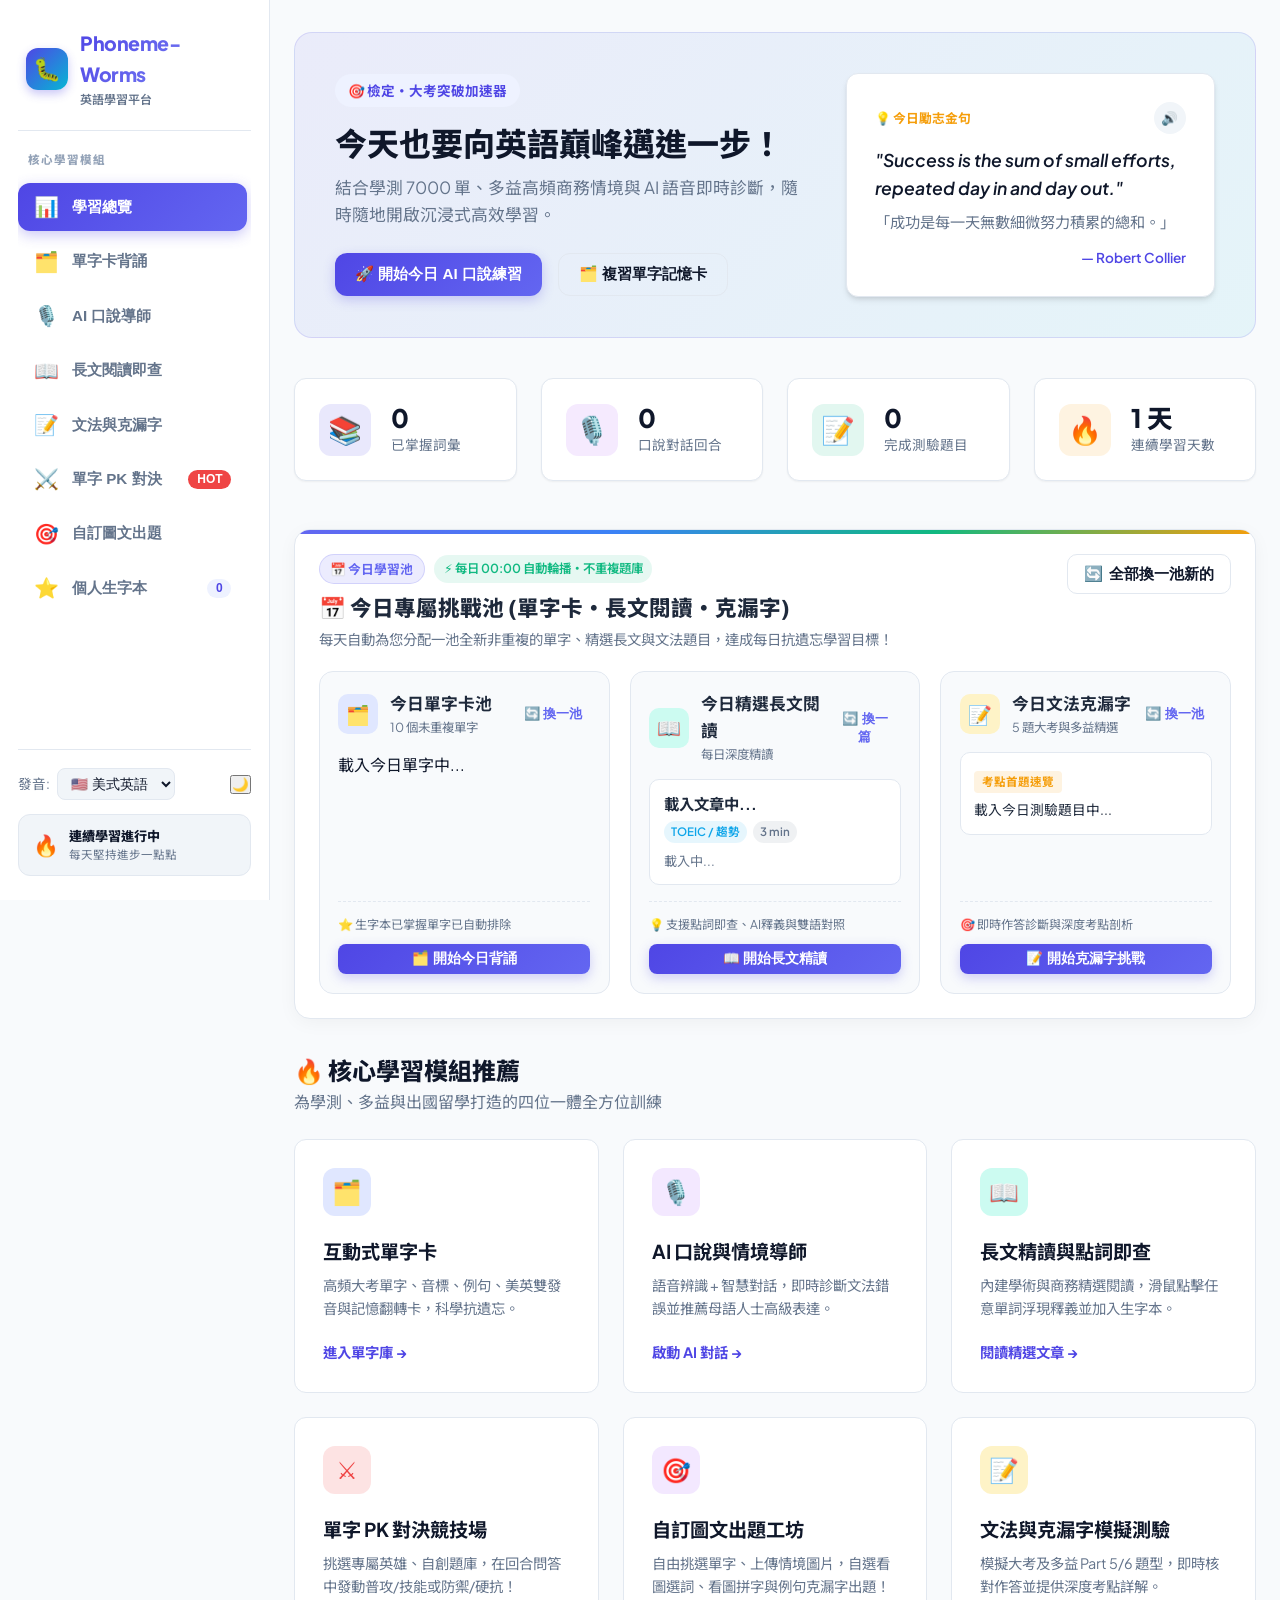
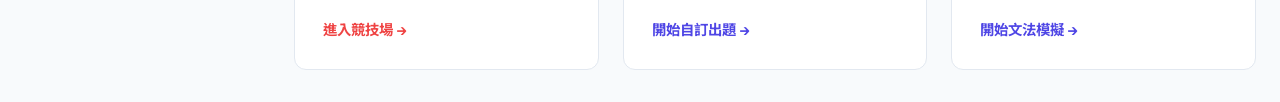
==== templates/index.html @ cb93d620 "feat: implement daily non-repeating content rotation for vocab, reading, and cloze quizzes on dashbo" ====
<!DOCTYPE html>
<html lang="zh-TW">
<head>
  <meta charset="UTF-8">
  <meta name="viewport" content="width=device-width, initial-scale=1.0">
  <title>Phoneme-Worms 英語學習平台 | 學測・多益・雅思備考中心</title>
  <link rel="stylesheet" href="/static/css/style.css">
  <link rel="preconnect" href="https://fonts.googleapis.com">
  <link rel="preconnect" href="https://fonts.gstatic.com" crossorigin>
  <link href="https://fonts.googleapis.com/css2?family=Plus+Jakarta+Sans:wght@400;500;600;700;800&family=Noto+Sans+TC:wght@400;500;700&display=swap" rel="stylesheet">
</head>
<body class="theme-light">
  <!-- 頂部導航列 -->
    <!-- 整體側邊欄雙欄佈局 (Left Sidebar Layout) -->
  <div class="app-layout">
    
    <!-- 現代化左側側邊導覽欄 -->
    <aside class="app-sidebar" id="appSidebar">
      <!-- 品牌 Logo 區 -->
      <div class="sidebar-brand" onclick="switchTab('dashboard')">
        <div class="brand-icon">🐛</div>
        <div class="brand-text">
          <span class="brand-title">Phoneme-Worms</span>
          <span class="brand-subtitle">英語學習平台</span>
        </div>
      </div>

      <!-- 導覽分類與垂直項目選單 -->
      <div class="sidebar-menu-wrap">
        <div class="sidebar-section-title">核心學習模組</div>
        <nav class="nav-tabs vertical">
          <button class="nav-btn active" data-tab="dashboard">
            <span class="nav-icon">📊</span>
            <span class="nav-label">學習總覽</span>
          </button>
          <button class="nav-btn" data-tab="vocab">
            <span class="nav-icon">🗂️</span>
            <span class="nav-label">單字卡背誦</span>
          </button>
          <button class="nav-btn" data-tab="ai-tutor">
            <span class="nav-icon">🎙️</span>
            <span class="nav-label">AI 口說導師</span>
          </button>
          <button class="nav-btn" data-tab="reading">
            <span class="nav-icon">📖</span>
            <span class="nav-label">長文閱讀即查</span>
          </button>
          <button class="nav-btn" data-tab="quiz">
            <span class="nav-icon">📝</span>
            <span class="nav-label">文法與克漏字</span>
          </button>
                    <button class="nav-btn" data-tab="pk-battle">
            <span class="nav-icon">⚔️</span>
            <span class="nav-label">單字 PK 對決</span>
            <span class="nav-badge" style="background:#ef4444; color:#fff;">HOT</span>
          </button>
          <button class="nav-btn" data-tab="custom-quiz">
            <span class="nav-icon">🎯</span>
            <span class="nav-label">自訂圖文出題</span>
          </button>
          <button class="nav-btn" data-tab="wordbook">
            <span class="nav-icon">⭐</span>
            <span class="nav-label">個人生字本</span>
            <span class="nav-badge" id="starredCountBadge">0</span>
          </button>
        </nav>
      </div>

      <!-- 側邊欄底部設定區 -->
      <div class="sidebar-footer">
        <div class="footer-control-row">
          <div class="voice-selector" title="切換英語發音腔調">
            <span class="voice-label">發音:</span>
            <select id="accentSelect" class="accent-dropdown">
              <option value="en-US">🇺🇸 美式英語</option>
              <option value="en-GB">🇬🇧 英式英語</option>
            </select>
          </div>

          <button id="themeToggleBtn" class="action-btn" title="切換深淺模式">
            <span class="theme-icon">🌙</span>
          </button>
        </div>

        <div class="sidebar-streak-card">
          <span class="streak-icon">🔥</span>
          <div class="streak-info">
            <span class="streak-title">連續學習進行中</span>
            <span class="streak-sub">每天堅持進步一點點</span>
          </div>
        </div>
      </div>
    </aside>

    <!-- 側邊欄遮罩 (手機端) -->
    <div class="sidebar-overlay" id="sidebarOverlay"></div>

    <!-- 右側主要內容容器 -->
    <div class="app-main-content">
      <!-- 手機端頂部漢堡選單條 -->
      <header class="mobile-top-bar">
        <button class="btn-menu-toggle" id="btnToggleSidebar" title="打開選單">
          <span class="hamburger-icon">☰</span>
        </button>
        <div class="mobile-brand" onclick="switchTab('dashboard')">
          <span>🐛 Phoneme-Worms</span>
        </div>
        <div class="mobile-actions">
          <button id="mobileThemeToggle" class="action-btn-sm" title="切換主題">🌙</button>
        </div>
      </header>

  <!-- 主內容容器 -->
  <main class="app-main">
    
    <!-- 1. 學習總覽 (Dashboard) -->
    <section id="tab-dashboard" class="tab-pane active">
      <div class="dashboard-hero">
        <div class="hero-content">
          <div class="badge-tag">🎯 檢定・大考突破加速器</div>
          <h1 class="hero-title">今天也要向英語巔峰邁進一步！</h1>
          <p class="hero-desc">結合學測 7000 單、多益高頻商務情境與 AI 語音即時診斷，隨時隨地開啟沉浸式高效學習。</p>
          <div class="hero-actions">
            <button class="btn btn-primary" onclick="switchTab('ai-tutor')">🚀 開始今日 AI 口說練習</button>
            <button class="btn btn-outline" onclick="switchTab('vocab')">🗂️ 複習單字記憶卡</button>
          </div>
        </div>
        
        <div class="daily-quote-card">
          <div class="quote-header">
            <span class="quote-tag">💡 今日勵志金句</span>
            <button class="icon-speak-btn" id="playQuoteBtn" title="朗讀金句">🔊</button>
          </div>
          <p class="quote-en" id="dailyQuoteEn">"Success is the sum of small efforts, repeated day in and day out."</p>
          <p class="quote-zh" id="dailyQuoteZh">「成功是每一天無數細微努力積累的總和。」</p>
          <span class="quote-author">— Robert Collier</span>
        </div>
      </div>

      <!-- 統計數據卡片 -->
      <div class="stats-grid">
        <div class="stat-card">
          <div class="stat-icon icon-blue">📚</div>
          <div class="stat-info">
            <div class="stat-value" id="statLearnedWords">0</div>
            <div class="stat-label">已掌握詞彙</div>
          </div>
        </div>
        <div class="stat-card">
          <div class="stat-icon icon-purple">🎙️</div>
          <div class="stat-info">
            <div class="stat-value" id="statOralSessions">0</div>
            <div class="stat-label">口說對話回合</div>
          </div>
        </div>
        <div class="stat-card">
          <div class="stat-icon icon-green">📝</div>
          <div class="stat-info">
            <div class="stat-value" id="statQuizFinished">0</div>
            <div class="stat-label">完成測驗題目</div>
          </div>
        </div>
        <div class="stat-card">
          <div class="stat-icon icon-amber">🔥</div>
          <div class="stat-info">
            <div class="stat-value" id="statStreak">1 天</div>
            <div class="stat-label">連續學習天數</div>
          </div>
        </div>
      </div>

      <!-- 每日全新挑戰池 (單字卡 / 閱讀測驗 / 克漏字) -->
      <div class="daily-pools-container" id="dailyPoolsSection">
        <div class="daily-pools-header">
          <div class="daily-pools-title-box">
            <div class="daily-header-top-row">
              <span class="daily-date-badge" id="dailyPoolDateBadge">📅 今日學習池</span>
              <span class="daily-auto-badge">⚡ 每日 00:00 自動輪播・不重複題庫</span>
            </div>
            <h2 class="daily-pools-title">📅 今日專屬挑戰池 (單字卡・長文閱讀・克漏字)</h2>
            <p class="daily-pools-subtitle">每天自動為您分配一池全新非重複的單字、精選長文與文法題目，達成每日抗遺忘學習目標！</p>
          </div>
          <div class="daily-pools-actions">
            <button class="btn btn-outline btn-refresh-all" id="btnRefreshDailyAll" title="手動更換一池全新的非重複學習內容">
              <span class="refresh-icon">🔄</span> 全部換一池新的
            </button>
          </div>
        </div>

        <div class="daily-cards-grid">
          <!-- 1. 今日單字卡池 -->
          <div class="daily-card daily-vocab-card">
            <div class="daily-card-header">
              <div class="daily-card-title-group">
                <span class="daily-icon-box bg-blue">🗂️</span>
                <div>
                  <h3 class="daily-card-title">今日單字卡池</h3>
                  <span class="daily-card-count" id="dailyVocabCount">10 個未重複單字</span>
                </div>
              </div>
              <button class="btn-text-action" id="btnRefreshDailyVocab" title="更換單字池">🔄 換一池</button>
            </div>
            <div class="daily-card-body">
              <div class="daily-vocab-preview-list" id="dailyVocabPreviewList">
                <div class="daily-loading-placeholder">載入今日單字中...</div>
              </div>
            </div>
            <div class="daily-card-footer">
              <span class="daily-note">⭐ 生字本已掌握單字已自動排除</span>
              <button class="btn btn-primary btn-sm btn-block" onclick="switchTab('vocab')">🗂️ 開始今日背誦</button>
            </div>
          </div>

          <!-- 2. 今日長文閱讀測驗 -->
          <div class="daily-card daily-reading-card">
            <div class="daily-card-header">
              <div class="daily-card-title-group">
                <span class="daily-icon-box bg-teal">📖</span>
                <div>
                  <h3 class="daily-card-title">今日精選長文閱讀</h3>
                  <span class="daily-card-count">每日深度精讀</span>
                </div>
              </div>
              <button class="btn-text-action" id="btnRefreshDailyReading" title="更換長文">🔄 換一篇</button>
            </div>
            <div class="daily-card-body">
              <div class="daily-reading-preview" id="dailyReadingPreview">
                <h4 class="daily-reading-title" id="dailyReadingTitle">載入文章中...</h4>
                <div class="daily-reading-tags">
                  <span class="tag-pill" id="dailyReadingCategory">TOEIC / 趨勢</span>
                  <span class="tag-pill tag-muted" id="dailyReadingTime">3 min</span>
                </div>
                <p class="daily-reading-summary" id="dailyReadingSummary">載入中...</p>
              </div>
            </div>
            <div class="daily-card-footer">
              <span class="daily-note">💡 支援點詞即查、AI釋義與雙語對照</span>
              <button class="btn btn-primary btn-sm btn-block" onclick="switchTab('reading')">📖 開始長文精讀</button>
            </div>
          </div>

          <!-- 3. 今日文法克漏字 -->
          <div class="daily-card daily-quiz-card">
            <div class="daily-card-header">
              <div class="daily-card-title-group">
                <span class="daily-icon-box bg-amber">📝</span>
                <div>
                  <h3 class="daily-card-title">今日文法克漏字</h3>
                  <span class="daily-card-count" id="dailyQuizCount">5 題大考與多益精選</span>
                </div>
              </div>
              <button class="btn-text-action" id="btnRefreshDailyQuiz" title="更換測驗池">🔄 換一池</button>
            </div>
            <div class="daily-card-body">
              <div class="daily-quiz-preview">
                <div class="daily-quiz-tag">考點首題速覽</div>
                <p class="daily-quiz-teaser" id="dailyQuizTeaser">載入今日測驗題目中...</p>
              </div>
            </div>
            <div class="daily-card-footer">
              <span class="daily-note">🎯 即時作答診斷與深度考點剖析</span>
              <button class="btn btn-primary btn-sm btn-block" onclick="switchTab('quiz')">📝 開始克漏字挑戰</button>
            </div>
          </div>
        </div>
      </div>

      <!-- 快速入口功能矩陣 -->
      <div class="section-heading">
        <h2>🔥 核心學習模組推薦</h2>
        <p>為學測、多益與出國留學打造的四位一體全方位訓練</p>
      </div>

      <div class="feature-grid">
        <div class="feature-card" onclick="switchTab('vocab')">
          <div class="feature-icon bg-blue">🗂️</div>
          <h3>互動式單字卡</h3>
          <p>高頻大考單字、音標、例句、美英雙發音與記憶翻轉卡，科學抗遺忘。</p>
          <span class="feature-link">進入單字庫 &rarr;</span>
        </div>

        <div class="feature-card" onclick="switchTab('ai-tutor')">
          <div class="feature-icon bg-purple">🎙️</div>
          <h3>AI 口說與情境導師</h3>
          <p>語音辨識 + 智慧對話，即時診斷文法錯誤並推薦母語人士高級表達。</p>
          <span class="feature-link">啟動 AI 對話 &rarr;</span>
        </div>

        <div class="feature-card" onclick="switchTab('reading')">
          <div class="feature-icon bg-teal">📖</div>
          <h3>長文精讀與點詞即查</h3>
          <p>內建學術與商務精選閱讀，滑鼠點擊任意單詞浮現釋義並加入生字本。</p>
          <span class="feature-link">閱讀精選文章 &rarr;</span>
        </div>

        <div class="feature-card" onclick="switchTab('pk-battle')">
          <div class="feature-icon" style="background: rgba(239, 68, 68, 0.15); color: #ef4444;">⚔️</div>
          <h3>單字 PK 對決競技場</h3>
          <p>挑選專屬英雄、自創題庫，在回合問答中發動普攻/技能或防禦/硬抗！</p>
          <span class="feature-link" style="color: #ef4444;">進入競技場 &rarr;</span>
        </div>

        <div class="feature-card" onclick="switchTab('custom-quiz')">
          <div class="feature-icon bg-purple">🎯</div>
          <h3>自訂圖文出題工坊</h3>
          <p>自由挑選單字、上傳情境圖片，自選看圖選詞、看圖拼字與例句克漏字出題！</p>
          <span class="feature-link">開始自訂出題 &rarr;</span>
        </div>

        <div class="feature-card" onclick="switchTab('quiz')">
          <div class="feature-icon bg-amber">📝</div>
          <h3>文法與克漏字模擬測驗</h3>
          <p>模擬大考及多益 Part 5/6 題型，即時核對作答並提供深度考點詳解。</p>
          <span class="feature-link">開始文法模擬 &rarr;</span>
        </div>
      </div>
    </section>

    <!-- 2. 單字卡背誦庫 (Flashcards) -->
    <section id="tab-vocab" class="tab-pane">
      <div class="view-header">
        <div>
          <h2>🗂️ 互動式單字記憶庫</h2>
          <p class="subtitle">涵蓋高中學測 4-6 級、多益核心商業、托福雅思高頻字彙</p>
        </div>
        <div class="vocab-mode-switch">
          <button class="mode-btn active" id="btnModeCard">翻卡學習模式</button>
          <button class="mode-btn" id="btnModeQuiz">快速抽考模式</button>
        </div>
      </div>

      <!-- 每日單字池狀態列 -->
      <div class="daily-module-banner">
        <div class="daily-banner-left">
          <span class="badge-tag">📅 今日專屬單字池</span>
          <span class="daily-banner-desc" id="vocabDailyStatusText">今日 10 個核心非重複單字（已自動過濾生字本單詞）</span>
        </div>
        <div class="daily-banner-right">
          <button class="btn btn-outline-sm" id="btnRefreshVocabPool">🔄 換一池新的單字</button>
        </div>
      </div>

      <!-- 分類篩選標籤 -->
      <div class="filter-bar">
        <button class="filter-chip active" data-filter="all">全部單字</button>
        <button class="filter-chip" data-filter="TOEIC">💼 多益必備</button>
        <button class="filter-chip" data-filter="学测">🏫 高中學測</button>
        <button class="filter-chip" data-filter="托福">🎓 托福/雅思</button>
        <button class="filter-chip" data-filter="unmastered">⏳ 學習中 (<span id="unmasteredCount">0</span>)</button>
        <button class="filter-chip" data-filter="mastered">✅ 已掌握 (<span id="masteredCount">0</span>)</button>
      </div>

      <!-- 翻卡學習區域 -->
      <div id="flashcardContainer" class="flashcard-wrapper">
        <div class="flashcard-progress-bar">
          <div class="progress-info">
            <span>單字進度: <strong id="cardIndexText">1 / 15</strong></span>
            <span id="cardCategoryBadge" class="category-pill">TOEIC / 学测</span>
          </div>
          <div class="progress-track">
            <div id="cardProgressFill" class="progress-fill" style="width: 10%;"></div>
          </div>
        </div>

        <div class="flashcard" id="mainFlashcard">
          <!-- 正面 -->
          <div class="card-face card-front">
            <div class="card-header-actions">
              <span class="pos-badge" id="cardPos">adj.</span>
              <button class="btn-star" id="cardStarBtn" title="加入生字本">⭐</button>
            </div>
            <div class="card-center">
              <h2 class="card-word" id="cardWord">comprehensive</h2>
              <div class="card-phonetic-wrap">
                <span class="card-phonetic" id="cardPhonetic">/ˌkɑːm.prəˈhen.sɪv/</span>
                <button class="card-audio-btn" id="cardAudioBtn" title="朗讀發音">🔊</button>
              </div>
              <p class="flip-hint">點擊卡片或按「空白鍵」翻轉看釋義 ↺</p>
            </div>
            <div class="card-footer-tip">快捷鍵：[空白鍵] 翻卡 | [←] 稍後複習 | [→] 標記已掌握</div>
          </div>

          <!-- 背面 -->
          <div class="card-face card-back">
            <div class="card-back-header">
              <span class="card-def-title" id="cardBackWord">comprehensive</span>
              <button class="btn-star" id="cardStarBackBtn" title="加入生字本">⭐</button>
            </div>
            <div class="card-definitions">
              <div class="def-block">
                <div class="def-zh" id="cardZhDef">全面的；綜合的；包羅萬象的</div>
                <div class="def-en" id="cardEnDef">Complete and including everything that is necessary.</div>
              </div>
              <div class="collocations-block">
                <span class="colloc-label">常見搭配:</span>
                <div class="colloc-tags" id="cardCollocations"></div>
              </div>
              <div class="example-block">
                <div class="example-en-row">
                  <p class="example-en" id="cardExample">The company offered a comprehensive training program for all incoming interns.</p>
                  <button class="card-audio-btn-sm" id="cardExampleAudioBtn" title="朗讀例句">🔊</button>
                </div>
                <p class="example-zh" id="cardExampleZh">該公司為所有新進實習生提供了全面的培訓計畫。</p>
              </div>
            </div>
            <p class="flip-hint">再點擊一次即可翻回正面 ↺</p>
          </div>
        </div>

        <!-- 記憶控制按鈕組 -->
        <div class="flashcard-controls">
          <button class="btn btn-review" id="btnMarkReview" title="標記為未熟並排入複習 (快捷鍵 ←)">
            <span class="ctrl-icon">⏳</span> 稍後再複習 (不熟)
          </button>
          <button class="btn btn-flip" id="btnFlipCard">
            <span class="ctrl-icon">🔄</span> 翻轉卡片 [Space]
          </button>
          <button class="btn btn-master" id="btnMarkMaster" title="標記為已完全掌握 (快捷鍵 →)">
            <span class="ctrl-icon">✅</span> 記住了 (已掌握)
          </button>
        </div>
      </div>

      <!-- 單字測驗模式區域 (隱藏/切換) -->
      <div id="vocabQuizContainer" class="vocab-quiz-wrapper" style="display: none;">
        <div class="quiz-card-box">
          <div class="quiz-badge">💡 單字四選一快問快答</div>
          <h3 class="quiz-target-word" id="vQuizWord">implement</h3>
          <p class="quiz-target-phonetic" id="vQuizPhonetic">/ˈɪm.plə.ment/</p>
          <div class="quiz-options-list" id="vQuizOptions"></div>
          <div class="quiz-result-feedback" id="vQuizFeedback"></div>
          <button class="btn btn-primary" id="vQuizNextBtn" style="display: none;">下一題 &rarr;</button>
        </div>
      </div>
    </section>

    <!-- 3. AI 口說與情境導師 (AI Tutor) -->
    <section id="tab-ai-tutor" class="tab-pane">
      <div class="ai-tutor-layout">
        <!-- 側邊：情境選擇 -->
        <aside class="scenario-sidebar">
          <div class="scenario-header">
            <h3>🎭 口說情境選擇</h3>
            <p>選擇您想模擬考題或職場演練的真實場景</p>
          </div>
          <div class="scenario-list" id="scenarioList"></div>
          
          <div class="scenario-info-card" id="currentScenarioInfo">
            <h4 id="scInfoTitle">💼 多益求職面試</h4>
            <p class="sc-role" id="scInfoRole">Role: Senior Hiring Manager</p>
            <p class="sc-guidance" id="scInfoGuidance">請用 2~3 句話簡單自我介紹，說明你的長處與申請動機。</p>
            <div class="target-vocab-box">
              <span class="tv-label">🎯 本情境推薦運用高頻詞彙：</span>
              <div class="tv-chips" id="scInfoVocabChips"></div>
            </div>
          </div>
        </aside>

        <!-- 主視窗：對話與即時語音練習 -->
        <div class="chat-main-window">
          <div class="chat-top-bar">
            <div class="chat-status">
              <span class="status-dot online"></span>
              <span class="chat-tutor-name" id="chatTutorName">Phoneme-Worms AI Coach</span>
              <span class="chat-badge" id="chatModelBadge">Gemini AI Powered</span>
            </div>
            <button class="btn btn-sm btn-outline" id="btnResetChat">🔄 重新開始本情境</button>
          </div>

          <!-- 對話訊息列表 -->
          <div class="chat-messages" id="chatMessages"></div>

          <!-- 語音波形指示器 (錄音中時顯示) -->
          <div class="voice-recording-indicator" id="recordingIndicator" style="display: none;">
            <div class="wave-bars">
              <span></span><span></span><span></span><span></span><span></span>
            </div>
            <span class="rec-text">正在聆聽您的發音... 請直接以英語說話</span>
            <button class="btn-stop-rec" id="btnStopRec">完成說話 ⏹️</button>
          </div>

          <!-- 輸入列 -->
          <div class="chat-input-bar">
            <button class="btn-mic" id="btnVoiceRecord" title="點擊開啟麥克風 (Web Speech API 英語語音輸入)">
              <span class="mic-icon">🎙️</span>
            </button>
            <textarea id="chatInputText" class="chat-textarea" placeholder="以英文輸入回答，或點擊左側麥克風直接說話... (Enter 發送，Shift+Enter 換行)" rows="1"></textarea>
            <button class="btn btn-primary btn-send" id="btnSendChat">
              <span>送出</span>
              <span class="send-icon">➤</span>
            </button>
          </div>
          <div class="chat-sub-hint">
            💡 系統將即時為您的每一句話進行<strong>文法糾錯</strong>、<strong>地道表達推薦</strong>與<strong>得分診斷</strong>！
          </div>
        </div>
      </div>
    </section>

    <!-- 4. 閱讀精讀與點詞即查 (Reading) -->
    <section id="tab-reading" class="tab-pane">
      <div class="view-header">
        <div>
          <h2>📖 英語文章精讀與即查</h2>
          <p class="subtitle">滑鼠點擊文章中任意單字即可浮現中英文釋義、音標發音，並一鍵加入生字本</p>
        </div>
        <div class="reading-controls">
          <label class="toggle-switch">
            <input type="checkbox" id="toggleBilingual">
            <span class="slider"></span>
            <span class="toggle-text">開啟中文對照</span>
          </label>
        </div>
      </div>

      <!-- 每日閱讀池狀態列 -->
      <div class="daily-module-banner">
        <div class="daily-banner-left">
          <span class="badge-tag">📅 今日精選長文池</span>
          <span class="daily-banner-desc" id="readingDailyStatusText">今日推薦長文（支援點詞即查與中英對照）</span>
        </div>
        <div class="daily-banner-right">
          <button class="btn btn-outline-sm" id="btnRefreshReadingPool">🔄 換一篇新的文章</button>
        </div>
      </div>

      <!-- 文章選擇卡 -->
      <div class="article-selector-row" id="articleSelector"></div>

      <!-- 文章主閱讀區 -->
      <div class="article-reader-container">
        <div class="article-header">
          <span class="article-tag" id="artCategory">TOEIC / 職場趨勢</span>
          <h2 class="article-title" id="artTitle">載入中...</h2>
          <div class="article-meta">
            <span id="artDifficulty">難度: Intermediate</span> • 
            <span id="artReadTime">預估閱讀: 3 min</span>
          </div>
          <p class="article-summary" id="artSummary"></p>
        </div>

        <!-- 英文主文 (單字皆可點擊) -->
        <div class="article-content-box" id="artContentEnglish"></div>

        <!-- 中文翻譯區 (切換展開) -->
        <div class="article-translation-box" id="artContentChinese" style="display: none;">
          <h4>🌏 全文中譯參考</h4>
          <p id="artTranslationText"></p>
        </div>

        <!-- 文末閱讀理解測驗 -->
        <div class="article-quiz-section">
          <h3>🎯 篇章閱讀理解測驗</h3>
          <div id="artQuestionsList"></div>
        </div>
      </div>

      <!-- 點擊單字浮動字典卡片 (Popup Card) -->
      <div class="dict-popup" id="dictPopup" style="display: none;">
        <div class="popup-header">
          <span class="popup-word" id="popWord">word</span>
          <span class="popup-phonetic" id="popPhonetic"></span>
          <button class="card-audio-btn-sm" id="popAudioBtn">🔊</button>
          <button class="popup-close-btn" id="popCloseBtn">&times;</button>
        </div>
        <div class="popup-body">
          <p class="popup-def" id="popDef">釋義載入中...</p>
        </div>
        <div class="popup-footer">
          <button class="btn btn-sm btn-outline" id="popAddStarBtn">⭐ 加入生字本</button>
        </div>
      </div>
    </section>

    <!-- 5. 文法與克漏字模擬測驗 (Quiz) -->
    <section id="tab-quiz" class="tab-pane">
      <div class="view-header">
        <div>
          <h2>📝 大考與檢定文法模擬測驗</h2>
          <p class="subtitle">涵蓋多益 Part 5 關鍵考點、關係代名詞、假設語氣倒裝及學測克漏字題組</p>
        </div>
        <div class="quiz-stat-pill">
          <span>測驗正確率：<strong id="quizAccuracy">0%</strong> (<span id="quizScoreText">0/0</span>)</span>
        </div>
      </div>

      <!-- 每日克漏字測驗池狀態列 -->
      <div class="daily-module-banner">
        <div class="daily-banner-left">
          <span class="badge-tag">📅 今日文法克漏字池</span>
          <span class="daily-banner-desc" id="quizDailyStatusText">今日 5 題大考與多益精選題目（即時診斷詳解）</span>
        </div>
        <div class="daily-banner-right">
          <button class="btn btn-outline-sm" id="btnRefreshQuizPool">🔄 換一池新的題目</button>
        </div>
      </div>

      <!-- 題型切換 -->
      <div class="filter-bar">
        <button class="filter-chip active" data-qfilter="all">全部題型</button>
        <button class="filter-chip" data-qfilter="grammar">單句文法 (Part 5)</button>
        <button class="filter-chip" data-qfilter="cloze">克漏字題組 (Cloze)</button>
      </div>

      <!-- 題目展示區 -->
      <div class="quiz-list-container" id="quizContainer"></div>
    </section>

    <!-- 6. 我的生字筆記本 (Wordbook) -->
    <section id="tab-wordbook" class="tab-pane">
      <div class="view-header">
        <div>
          <h2>⭐ 個人生字收藏筆記本</h2>
          <p class="subtitle">集中管理生詞或手動新增自訂詞彙，支援智慧查詞與隨機抽考（生字本收錄的單字會自動從每日單字卡排除）</p>
        </div>
        <div class="wordbook-actions">
          <button class="btn btn-success" id="btnOpenAddWbModal" onclick="WordbookModule.openAddModal()">➕ 手動新增生字</button>
          <button class="btn btn-primary" id="btnDrillStarred">🎯 抽考收藏生字</button>
          <button class="btn btn-outline" id="btnExportWordbook">📥 匯出單字本</button>
          <button class="btn btn-danger-outline" id="btnClearWordbook">🗑️ 清空所有收藏</button>
        </div>
      </div>

      <div class="wordbook-search-bar">
        <input type="text" id="wbSearchInput" class="form-input" placeholder="🔍 搜尋收藏的生字或中文解釋...">
      </div>

      <!-- 生字列表 -->
      <div class="wordbook-grid" id="wordbookGrid"></div>
      
      <!-- 空狀態提示 -->
      <div class="empty-state" id="wbEmptyState" style="display: none;">
        <div class="empty-icon">📖</div>
        <h3>生字本目前是空的！</h3>
        <p>您可以點擊上方「➕ 手動新增生字」輸入想背的單字，或在單字卡庫與文章閱讀中點擊 ⭐ 星號收藏生詞。</p>
        <div style="display: flex; gap: 0.75rem; justify-content: center; margin-top: 1rem;">
          <button class="btn btn-success" onclick="WordbookModule.openAddModal()">➕ 立即手動新增</button>
          <button class="btn btn-primary" onclick="switchTab('vocab')">前往單字卡庫探索</button>
        </div>
      </div>

      <!-- 彈窗：手動新增自訂單字至生字本 (Add Word to Wordbook Modal) -->
      <div class="cq-modal" id="addWordbookModal" style="display: none;">
        <div class="modal-overlay" onclick="WordbookModule.closeAddModal()"></div>
        <div class="modal-card modal-card-lg">
          <div class="modal-header">
            <h4>⭐ 新增單字至個人生字本</h4>
            <button class="btn-close-modal" onclick="WordbookModule.closeAddModal()">&times;</button>
          </div>
          <div class="modal-body">
            <!-- 模式切換：單筆手動輸入 / 批次文字貼上 / 圖片辨識匯入 -->
            <div class="wb-add-mode-tabs">
              <button type="button" class="wb-tab-btn active" id="wbTabSingle" onclick="WordbookModule.switchAddMode('single')">✏️ 單筆詳細輸入</button>
              <button type="button" class="wb-tab-btn" id="wbTabBatch" onclick="WordbookModule.switchAddMode('batch')">📋 批次文字貼上</button>
              <button type="button" class="wb-tab-btn" id="wbTabOcr" onclick="WordbookModule.switchAddMode('ocr')">📸 圖片辨識匯入 (OCR)</button>
            </div>

            <!-- 單筆輸入區 -->
            <div id="wbSingleAddArea">
              <div class="form-group" style="margin-bottom: 1rem;">
                <label>英文單字 <span class="required">*</span></label>
                <div style="display: flex; gap: 0.5rem;">
                  <input type="text" id="wbInputWord" class="form-input" placeholder="例如: serendipity" style="flex: 1;">
                  <button type="button" class="btn btn-outline" id="btnWbLookup" onclick="WordbookModule.autoLookupWord()">
                    🔍 智慧查單字
                  </button>
                </div>
                <span class="upload-tip">💡 提示：輸入英文後點擊「智慧查單字」，系統會自動查詢並代入釋義、音標與詞性！</span>
              </div>

              <div class="form-row" style="display: flex; gap: 1rem; margin-bottom: 1rem;">
                <div class="form-group" style="flex: 1;">
                  <label>詞性 (Part of Speech)</label>
                  <select id="wbInputPos" class="form-input">
                    <option value="n.">n. 名詞</option>
                    <option value="v.">v. 動詞</option>
                    <option value="adj.">adj. 形容詞</option>
                    <option value="adv.">adv. 副詞</option>
                    <option value="phr.">phr. 片語 / 短語</option>
                    <option value="prep.">prep. 介系詞</option>
                    <option value="conj.">conj. 連接詞</option>
                    <option value="idiom">idiom 成語 / 慣用語</option>
                  </select>
                </div>
                <div class="form-group" style="flex: 1;">
                  <label>音標 (Phonetic)</label>
                  <input type="text" id="wbInputPhonetic" class="form-input" placeholder="例如: /ˌser.ənˈdɪp.ə.ti/">
                </div>
              </div>

              <div class="form-group" style="margin-bottom: 1rem;">
                <label>中文解釋 (Definition) <span class="required">*</span></label>
                <input type="text" id="wbInputDef" class="form-input" placeholder="例如: 偶然發現珍奇事物的機緣；意外收穫">
              </div>

              <div class="form-group" style="margin-bottom: 1rem;">
                <label>英文例句 (Example Sentence)</label>
                <textarea id="wbInputExample" class="form-input" rows="2" placeholder="例如: Finding this charming book was pure serendipity."></textarea>
              </div>

              <div class="form-group">
                <label>例句中文翻譯 (Translation)</label>
                <input type="text" id="wbInputExampleZh" class="form-input" placeholder="例如: 找到這本迷人的書完全是一場美麗的意外。">
              </div>
            </div>

            <!-- 批次貼上區 -->
            <div id="wbBatchAddArea" style="display: none;">
              <div class="form-group">
                <label>批次輸入單字與釋義 (每行一筆) <span class="required">*</span></label>
                <textarea id="wbBatchText" class="form-input pk-deck-textarea" rows="8" placeholder="每行一筆單字，格式支援：
serendipity - 偶然發現珍貴事物的機緣
resilience - 韌性；復原能力
ubiquitous - 無所不在的
..."></textarea>
                <span class="upload-tip">💡 提示：使用減號 -、逗號 , 或冒號 : 分隔英文單字與中文解釋，即可一次批次匯入多筆！</span>
              </div>
            </div>

            <!-- 圖片拍照/上傳辨識區 (OCR) -->
            <div id="wbOcrAddArea" style="display: none;">
              <div class="ocr-upload-box" id="wbOcrDropZone" onclick="document.getElementById('wbOcrFileInput').click()">
                <input type="file" id="wbOcrFileInput" accept="image/*" style="display: none;" onchange="WordbookModule.handleImageSelected(event)">
                <div class="ocr-icon">📸</div>
                <h4>點擊上傳或拖曳單字圖片至此</h4>
                <p class="ocr-desc">支援課本、單字筆記、考卷、講義照片或截圖，亦可直接按下 <kbd>Ctrl + V</kbd> 貼上圖片！</p>
                <button type="button" class="btn btn-outline btn-sm">選擇圖片檔案</button>
              </div>

              <!-- 圖片預覽與辨識按鈕 -->
              <div id="wbOcrPreviewArea" style="display: none; margin-top: 1rem;">
                <div class="ocr-preview-row">
                  <img id="wbOcrImgPreview" class="ocr-thumbnail" alt="預覽圖片">
                  <div class="ocr-preview-info">
                    <span id="wbOcrFileName" style="font-weight: 600; display: block; margin-bottom: 0.5rem;">words_photo.png</span>
                    <button type="button" class="btn btn-primary" id="btnStartOcrScan" onclick="WordbookModule.startOcrScan()">
                      <span>✨ 開始 AI 辨識整張圖片單字</span>
                    </button>
                  </div>
                </div>
              </div>

              <!-- 辨識中動畫提示 -->
              <div id="wbOcrLoading" style="display: none; text-align: center; padding: 2rem;">
                <div class="ocr-spinner"></div>
                <p style="font-weight: 700; color: var(--primary-color); margin-top: 1rem;">🤖 Gemini AI 正在深度掃描圖片中的所有單字與中文釋義...</p>
                <span class="upload-tip">正在提取英文單詞、詞性標註與翻譯，請稍候約 3~5 秒...</span>
              </div>

              <!-- 辨識結果預覽與勾選清單 -->
              <div id="wbOcrResultArea" style="display: none; margin-top: 1.25rem;">
                <div class="ocr-result-header">
                  <h5>🎉 成功辨識出 <strong id="wbOcrCount">0</strong> 個單字：</h5>
                  <div class="ocr-result-actions">
                    <button type="button" class="btn btn-sm btn-outline" onclick="WordbookModule.toggleSelectAllOcr(true)">全選</button>
                    <button type="button" class="btn btn-sm btn-outline" onclick="WordbookModule.toggleSelectAllOcr(false)">全不選</button>
                  </div>
                </div>
                <div class="ocr-words-scroll" id="wbOcrWordsList"></div>
              </div>
            </div>
          </div>
          <div class="modal-footer">
            <button type="button" class="btn btn-outline" onclick="WordbookModule.closeAddModal()">取消</button>
            <button type="button" class="btn btn-primary" id="btnWbConfirmAdd" onclick="WordbookModule.saveWord()">確認新增至生字本</button>
          </div>
        </div>
      </div>
    </section>


    <!-- 7. 自訂圖文出題測驗 (Custom Quiz Builder) -->
    <section id="tab-custom-quiz" class="tab-pane">
      <!-- 畫面 A：出題工坊配置區 -->
      <div id="cqBuilderScreen" class="cq-builder-container">
        <div class="view-header">
          <div>
            <h2>🎯 自訂圖文出題測驗工坊</h2>
            <p class="subtitle">自由勾選/載入單字、配置情境圖片，自選出題題型並立即生成客製化測驗！</p>
          </div>
          <div class="cq-header-actions">
            <button class="btn btn-outline" id="btnToggleCustomWordForm">
              <span>➕ 手動新增單字與圖片</span>
            </button>
          </div>
        </div>

        <!-- 手動新增單字與上傳圖片摺疊面板 -->
        <div id="cqCustomWordPanel" class="cq-custom-word-panel" style="display: none;">
          <div class="panel-header">
            <h4>✏️ 手動新增單字與自訂圖片</h4>
            <button class="btn-close-panel" id="btnCloseCustomWordPanel">&times;</button>
          </div>
          <div class="cq-form-grid">
            <div class="form-group">
              <label>英文單字 <span class="required">*</span></label>
              <input type="text" id="cqInputWord" class="form-input" placeholder="例如: innovation">
            </div>
            <div class="form-group">
              <label>中文釋義 <span class="required">*</span></label>
              <input type="text" id="cqInputDef" class="form-input" placeholder="例如: 創新；革新">
            </div>
            <div class="form-group">
              <label>音標 (可選)</label>
              <input type="text" id="cqInputPhonetic" class="form-input" placeholder="例如: /ˌɪn.əˈveɪ.ʃən/">
            </div>
            <div class="form-group">
              <label>詞性 (可選)</label>
              <select id="cqInputPos" class="form-input">
                <option value="n.">n. 名詞</option>
                <option value="v.">v. 動詞</option>
                <option value="adj.">adj. 形容詞</option>
                <option value="adv.">adv. 副詞</option>
                <option value="phrase">片語</option>
              </select>
            </div>
            <div class="form-group full-width">
              <label>實用例句 (可選)</label>
              <input type="text" id="cqInputExample" class="form-input" placeholder="例如: Technological innovation drives economic growth.">
            </div>
            
            <!-- 圖片配置區 -->
            <div class="form-group full-width">
              <label>單字情境圖片 (支援上傳本機圖片或填入網址)</label>
              <div class="image-upload-box">
                <div class="image-preview-area" id="cqNewImagePreview">
                  <span class="preview-placeholder">📷 尚未設定圖片</span>
                </div>
                <div class="image-upload-controls">
                  <div class="upload-btn-wrap">
                    <label class="btn btn-sm btn-outline">
                      📁 選擇本機圖片
                      <input type="file" id="cqFileInput" accept="image/*" style="display: none;">
                    </label>
                    <span class="upload-tip">支援 JPG、PNG、WebP，最大 5MB</span>
                  </div>
                  <div class="url-input-wrap">
                    <input type="text" id="cqImageUrlInput" class="form-input" placeholder="或貼上線上圖片 URL (例如 Unsplash 等)...">
                    <button class="btn btn-sm btn-outline" id="btnApplyImageUrl">預覽網址</button>
                  </div>
                </div>
              </div>
            </div>
          </div>
          <div class="panel-footer">
            <button class="btn btn-primary" id="btnSaveCustomWord">💾 儲存並加入出題庫</button>
          </div>
        </div>

        <!-- 步驟 1：單字載入與選取清單 -->
        <div class="cq-step-card">
          <div class="step-card-header">
            <div class="step-title">
              <span class="step-number">1</span>
              <div>
                <h3>挑選與載入測驗單字</h3>
                <p>勾選欲納入題庫的單字，點擊單字縮圖可更換自訂圖片</p>
              </div>
            </div>

            <!-- 載入來源與快捷工具 -->
            <div class="step-actions">
              <div class="cq-source-tabs">
                <button class="cq-tab-btn active" data-source="library">📚 內建單字庫</button>
                <button class="cq-tab-btn" data-source="wordbook">⭐ 我的生字本</button>
              </div>
              <div class="cq-batch-btns">
                <button class="btn btn-sm btn-outline" id="btnCqSelectAll">全選</button>
                <button class="btn btn-sm btn-outline" id="btnCqDeselectAll">取消全選</button>
                <button class="btn btn-sm btn-outline" id="btnCqRandom5">隨機挑 5 題</button>
                <button class="btn btn-sm btn-outline" id="btnCqRandom10">隨機挑 10 題</button>
              </div>
            </div>
          </div>

          <!-- 已勾選數量指示 -->
          <div class="cq-selection-bar">
            <span>已選擇：<strong id="cqSelectedCount" class="text-primary">0</strong> / <span id="cqTotalAvailableCount">0</span> 個單字</span>
            <span class="cq-hint-pill">💡 提示：點擊任一單字卡右上角的 📷 圖示可自由上傳或更換圖片！</span>
          </div>

          <!-- 單字展示卡片網格 -->
          <div class="cq-word-grid" id="cqWordGrid"></div>
        </div>

        <!-- 步驟 2：選擇測驗題型 -->
        <div class="cq-step-card">
          <div class="step-card-header">
            <div class="step-title">
              <span class="step-number">2</span>
              <div>
                <h3>選擇要生成的題型 (可複選)</h3>
                <p>系統將根據您勾選的題型，動態組合出一份多樣化、圖文並茂的測驗卷</p>
              </div>
            </div>
          </div>

          <!-- 題型選擇網格 -->
          <div class="cq-type-grid">
            <label class="cq-type-card active">
              <input type="checkbox" name="qType" value="image_to_word" checked>
              <div class="type-icon-box bg-blue">🖼️</div>
              <div class="type-info">
                <h4>看圖選單字 (Image to Word)</h4>
                <p>展示情境圖片與中文定義，四選一選出正確英文單字</p>
              </div>
              <div class="type-check-mark">✓</div>
            </label>

            <label class="cq-type-card active">
              <input type="checkbox" name="qType" value="spelling" checked>
              <div class="type-icon-box bg-purple">⌨️</div>
              <div class="type-info">
                <h4>看圖拼字填空 (Image Spelling)</h4>
                <p>觀察圖片與中文提示，打字拼出正確單字（提供字母長度格子）</p>
              </div>
              <div class="type-check-mark">✓</div>
            </label>

            <label class="cq-type-card active">
              <input type="checkbox" name="qType" value="def_to_word" checked>
              <div class="type-icon-box bg-teal">🔠</div>
              <div class="type-info">
                <h4>釋義四選一 (Definition to Word)</h4>
                <p>檢定核心題型，根據中英文定義選出正確單字</p>
              </div>
              <div class="type-check-mark">✓</div>
            </label>

            <label class="cq-type-card active">
              <input type="checkbox" name="qType" value="listen_image" checked>
              <div class="type-icon-box bg-amber">🎧</div>
              <div class="type-info">
                <h4>看圖聽音辨義 (Audio & Image)</h4>
                <p>播放單字道地發音，配合圖片選出對應詞彙</p>
              </div>
              <div class="type-check-mark">✓</div>
            </label>

            <label class="cq-type-card active">
              <input type="checkbox" name="qType" value="sentence_cloze" checked>
              <div class="type-icon-box bg-blue">📝</div>
              <div class="type-info">
                <h4>情境例句克漏字 (Sentence Cloze)</h4>
                <p>將單字挖空置入真實例句，結合圖片情境選填正確單字</p>
              </div>
              <div class="type-check-mark">✓</div>
            </label>
          </div>

          <!-- 題卷額外設定 -->
          <div class="cq-quiz-settings-row">
            <div class="setting-item">
              <label>題目數量上限：</label>
              <select id="cqQuizCountSelect" class="form-input-sm">
                <option value="5">5 題</option>
                <option value="10" selected>10 題</option>
                <option value="15">15 題</option>
                <option value="all">全部所選單字</option>
              </select>
            </div>
            <div class="setting-item">
              <label class="checkbox-label">
                <input type="checkbox" id="cqShuffleCheck" checked>
                <span>隨機打亂題目順序</span>
              </label>
            </div>
            <div class="setting-item">
              <label class="checkbox-label">
                <input type="checkbox" id="cqTimerCheck" checked>
                <span>開啟作答計時器</span>
              </label>
            </div>
          </div>
        </div>

        <!-- 步驟 3：開始測驗行動卡 -->
        <div class="cq-launch-bar">
          <div class="launch-summary">
            <span>即將生成：<strong id="cqFinalWordCount">0</strong> 個單字、<strong id="cqFinalTypeCount">5</strong> 種題型的客製化測驗</span>
          </div>
          <button class="btn btn-primary btn-lg" id="btnStartCustomQuiz">
            <span>🚀 生成題目並開始測驗</span>
          </button>
        </div>
      </div>

      <!-- 畫面 B：測驗答題視窗 (Runner Screen) -->
      <div id="cqRunnerScreen" class="cq-runner-container" style="display: none;">
        <!-- 頂部即時統計與進度 -->
        <div class="runner-top-bar">
          <div class="runner-left-info">
            <span class="runner-q-progress">題目：<strong id="cqRunnerCurrentQ">1</strong> / <span id="cqRunnerTotalQ">10</span></span>
            <span class="runner-score-badge">得分：<strong id="cqRunnerScore">0</strong></span>
            <span class="runner-timer" id="cqRunnerTimerWrap">⏱️ <span id="cqRunnerTimer">00:00</span></span>
          </div>
          <button class="btn btn-sm btn-outline" id="btnCqExitQuiz">✕ 退出測驗</button>
        </div>

        <!-- 進度條 -->
        <div class="progress-track" style="margin-bottom: 2rem;">
          <div class="progress-fill" id="cqRunnerProgressFill" style="width: 10%;"></div>
        </div>

        <!-- 題目主要卡片 -->
        <div class="cq-question-card" id="cqQuestionCard">
          <div class="cq-q-header">
            <span class="category-pill" id="cqQTypePill">🖼️ 看圖選單字</span>
            <button class="card-audio-btn-sm" id="cqQAudioBtn" title="朗讀題目/單字發音">🔊</button>
          </div>

          <!-- 情境圖片區 (若該題目有圖片) -->
          <div class="cq-q-image-wrap" id="cqQImageWrap" style="display: none;">
            <img id="cqQImage" src="" alt="Question Image" class="cq-q-image">
            <div class="image-zoom-hint">🔍 點擊可放大檢視圖片</div>
          </div>

          <!-- 題幹主文字 -->
          <h3 class="cq-q-stem" id="cqQStem">Question stem here...</h3>
          <p class="cq-q-substem" id="cqQSubstem"></p>

          <!-- 動態選項區 (選擇題) -->
          <div class="cq-options-grid" id="cqOptionsGrid"></div>

          <!-- 動態拼字區 (拼字填空題) -->
          <div class="cq-spelling-area" id="cqSpellingArea" style="display: none;">
            <div class="spelling-length-boxes" id="cqSpellBoxes"></div>
            <div class="spelling-input-row">
              <input type="text" id="cqSpellInput" class="form-input cq-spell-input" placeholder="在此輸入完整英文單字 (Enter 提交)..." autocomplete="off" autocorrect="off" autocapitalize="off" spellcheck="false">
              <button class="btn btn-primary" id="btnSubmitSpell">送出答案 ↵</button>
            </div>
            <div class="spelling-hints-row">
              <button class="btn btn-sm btn-outline" id="btnCqHintLetter">💡 提示一個字母 (<span id="cqHintsLeft">3</span>)</button>
            </div>
          </div>

          <!-- 即時詳解與回饋面板 (答題後展開) -->
          <div class="cq-explanation-panel" id="cqExpPanel" style="display: none;">
            <div class="exp-status-bar" id="cqExpStatus"></div>
            <div class="exp-content">
              <div class="exp-word-row">
                <span class="exp-word" id="cqExpWord">word</span>
                <span class="exp-phonetic" id="cqExpPhonetic">/phonetic/</span>
                <span class="exp-pos" id="cqExpPos">pos</span>
              </div>
              <p class="exp-def" id="cqExpDef">中文釋義</p>
              <div class="exp-example-box" id="cqExpExampleBox">
                <p class="exp-example-en" id="cqExpExEn">Example sentence in English</p>
                <p class="exp-example-zh" id="cqExpExZh">例句中譯</p>
              </div>
            </div>
            <div class="exp-footer-actions">
              <button class="btn btn-sm btn-outline" id="btnCqExpAddStar">⭐ 加入生字本</button>
              <button class="btn btn-primary" id="btnCqNextQuestion">下一題 &rarr;</button>
            </div>
          </div>
        </div>
      </div>

      <!-- 畫面 C：測驗成績結算 (Result Screen) -->
      <div id="cqResultScreen" class="cq-result-container" style="display: none;">
        <div class="cq-result-card">
          <div class="result-badge-icon" id="cqResultBadgeIcon">🏆</div>
          <h2 class="result-title" id="cqResultTitle">測驗完成！</h2>
          <p class="result-subtitle" id="cqResultSubtitle">您在本次圖文測驗中表現出色！</p>

          <div class="result-stats-row">
            <div class="result-stat-box">
              <div class="stat-big-val" id="cqResScore">100%</div>
              <div class="stat-small-label">測驗得分</div>
            </div>
            <div class="result-stat-box">
              <div class="stat-big-val" id="cqResCorrectCount">10 / 10</div>
              <div class="stat-small-label">答對題數</div>
            </div>
            <div class="result-stat-box">
              <div class="stat-big-val" id="cqResTime">01:45</div>
              <div class="stat-small-label">總耗時</div>
            </div>
          </div>

          <!-- 錯題清單回顧 (若有錯題) -->
          <div class="wrong-questions-section" id="cqWrongSection" style="display: none;">
            <h3>🔍 錯題複習專區</h3>
            <p class="subtitle">將需要加強的單字一鍵加入生字本，隨時翻卡複習！</p>
            <div class="wrong-list-grid" id="cqWrongListGrid"></div>
            <div style="margin-top: 1rem;">
              <button class="btn btn-sm btn-outline" id="btnCqAddAllWrongToStar">⭐ 將全部錯題加入生字本</button>
            </div>
          </div>

          <div class="result-actions">
            <button class="btn btn-primary" id="btnCqRetryQuiz">🔄 重新挑戰本題卷</button>
            <button class="btn btn-outline" id="btnCqBackToBuilder">⚙️ 返回出題工坊</button>
          </div>
        </div>
      </div>

      <!-- 圖片放大預覽 Lightbox Modal -->
      <div class="cq-image-lightbox" id="cqImageLightbox" style="display: none;">
        <div class="lightbox-overlay"></div>
        <div class="lightbox-content">
          <button class="lightbox-close" id="btnCqCloseLightbox">&times;</button>
          <img id="cqLightboxImg" src="" alt="Enlarged Image">
          <p id="cqLightboxCaption" class="lightbox-caption"></p>
        </div>
      </div>

      <!-- 獨立單字圖片更換 Modal -->
      <div class="cq-modal" id="cqChangeImageModal" style="display: none;">
        <div class="modal-overlay"></div>
        <div class="modal-card">
          <div class="modal-header">
            <h4 id="cqChangeImgTitle">📷 更換單字圖片</h4>
            <button class="btn-close-modal" id="btnCqCloseChangeImgModal">&times;</button>
          </div>
          <div class="modal-body">
            <div class="current-img-preview" id="cqCurrentImgPreview">
              <img id="cqModalImgPreview" src="" alt="Preview">
            </div>
            <div class="modal-upload-controls">
              <label class="btn btn-outline btn-full">
                📁 從電腦上傳新圖片
                <input type="file" id="cqModalFileInput" accept="image/*" style="display: none;">
              </label>
              <div style="margin: 0.75rem 0; text-align: center; color: var(--text-muted); font-size: 0.85rem;">或</div>
              <input type="text" id="cqModalUrlInput" class="form-input" placeholder="貼上網路圖片網址 (URL)...">
            </div>
          </div>
          <div class="modal-footer">
            <button class="btn btn-outline" id="btnCqCancelChangeImg">取消</button>
            <button class="btn btn-primary" id="btnCqSaveChangeImg">確認套用圖片</button>
          </div>
        </div>
      </div>

    </section>

    <!-- 8. 單字 PK 對決競技場 (Battle Arena) -->
    <section id="tab-pk-battle" class="tab-pane">
      <!-- 畫面 A：大廳與出戰配置 (Lobby) -->
      <div id="pkLobbyScreen" class="pk-lobby-container">
        <div class="view-header">
          <div>
            <h2>⚔️ 單字 PK 對決競技場</h2>
            <p class="subtitle">挑選專屬英雄出戰，配置或自創對決題庫，展開緊張刺激的攻防策略！</p>
          </div>
          <div class="pk-lobby-actions">
            <button class="btn btn-outline btn-open-create-deck" id="btnPkOpenCreateDeck" onclick="PKBattleModule.openCreateDeckModal()">
              <span>➕ 創立專屬 PK 題庫</span>
            </button>
          </div>
        </div>

        <!-- 對決模式切換列 (Solo VS PvP) -->
        <div class="pk-mode-switch-bar">
          <button class="pk-mode-btn active" id="btnPkModeSolo" onclick="PKBattleModule.switchMode('solo')">
            <span class="mode-icon">🤖</span>
            <div class="mode-info">
              <span class="mode-title">單人 AI 挑戰模式</span>
              <span class="mode-desc">與詞根暗影魔、機械蟲進行實戰推演</span>
            </div>
          </button>
          <button class="pk-mode-btn" id="btnPkModePvP" onclick="PKBattleModule.switchMode('pvp')">
            <span class="mode-icon">👥</span>
            <div class="mode-info">
              <span class="mode-title">雙人線上 PK (邀請碼對戰)</span>
              <span class="mode-desc">自創房間發送代碼，與好友真人即時對答決鬥</span>
            </div>
            <span class="mode-pill-badge">HOT 推薦</span>
          </button>
        </div>

        <!-- 步驟 1：選擇英雄角色與設定暱稱 (雙模式共用) -->
        <div class="pk-setup-card">
          <div class="step-card-header">
            <div class="step-title">
              <span class="step-number">1</span>
              <div>
                <h3>選擇出戰英雄角色與暱稱</h3>
                <p>每位角色擁有專屬戰鬥數值、絕招技能與天賦偏向（請查看卡片右上角標記）</p>
              </div>
            </div>
            <div class="pk-nickname-box">
              <label>玩家暱稱：</label>
              <input type="text" id="pkPlayerNickname" class="form-input" placeholder="例如: 英語戰神 / Alex" value="戰神玩家" maxlength="12">
            </div>
          </div>

          <!-- 角色選擇清單 (右上角標記偏向) -->
          <div class="pk-char-grid" id="pkCharList"></div>
        </div>

        <!-- 單人模式專屬區域 (Solo Area) -->
        <div id="pkSoloArea">
          <!-- 步驟 2：選擇或創立單字庫 -->
          <div class="pk-setup-card">
            <div class="step-card-header">
              <div class="step-title">
                <span class="step-number">2</span>
                <div>
                  <h3>選擇對戰單字庫</h3>
                  <p>挑選即將在回合對答中登場的詞彙題庫，或創立專屬於您的自訂字彙庫！</p>
                </div>
              </div>
            </div>

            <div class="pk-deck-selector-box">
              <div class="deck-select-row">
                <label>當前題庫來源：</label>
                <select id="pkDeckSelect" class="form-input pk-deck-dropdown"></select>
                <button class="btn btn-outline btn-open-create-deck" id="btnPkOpenCreateDeck2" onclick="PKBattleModule.openCreateDeckModal()">➕ 創立新題庫</button>
              </div>
              <p class="pk-deck-info" id="pkDeckInfoText">包含全面性、實施、永續性等核心大考字彙，戰力均衡。</p>
            </div>
          </div>

          <!-- 步驟 3：進入戰場行動卡 -->
          <div class="pk-launch-bar">
            <div class="launch-summary">
              <span>戰局規則：<strong>答對者</strong>可選擇【普通攻擊】或【釋放技能】；<strong>答錯者</strong>可選擇【採取防禦減傷】或【硬抗扣血累積怒氣】！</span>
            </div>
            <button class="btn btn-primary btn-lg" id="btnStartPKBattle">
              <span>⚔️ 進入競技場，開始對戰！</span>
            </button>
          </div>
        </div>

        <!-- 雙人連線模式專屬區域 (PvP Area) -->
        <div id="pkPvPArea" style="display: none;">
          <div class="pvp-hub-grid">
            <!-- 卡片 A：創建房間 (Host) -->
            <div class="pvp-hub-card">
              <div class="pvp-card-header">
                <span class="hub-icon">👑</span>
                <div>
                  <h4>創建專屬對戰房間</h4>
                  <p>挑選題庫建立新戰局，並生成邀請碼分享給好友加入</p>
                </div>
              </div>
              
              <div class="pvp-deck-row">
                <label>選擇對戰題庫：</label>
                <select id="pkPvPDeckSelect" class="form-input pk-deck-dropdown"></select>
              </div>

              <button class="btn btn-primary btn-block" id="btnCreatePvPRoom" onclick="PKBattleModule.createPvPRoom()">
                <span>✨ 建立房間並獲取邀請碼</span>
              </button>

              <!-- 房間建立後的資訊卡 -->
              <div class="pvp-room-display-box" id="pvpHostRoomBox" style="display: none;">
                <div class="pvp-code-header">
                  <span>房間邀請碼：</span>
                  <strong class="pvp-code-text" id="pvpDisplayRoomCode">PW-____</strong>
                </div>
                <div class="pvp-code-actions">
                  <button class="btn btn-sm btn-outline" id="btnCopyRoomCode" onclick="PKBattleModule.copyRoomCode()">📋 複製邀請碼</button>
                  <button class="btn btn-sm btn-outline" id="btnCopyRoomLink" onclick="PKBattleModule.copyRoomLink()">🔗 複製邀請連結</button>
                </div>
                
                <div class="pvp-players-status">
                  <div class="pvp-player-status-item host">
                    <span class="dot green"></span>
                    <span>房主：<strong id="pvpHostNameText">您</strong></span>
                  </div>
                  <div class="pvp-player-status-item guest">
                    <span class="dot yellow" id="pvpGuestDot"></span>
                    <span id="pvpGuestStatusText">⏳ 等待挑戰者輸入邀請碼加入...</span>
                  </div>
                </div>

                <button class="btn btn-primary btn-lg btn-block" id="btnStartPvPGame" onclick="PKBattleModule.startPvPBattle()" disabled>
                  <span>⚔️ 房主發起對戰！(等待好友加入)</span>
                </button>
              </div>
            </div>

            <!-- 卡片 B：輸入邀請碼加入 (Guest) -->
            <div class="pvp-hub-card">
              <div class="pvp-card-header">
                <span class="hub-icon">🚀</span>
                <div>
                  <h4>輸入邀請碼加入房間</h4>
                  <p>好友已經開好房間了嗎？輸入 6 碼代碼直接連線入房！</p>
                </div>
              </div>

              <div class="pvp-join-form">
                <div class="form-group">
                  <label>房間邀請碼 (Room Code)：</label>
                  <div class="pvp-input-row">
                    <input type="text" id="pvpJoinCodeInput" class="form-input pvp-code-input" placeholder="例如: PW-7821" maxlength="8" autocomplete="off">
                    <button class="btn btn-success" id="btnJoinPvPRoom" onclick="PKBattleModule.joinPvPRoom()">
                      <span>🚀 加入對決</span>
                    </button>
                  </div>
                  <span class="upload-tip">💡 提示：點擊好友傳送的專屬邀請連結亦可自動填入加入！</span>
                </div>

                <!-- 加入後的等待面板 -->
                <div class="pvp-guest-wait-box" id="pvpGuestWaitBox" style="display: none;">
                  <div class="pvp-joined-pill">
                    <span>✅ 已成功連線至房間 <strong id="pvpJoinedRoomCode">PW-____</strong></span>
                  </div>
                  <p class="pvp-wait-msg">⏳ 已準備就緒，請等待房主點擊「開始對戰」...</p>
                  <button class="btn btn-sm btn-outline" id="btnLeavePvPRoom" onclick="PKBattleModule.leavePvPRoom()">🚪 退出房間</button>
                </div>
              </div>
            </div>
          </div>
        </div>
      </div>

      <!-- 畫面 B：對戰競技舞台 (Arena) -->
      <div id="pkArenaScreen" class="pk-arena-container" style="display: none;">
        <!-- 頂部資訊列 -->
        <div class="arena-top-bar">
          <div class="arena-round-pill" id="pkRoundNotice">第 1 回合</div>
          <div class="arena-timer-wrap">
            <span class="timer-label">答題倒數：</span>
            <strong class="timer-sec" id="pkRoundTimer">10s</strong>
          </div>
          <button class="btn btn-sm btn-danger-outline" id="btnPkFlee">🏳️ 棄賽退出</button>
        </div>

        <!-- 倒數時間條 -->
        <div class="timer-bar-track">
          <div class="timer-bar-fill" id="pkTimerBarFill" style="width: 100%;"></div>
        </div>

        <!-- 雙方對戰決鬥舞台 (Versus Stage) -->
        <div class="versus-stage">
          <!-- 玩家英雄卡片 -->
          <div class="fighter-card player-fighter" id="pkPlayerCard">
            <div class="fighter-tag player-tag" id="pkPlayerTag">PLAYER 玩家英雄</div>
            <div class="fighter-avatar-wrap">
              <span class="fighter-avatar" id="pkPlayerAvatar">🧝‍♀️</span>
            </div>
            <h3 class="fighter-name" id="pkPlayerName">疾風遊俠・艾莉亞</h3>

            <!-- 玩家血條 -->
            <div class="vitals-group">
              <div class="vital-label-row">
                <span>❤️ 生命值 HP</span>
                <span id="pkPlayerHpText">100 / 100</span>
              </div>
              <div class="vital-bar-track hp-track">
                <div class="vital-bar-fill hp-fill" id="pkPlayerHpFill" style="width: 100%;"></div>
              </div>
            </div>

            <!-- 玩家魔力條 -->
            <div class="vitals-group">
              <div class="vital-label-row">
                <span>💧 能量 MP</span>
                <span id="pkPlayerMpText">30 / 100</span>
              </div>
              <div class="vital-bar-track mp-track">
                <div class="vital-bar-fill mp-fill" id="pkPlayerMpFill" style="width: 30%;"></div>
              </div>
            </div>
          </div>

          <!-- 中央 VS 徽章 -->
          <div class="vs-center-emblem">
            <div class="vs-circle">VS</div>
            <span class="vs-sparks">⚔️</span>
          </div>

          <!-- 敵方 AI 挑戰者卡片 -->
          <div class="fighter-card enemy-fighter" id="pkEnemyCard">
            <div class="fighter-tag enemy-tag" id="pkEnemyTag">AI 挑戰者</div>
            <div class="fighter-avatar-wrap">
              <span class="fighter-avatar" id="pkEnemyAvatar">😈</span>
            </div>
            <h3 class="fighter-name" id="pkEnemyName">詞根暗影・噬語魔</h3>

            <!-- 敵方血條 -->
            <div class="vitals-group">
              <div class="vital-label-row">
                <span>❤️ 生命值 HP</span>
                <span id="pkEnemyHpText">120 / 120</span>
              </div>
              <div class="vital-bar-track hp-track">
                <div class="vital-bar-fill hp-fill enemy-hp" id="pkEnemyHpFill" style="width: 100%;"></div>
              </div>
            </div>

            <!-- 敵方魔力條 -->
            <div class="vitals-group">
              <div class="vital-label-row">
                <span>💧 能量 MP</span>
                <span id="pkEnemyMpText">20 / 100</span>
              </div>
              <div class="vital-bar-track mp-track">
                <div class="vital-bar-fill mp-fill" id="pkEnemyMpFill" style="width: 20%;"></div>
              </div>
            </div>
          </div>
        </div>

        <!-- 階段一：答題看板 (Question Board) -->
        <div class="pk-question-section" id="pkQuestionSection">
          <div class="pk-q-header">
            <span class="pk-q-hint-pill" id="pkQuestionHint">請選出正確的中文解釋：</span>
            <button class="card-audio-btn-sm" id="pkQuestionAudioBtn" title="朗讀發音">🔊</button>
          </div>
          <h2 class="pk-q-stem-word" id="pkQuestionStem">comprehensive</h2>
          <div class="pk-options-grid" id="pkQuestionOptions"></div>
        </div>

        <!-- 階段二：攻防決策看板 (Decision Board - 贏家攻 / 輸家守) -->
        <div class="pk-decision-section" id="pkDecisionSection" style="display: none;">
          <div class="decision-prompt-box">
            <h3 class="decision-title" id="pkDecisionPromptTitle">🎉 本回合答對獲勝！請選擇您的攻勢：</h3>
            <p class="decision-desc" id="pkDecisionPromptDesc">對手露出破綻！您可發動普通攻擊或消耗能量施展絕招！</p>
          </div>
          <div class="decision-buttons-grid" id="pkDecisionButtons"></div>
        </div>

        <!-- 戰鬥實況日誌 (Battle Log) -->
        <div class="pk-battle-log-card">
          <div class="log-header">
            <span>📜 競技場戰鬥實況</span>
          </div>
          <div class="log-scroll-area" id="pkBattleLog"></div>
        </div>
      </div>

      <!-- 畫面 C：戰鬥結算報告 (Result Screen) -->
      <div id="pkResultScreen" class="pk-result-container" style="display: none;">
        <div class="pk-result-card">
          <div class="pk-res-icon" id="pkResIcon">🏆</div>
          <h2 class="pk-res-title" id="pkResTitle">VICTORY 戰鬥大獲全勝！</h2>
          <p class="pk-res-desc" id="pkResDesc">您在本次單字攻防決鬥中以過人的智慧與決策力力克強敵！</p>

          <div class="pk-result-actions">
            <button class="btn btn-primary" id="btnPkReplay">🔄 再戰一場</button>
            <button class="btn btn-outline" id="btnPkBackToLobby">🏠 返回競技場大廳</button>
          </div>
        </div>
      </div>

      <!-- 彈窗：創立專屬 PK 題庫 (Create Deck Modal) -->
      <div class="cq-modal" id="pkCreateDeckModal" style="display: none;">
        <div class="modal-overlay" onclick="PKBattleModule.closeCreateDeckModal()"></div>
        <div class="modal-card modal-card-lg">
          <div class="modal-header">
            <h4>➕ 創立專屬 PK 對戰單字庫</h4>
            <button class="btn-close-modal" id="btnPkCloseModal" onclick="PKBattleModule.closeCreateDeckModal()">&times;</button>
          </div>
          <div class="modal-body">
            <div class="form-group" style="margin-bottom: 1rem;">
              <label>題庫名稱 <span class="required">*</span></label>
              <input type="text" id="pkNewDeckName" class="form-input" placeholder="例如: 高中學測高頻 100 單 / 多益決勝詞庫">
            </div>

            <div class="form-group">
              <div class="deck-modal-label-row">
                <label style="margin-bottom: 0;">批次輸入單字與中文 (每行一個單字與解釋) <span class="required">*</span></label>
                <div style="display: flex; gap: 0.5rem; flex-wrap: wrap;">
                  <button type="button" class="btn btn-sm btn-wordbook-import" id="btnImportFromWordbook" onclick="PKBattleModule.importFromWordbook()">
                    ⭐ 從個人生字本匯入 (<span id="pkWordbookCountBadge">0</span>)
                  </button>
                  <button type="button" class="btn btn-sm btn-outline" id="btnPkOcrImport" onclick="document.getElementById('pkDeckOcrInput').click()">
                    📸 圖片辨識匯入
                  </button>
                  <input type="file" id="pkDeckOcrInput" accept="image/*" style="display: none;" onchange="PKBattleModule.handleOcrImageSelected(event)">
                </div>
              </div>
              <textarea id="pkNewDeckWordsText" class="form-input pk-deck-textarea" rows="8" placeholder="每行一筆單字，格式支援：
apple - 蘋果
perseverance - 毅力；堅持不懈
innovation - 創新；革新
resilient - 具韌性的
..."></textarea>
              <span class="upload-tip">💡 提示：使用減號 - 、逗號 , 或冒號 : 分隔英文單字與中文解釋，亦可點上方按鈕從個人生字本一鍵匯入！</span>
            </div>
          </div>
          <div class="modal-footer">
            <button class="btn btn-outline" id="btnPkCancelDeck" onclick="PKBattleModule.closeCreateDeckModal()">取消</button>
            <button class="btn btn-primary" id="btnPkSaveDeck" onclick="PKBattleModule.saveNewCustomDeck()">確認建立題庫</button>
          </div>
        </div>
      </div>

    </section>
      </main>
    </div> <!-- end .app-main-content -->
  </div> <!-- end .app-layout -->

  <!-- 浮動通知提示 (Toast) -->
  <div id="toast" class="toast-notice"></div>

  <!-- 前端核心 JavaScript 模組 -->
  <script src="/static/js/speech.js"></script>
  <script src="/static/js/vocab.js"></script>
  <script src="/static/js/ai_tutor.js"></script>
  <script src="/static/js/reading.js"></script>
  <script src="/static/js/quiz.js"></script>
        <script src="/static/js/custom_quiz.js"></script>
    <script src="/static/js/pk_battle.js"></script>
  <script src="/static/js/app.js"></script>
</body>
</html>
---- static/css/style.css ----
/* ===== 全域變數與主題色彩系統 ===== */
:root {
  --primary: #4f46e5;
  --primary-hover: #4338ca;
  --primary-light: #eef2ff;
  --primary-text: #3730a3;
  --secondary: #06b6d4;
  --success: #10b981;
  --success-bg: #ecfdf5;
  --warning: #f59e0b;
  --warning-bg: #fffbeb;
  --danger: #ef4444;
  --danger-bg: #fef2f2;
  
  --bg-main: #f8fafc;
  --bg-card: #ffffff;
  --bg-card-subtle: #f1f5f9;
  --border-color: #e2e8f0;
  --text-main: #0f172a;
  --text-muted: #64748b;
  --text-light: #94a3b8;
  
  --shadow-sm: 0 1px 2px 0 rgb(0 0 0 / 0.05);
  --shadow-md: 0 4px 6px -1px rgb(0 0 0 / 0.1), 0 2px 4px -2px rgb(0 0 0 / 0.1);
  --shadow-lg: 0 10px 15px -3px rgb(0 0 0 / 0.1), 0 4px 6px -4px rgb(0 0 0 / 0.1);
  --shadow-xl: 0 20px 25px -5px rgb(0 0 0 / 0.1), 0 8px 10px -6px rgb(0 0 0 / 0.1);

  --radius-sm: 8px;
  --radius-md: 12px;
  --radius-lg: 18px;
  --radius-full: 9999px;
  --transition: all 0.25s cubic-bezier(0.4, 0, 0.2, 1);
}

body.theme-dark {
  --bg-main: #0b0f19;
  --bg-card: #141c2e;
  --bg-card-subtle: #1e293b;
  --border-color: #2a374f;
  --text-main: #f8fafc;
  --text-muted: #94a3b8;
  --text-light: #64748b;
  --primary-light: #1e1b4b;
  --primary-text: #a5b4fc;
  --success-bg: #064e3b;
  --warning-bg: #78350f;
  --danger-bg: #7f1d1d;
  --shadow-md: 0 4px 12px rgba(0, 0, 0, 0.5);
  --shadow-lg: 0 10px 25px rgba(0, 0, 0, 0.6);
}

/* ===== 基礎設定 ===== */
* {
  box-sizing: border-box;
  margin: 0;
  padding: 0;
  -webkit-font-smoothing: antialiased;
}

body {
  font-family: 'Plus Jakarta Sans', 'Noto Sans TC', system-ui, -apple-system, sans-serif;
  background-color: var(--bg-main);
  color: var(--text-main);
  min-height: 100vh;
  display: flex;
  flex-direction: column;
  transition: background-color 0.3s ease, color 0.3s ease;
  line-height: 1.6;
}

/* ===== 左側側邊導航雙欄佈局 (Left Sidebar Layout) ===== */
.app-layout {
  display: flex;
  min-height: 100vh;
  width: 100%;
}

.app-sidebar {
  width: 270px;
  background: var(--bg-card);
  border-right: 1px solid var(--border-color);
  display: flex;
  flex-direction: column;
  position: sticky;
  top: 0;
  height: 100vh;
  z-index: 100;
  padding: 1.5rem 1.15rem;
  flex-shrink: 0;
  transition: transform 0.3s cubic-bezier(0.4, 0, 0.2, 1);
}

.sidebar-brand {
  display: flex;
  align-items: center;
  gap: 0.75rem;
  cursor: pointer;
  padding: 0.25rem 0.5rem 1.25rem 0.5rem;
  border-bottom: 1px solid var(--border-color);
  margin-bottom: 1.25rem;
}

.brand-icon {
  width: 42px;
  height: 42px;
  background: linear-gradient(135deg, var(--primary), var(--secondary));
  color: #fff;
  border-radius: var(--radius-md);
  display: flex;
  align-items: center;
  justify-content: center;
  font-size: 1.4rem;
  box-shadow: 0 4px 10px rgba(79, 70, 229, 0.3);
  flex-shrink: 0;
}

.brand-text {
  display: flex;
  flex-direction: column;
}

.brand-title {
  font-size: 1.22rem;
  font-weight: 800;
  letter-spacing: -0.5px;
  background: linear-gradient(135deg, var(--primary), #818cf8);
  -webkit-background-clip: text;
  -webkit-text-fill-color: transparent;
}

.brand-subtitle {
  font-size: 0.75rem;
  font-weight: 600;
  color: var(--text-muted);
}

.sidebar-menu-wrap {
  flex: 1;
  overflow-y: auto;
  display: flex;
  flex-direction: column;
  gap: 0.5rem;
  padding-right: 0.2rem;
}

.sidebar-section-title {
  font-size: 0.72rem;
  font-weight: 800;
  text-transform: uppercase;
  letter-spacing: 0.08em;
  color: var(--text-light);
  margin-bottom: 0.4rem;
  padding: 0 0.6rem;
}

.nav-tabs.vertical {
  display: flex;
  flex-direction: column;
  gap: 0.4rem;
  background: transparent;
  padding: 0;
  border-radius: 0;
}

.nav-tabs.vertical .nav-btn {
  width: 100%;
  border: none;
  background: transparent;
  color: var(--text-muted);
  font-size: 0.95rem;
  font-weight: 700;
  padding: 0.75rem 1rem;
  border-radius: var(--radius-md);
  cursor: pointer;
  display: flex;
  align-items: center;
  gap: 0.85rem;
  transition: var(--transition);
  white-space: nowrap;
}

.nav-tabs.vertical .nav-btn:hover {
  background: var(--bg-card-subtle);
  color: var(--text-main);
  transform: translateX(4px);
}

.nav-tabs.vertical .nav-btn.active {
  background: linear-gradient(135deg, var(--primary), #6366f1);
  color: #fff;
  box-shadow: 0 4px 14px rgba(79, 70, 229, 0.3);
}

.nav-tabs.vertical .nav-btn .nav-icon {
  font-size: 1.25rem;
  width: 24px;
  display: inline-flex;
  align-items: center;
  justify-content: center;
  flex-shrink: 0;
}

.nav-tabs.vertical .nav-btn .nav-label {
  flex: 1;
  text-align: left;
}

.nav-tabs.vertical .nav-btn .nav-badge {
  background: var(--primary-light);
  color: var(--primary);
  font-size: 0.75rem;
  font-weight: 800;
  padding: 0.15rem 0.55rem;
  border-radius: var(--radius-full);
}

.nav-tabs.vertical .nav-btn.active .nav-badge {
  background: rgba(255, 255, 255, 0.25);
  color: #fff;
}

/* 側邊欄底部控制區 */
.sidebar-footer {
  border-top: 1px solid var(--border-color);
  padding-top: 1.15rem;
  display: flex;
  flex-direction: column;
  gap: 0.85rem;
}

.footer-control-row {
  display: flex;
  align-items: center;
  justify-content: space-between;
  gap: 0.5rem;
}

.voice-selector {
  display: flex;
  align-items: center;
  gap: 0.4rem;
  font-size: 0.85rem;
  color: var(--text-muted);
}

.accent-dropdown {
  background: var(--bg-card-subtle);
  border: 1px solid var(--border-color);
  color: var(--text-main);
  padding: 0.4rem 0.6rem;
  border-radius: var(--radius-sm);
  font-size: 0.85rem;
  cursor: pointer;
  outline: none;
}

.sidebar-streak-card {
  background: var(--bg-card-subtle);
  border: 1px solid var(--border-color);
  border-radius: var(--radius-md);
  padding: 0.65rem 0.85rem;
  display: flex;
  align-items: center;
  gap: 0.65rem;
}

.streak-icon {
  font-size: 1.3rem;
}

.streak-info {
  display: flex;
  flex-direction: column;
}

.streak-title {
  font-size: 0.82rem;
  font-weight: 800;
  color: var(--text-main);
}

.streak-sub {
  font-size: 0.72rem;
  color: var(--text-muted);
}

/* 右側主內容佈局 */
.app-main-content {
  flex: 1;
  display: flex;
  flex-direction: column;
  min-width: 0;
  background-color: var(--bg-main);
  overflow-y: auto;
}

.app-main {
  max-width: 1350px;
  margin: 0 auto;
  padding: 2.25rem 2.5rem;
  width: 100%;
  flex: 1;
}

/* 手機端頂部漢堡列 */
.mobile-top-bar {
  display: none;
  position: sticky;
  top: 0;
  z-index: 80;
  background: var(--bg-card);
  border-bottom: 1px solid var(--border-color);
  padding: 0.75rem 1.25rem;
  align-items: center;
  justify-content: space-between;
}

.btn-menu-toggle {
  background: transparent;
  border: none;
  font-size: 1.5rem;
  cursor: pointer;
  color: var(--text-main);
  display: flex;
  align-items: center;
  justify-content: center;
}

.mobile-brand {
  font-size: 1.1rem;
  font-weight: 800;
  cursor: pointer;
  color: var(--text-main);
}

.action-btn-sm {
  background: var(--bg-card-subtle);
  border: 1px solid var(--border-color);
  border-radius: var(--radius-sm);
  width: 34px;
  height: 34px;
  display: flex;
  align-items: center;
  justify-content: center;
  cursor: pointer;
  font-size: 1rem;
}

.sidebar-overlay {
  display: none;
  position: fixed;
  top: 0;
  left: 0;
  width: 100%;
  height: 100%;
  background: rgba(0, 0, 0, 0.5);
  backdrop-filter: blur(2px);
  z-index: 95;
}

@media (max-width: 992px) {
  .app-sidebar {
    position: fixed;
    left: 0;
    top: 0;
    transform: translateX(-100%);
    box-shadow: var(--shadow-xl);
  }

  .app-sidebar.open {
    transform: translateX(0);
  }

  .sidebar-overlay.active {
    display: block;
  }

  .mobile-top-bar {
    display: flex;
  }

  .app-main {
    padding: 1.5rem 1rem;
  }
}
/* ===== 主要容器 ===== */
.app-main {
  max-width: 1400px;
  margin: 0 auto;
  padding: 2rem 1.5rem;
  width: 100%;
  flex: 1;
}

.tab-pane {
  display: none;
  animation: fadeIn 0.3s ease;
}

.tab-pane.active {
  display: block;
}

@keyframes fadeIn {
  from { opacity: 0; transform: translateY(6px); }
  to { opacity: 1; transform: translateY(0); }
}

/* ===== 通用按鈕與控制項 ===== */
.btn {
  border: none;
  border-radius: var(--radius-md);
  font-size: 0.95rem;
  font-weight: 600;
  padding: 0.65rem 1.25rem;
  cursor: pointer;
  display: inline-flex;
  align-items: center;
  justify-content: center;
  gap: 0.5rem;
  transition: var(--transition);
  text-decoration: none;
}

.btn-primary {
  background: linear-gradient(135deg, var(--primary), #6366f1);
  color: #fff;
  box-shadow: 0 4px 12px rgba(79, 70, 229, 0.25);
}

.btn-primary:hover {
  box-shadow: 0 6px 16px rgba(79, 70, 229, 0.35);
  transform: translateY(-1px);
}

.btn-outline {
  background: transparent;
  border: 1.5px solid var(--border-color);
  color: var(--text-main);
}

.btn-outline:hover {
  border-color: var(--primary);
  color: var(--primary);
  background: var(--primary-light);
}

.btn-danger-outline {
  background: transparent;
  border: 1.5px solid var(--danger);
  color: var(--danger);
}

.btn-danger-outline:hover {
  background: var(--danger);
  color: #fff;
}

.btn-sm {
  padding: 0.4rem 0.8rem;
  font-size: 0.85rem;
  border-radius: var(--radius-sm);
}

/* ===== 1. DASHBOARD 首頁樣式 ===== */
.dashboard-hero {
  display: grid;
  grid-template-columns: 1.3fr 1fr;
  gap: 2rem;
  background: linear-gradient(135deg, rgba(79, 70, 229, 0.08), rgba(6, 182, 212, 0.08));
  border: 1px solid rgba(79, 70, 229, 0.15);
  border-radius: var(--radius-lg);
  padding: 2.5rem;
  margin-bottom: 2.5rem;
  align-items: center;
}

.badge-tag {
  display: inline-block;
  background: var(--primary-light);
  color: var(--primary);
  font-size: 0.85rem;
  font-weight: 700;
  padding: 0.35rem 0.8rem;
  border-radius: var(--radius-full);
  margin-bottom: 1rem;
}

.hero-title {
  font-size: 2rem;
  font-weight: 800;
  line-height: 1.25;
  margin-bottom: 0.75rem;
  color: var(--text-main);
}

.hero-desc {
  color: var(--text-muted);
  font-size: 1.05rem;
  margin-bottom: 1.5rem;
}

.hero-actions {
  display: flex;
  gap: 1rem;
  flex-wrap: wrap;
}

.daily-quote-card {
  background: var(--bg-card);
  border: 1px solid var(--border-color);
  border-radius: var(--radius-md);
  padding: 1.75rem;
  box-shadow: var(--shadow-md);
  position: relative;
}

.quote-header {
  display: flex;
  align-items: center;
  justify-content: space-between;
  margin-bottom: 0.75rem;
}

.quote-tag {
  font-size: 0.8rem;
  font-weight: 700;
  color: var(--warning);
}

.icon-speak-btn {
  background: var(--bg-card-subtle);
  border: none;
  border-radius: 50%;
  width: 32px;
  height: 32px;
  cursor: pointer;
  display: flex;
  align-items: center;
  justify-content: center;
  transition: var(--transition);
}

.icon-speak-btn:hover {
  background: var(--primary);
  color: #fff;
}

.quote-en {
  font-size: 1.1rem;
  font-weight: 600;
  font-style: italic;
  color: var(--text-main);
  margin-bottom: 0.5rem;
}

.quote-zh {
  font-size: 0.95rem;
  color: var(--text-muted);
  margin-bottom: 0.75rem;
}

.quote-author {
  display: block;
  font-size: 0.85rem;
  font-weight: 600;
  color: var(--primary);
  text-align: right;
}

.stats-grid {
  display: grid;
  grid-template-columns: repeat(auto-fit, minmax(220px, 1fr));
  gap: 1.5rem;
  margin-bottom: 3rem;
}

.stat-card {
  background: var(--bg-card);
  border: 1px solid var(--border-color);
  border-radius: var(--radius-md);
  padding: 1.5rem;
  display: flex;
  align-items: center;
  gap: 1.25rem;
  box-shadow: var(--shadow-sm);
  transition: var(--transition);
}

.stat-card:hover {
  transform: translateY(-2px);
  box-shadow: var(--shadow-md);
}

.stat-icon {
  width: 52px;
  height: 52px;
  border-radius: var(--radius-md);
  display: flex;
  align-items: center;
  justify-content: center;
  font-size: 1.7rem;
}

.icon-blue { background: rgba(79, 70, 229, 0.12); color: var(--primary); }
.icon-purple { background: rgba(168, 85, 247, 0.12); color: #a855f7; }
.icon-green { background: rgba(16, 185, 129, 0.12); color: var(--success); }
.icon-amber { background: rgba(245, 158, 11, 0.12); color: var(--warning); }

.stat-value {
  font-size: 1.6rem;
  font-weight: 800;
  color: var(--text-main);
  line-height: 1.2;
}

.stat-label {
  font-size: 0.85rem;
  color: var(--text-muted);
}

.section-heading {
  margin-bottom: 1.5rem;
}

.section-heading h2 {
  font-size: 1.5rem;
  font-weight: 800;
}

.section-heading p {
  color: var(--text-muted);
}

.feature-grid {
  display: grid;
  grid-template-columns: repeat(auto-fit, minmax(280px, 1fr));
  gap: 1.5rem;
}

.feature-card {
  background: var(--bg-card);
  border: 1px solid var(--border-color);
  border-radius: var(--radius-md);
  padding: 1.75rem;
  cursor: pointer;
  transition: var(--transition);
  display: flex;
  flex-direction: column;
}

.feature-card:hover {
  transform: translateY(-3px);
  border-color: var(--primary);
  box-shadow: var(--shadow-lg);
}

.feature-icon {
  width: 48px;
  height: 48px;
  border-radius: var(--radius-md);
  display: flex;
  align-items: center;
  justify-content: center;
  font-size: 1.5rem;
  margin-bottom: 1.25rem;
}

.bg-blue { background: #e0e7ff; color: #4338ca; }
.bg-purple { background: #f3e8ff; color: #7e22ce; }
.bg-teal { background: #ccfbf1; color: #0f766e; }
.bg-amber { background: #fef3c7; color: #b45309; }

.feature-card h3 {
  font-size: 1.2rem;
  font-weight: 700;
  margin-bottom: 0.5rem;
}

.feature-card p {
  color: var(--text-muted);
  font-size: 0.9rem;
  flex: 1;
  margin-bottom: 1.25rem;
}

.feature-link {
  font-size: 0.9rem;
  font-weight: 700;
  color: var(--primary);
}

/* ===== 2. 單字卡 (FLASHCARDS) 樣式 ===== */
.view-header {
  display: flex;
  justify-content: space-between;
  align-items: flex-end;
  margin-bottom: 1.5rem;
  flex-wrap: wrap;
  gap: 1rem;
}

.view-header h2 {
  font-size: 1.6rem;
  font-weight: 800;
}

.subtitle {
  color: var(--text-muted);
  font-size: 0.95rem;
}

.filter-bar {
  display: flex;
  gap: 0.5rem;
  overflow-x: auto;
  padding-bottom: 0.5rem;
  margin-bottom: 1.75rem;
}

.filter-chip {
  background: var(--bg-card);
  border: 1px solid var(--border-color);
  border-radius: var(--radius-full);
  padding: 0.45rem 1.1rem;
  font-size: 0.88rem;
  font-weight: 600;
  color: var(--text-muted);
  cursor: pointer;
  white-space: nowrap;
  transition: var(--transition);
}

.filter-chip:hover {
  border-color: var(--primary);
  color: var(--text-main);
}

.filter-chip.active {
  background: var(--primary);
  border-color: var(--primary);
  color: #fff;
}

.flashcard-wrapper {
  max-width: 680px;
  margin: 0 auto;
}

.flashcard-progress-bar {
  margin-bottom: 1.25rem;
}

.progress-info {
  display: flex;
  justify-content: space-between;
  font-size: 0.9rem;
  font-weight: 600;
  margin-bottom: 0.4rem;
}

.category-pill {
  background: var(--bg-card-subtle);
  padding: 0.2rem 0.6rem;
  border-radius: var(--radius-sm);
  color: var(--primary);
  font-size: 0.8rem;
}

.progress-track {
  height: 8px;
  background: var(--bg-card-subtle);
  border-radius: var(--radius-full);
  overflow: hidden;
}

.progress-fill {
  height: 100%;
  background: linear-gradient(90deg, var(--primary), var(--secondary));
  transition: width 0.3s ease;
}

/* 3D 翻轉卡片主體 */
.flashcard {
  min-height: 380px;
  perspective: 1200px;
  cursor: pointer;
  position: relative;
  margin-bottom: 2rem;
}

.card-face {
  position: absolute;
  top: 0;
  left: 0;
  width: 100%;
  height: 100%;
  border-radius: var(--radius-lg);
  border: 1px solid var(--border-color);
  background: var(--bg-card);
  box-shadow: var(--shadow-lg);
  backface-visibility: hidden;
  -webkit-backface-visibility: hidden;
  transition: transform 0.6s cubic-bezier(0.4, 0, 0.2, 1);
  padding: 2.25rem;
  display: flex;
  flex-direction: column;
  justify-content: space-between;
}

.card-front {
  transform: rotateY(0deg);
}

.card-back {
  transform: rotateY(180deg);
}

.flashcard.is-flipped .card-front {
  transform: rotateY(-180deg);
}

.flashcard.is-flipped .card-back {
  transform: rotateY(0deg);
}

.card-header-actions {
  display: flex;
  justify-content: space-between;
  align-items: center;
}

.pos-badge {
  background: var(--primary-light);
  color: var(--primary-text);
  font-weight: 700;
  padding: 0.25rem 0.6rem;
  border-radius: var(--radius-sm);
  font-size: 0.85rem;
}

.btn-star {
  background: transparent;
  border: none;
  font-size: 1.4rem;
  cursor: pointer;
  transition: var(--transition);
  opacity: 0.5;
}

.btn-star.active {
  opacity: 1;
  filter: drop-shadow(0 0 6px rgba(245, 158, 11, 0.8));
}

.card-center {
  text-align: center;
  margin: auto 0;
}

.card-word {
  font-size: 2.75rem;
  font-weight: 800;
  letter-spacing: -1px;
  color: var(--text-main);
  margin-bottom: 0.5rem;
}

.card-phonetic-wrap {
  display: inline-flex;
  align-items: center;
  gap: 0.6rem;
  background: var(--bg-card-subtle);
  padding: 0.35rem 0.9rem;
  border-radius: var(--radius-full);
}

.card-phonetic {
  font-size: 1.1rem;
  font-family: monospace;
  color: var(--text-muted);
}

.card-audio-btn, .card-audio-btn-sm {
  background: var(--primary);
  color: #fff;
  border: none;
  border-radius: 50%;
  cursor: pointer;
  display: inline-flex;
  align-items: center;
  justify-content: center;
  transition: var(--transition);
}

.card-audio-btn {
  width: 32px;
  height: 32px;
  font-size: 0.9rem;
}

.card-audio-btn-sm {
  width: 26px;
  height: 26px;
  font-size: 0.75rem;
}

.card-audio-btn:hover, .card-audio-btn-sm:hover {
  transform: scale(1.15);
}

.flip-hint {
  font-size: 0.85rem;
  color: var(--text-light);
  margin-top: 1.25rem;
}

.card-footer-tip {
  font-size: 0.75rem;
  color: var(--text-light);
  text-align: center;
  border-top: 1px dashed var(--border-color);
  padding-top: 0.75rem;
}

/* 卡片背面樣式 */
.card-back-header {
  display: flex;
  justify-content: space-between;
  align-items: center;
  border-bottom: 1px solid var(--border-color);
  padding-bottom: 0.75rem;
  margin-bottom: 1rem;
}

.card-def-title {
  font-size: 1.4rem;
  font-weight: 800;
  color: var(--primary);
}

.card-definitions {
  flex: 1;
  display: flex;
  flex-direction: column;
  gap: 1rem;
}

.def-zh {
  font-size: 1.3rem;
  font-weight: 700;
  color: var(--text-main);
  margin-bottom: 0.25rem;
}

.def-en {
  font-size: 0.95rem;
  color: var(--text-muted);
  font-style: italic;
}

.collocations-block {
  display: flex;
  align-items: center;
  gap: 0.5rem;
  flex-wrap: wrap;
}

.colloc-label {
  font-size: 0.85rem;
  font-weight: 700;
  color: var(--text-muted);
}

.colloc-tags {
  display: flex;
  gap: 0.4rem;
  flex-wrap: wrap;
}

.colloc-tag {
  background: var(--bg-card-subtle);
  border: 1px solid var(--border-color);
  font-size: 0.8rem;
  padding: 0.2rem 0.5rem;
  border-radius: var(--radius-sm);
  color: var(--text-main);
}

.example-block {
  background: var(--bg-card-subtle);
  padding: 1rem;
  border-radius: var(--radius-md);
  border-left: 4px solid var(--primary);
}

.example-en-row {
  display: flex;
  align-items: flex-start;
  justify-content: space-between;
  gap: 0.5rem;
  margin-bottom: 0.35rem;
}

.example-en {
  font-size: 0.95rem;
  font-weight: 600;
  color: var(--text-main);
}

.example-zh {
  font-size: 0.88rem;
  color: var(--text-muted);
}

.flashcard-controls {
  display: grid;
  grid-template-columns: 1fr 1.2fr 1fr;
  gap: 1rem;
}

.btn-review {
  background: var(--warning-bg);
  border: 1px solid var(--warning);
  color: #b45309;
}

body.theme-dark .btn-review {
  color: #fcd34d;
}

.btn-review:hover {
  background: var(--warning);
  color: #fff;
}

.btn-flip {
  background: var(--bg-card);
  border: 1px solid var(--border-color);
  color: var(--text-main);
}

.btn-flip:hover {
  border-color: var(--primary);
  color: var(--primary);
}

.btn-master {
  background: var(--success-bg);
  border: 1px solid var(--success);
  color: #047857;
}

body.theme-dark .btn-master {
  color: #6ee7b7;
}

.btn-master:hover {
  background: var(--success);
  color: #fff;
}

/* 快速抽考模式 */
.quiz-card-box {
  background: var(--bg-card);
  border: 1px solid var(--border-color);
  border-radius: var(--radius-lg);
  padding: 2.5rem;
  max-width: 650px;
  margin: 0 auto;
  box-shadow: var(--shadow-lg);
  text-align: center;
}

.quiz-badge {
  display: inline-block;
  background: var(--primary-light);
  color: var(--primary);
  font-size: 0.85rem;
  font-weight: 700;
  padding: 0.3rem 0.8rem;
  border-radius: var(--radius-full);
  margin-bottom: 1rem;
}

.quiz-target-word {
  font-size: 2.5rem;
  font-weight: 800;
  margin-bottom: 0.3rem;
}

.quiz-target-phonetic {
  color: var(--text-muted);
  font-family: monospace;
  margin-bottom: 2rem;
}

.quiz-options-list {
  display: flex;
  flex-direction: column;
  gap: 0.75rem;
  margin-bottom: 1.5rem;
}

.quiz-opt-btn {
  background: var(--bg-card-subtle);
  border: 1.5px solid var(--border-color);
  border-radius: var(--radius-md);
  padding: 0.9rem 1.25rem;
  font-size: 1rem;
  font-weight: 600;
  color: var(--text-main);
  cursor: pointer;
  text-align: left;
  transition: var(--transition);
}

.quiz-opt-btn:hover {
  border-color: var(--primary);
  transform: translateX(4px);
}

.quiz-opt-btn.correct {
  background: var(--success-bg);
  border-color: var(--success);
  color: var(--success);
}

.quiz-opt-btn.incorrect {
  background: var(--danger-bg);
  border-color: var(--danger);
  color: var(--danger);
}

/* ===== 3. AI 口說與情境導師樣式 ===== */
.ai-tutor-layout {
  display: grid;
  grid-template-columns: 340px 1fr;
  gap: 1.5rem;
  height: calc(100vh - 190px);
  min-height: 600px;
}

.scenario-sidebar {
  background: var(--bg-card);
  border: 1px solid var(--border-color);
  border-radius: var(--radius-lg);
  display: flex;
  flex-direction: column;
  overflow: hidden;
}

.scenario-header {
  padding: 1.25rem;
  border-bottom: 1px solid var(--border-color);
}

.scenario-header h3 {
  font-size: 1.1rem;
  font-weight: 800;
  margin-bottom: 0.25rem;
}

.scenario-header p {
  font-size: 0.8rem;
  color: var(--text-muted);
}

.scenario-list {
  padding: 0.75rem;
  overflow-y: auto;
  display: flex;
  flex-direction: column;
  gap: 0.5rem;
  flex: 1;
}

.scenario-item {
  display: flex;
  align-items: center;
  gap: 0.75rem;
  padding: 0.75rem 1rem;
  border-radius: var(--radius-md);
  border: 1px solid transparent;
  cursor: pointer;
  transition: var(--transition);
}

.scenario-item:hover {
  background: var(--bg-card-subtle);
}

.scenario-item.active {
  background: var(--primary-light);
  border-color: var(--primary);
}

.scenario-icon {
  font-size: 1.4rem;
}

.scenario-item-info h4 {
  font-size: 0.9rem;
  font-weight: 700;
  margin-bottom: 0.15rem;
}

.scenario-item-info span {
  font-size: 0.75rem;
  color: var(--text-muted);
}

.scenario-info-card {
  padding: 1.25rem;
  border-top: 1px solid var(--border-color);
  background: var(--bg-card-subtle);
}

.scenario-info-card h4 {
  font-size: 0.95rem;
  font-weight: 700;
  margin-bottom: 0.25rem;
}

.sc-role {
  font-size: 0.8rem;
  color: var(--primary);
  font-weight: 600;
  margin-bottom: 0.5rem;
}

.sc-guidance {
  font-size: 0.85rem;
  color: var(--text-muted);
  margin-bottom: 0.75rem;
}

.target-vocab-box .tv-label {
  font-size: 0.75rem;
  font-weight: 700;
  color: var(--text-muted);
  display: block;
  margin-bottom: 0.35rem;
}

.tv-chips {
  display: flex;
  gap: 0.35rem;
  flex-wrap: wrap;
}

.tv-chip {
  background: var(--bg-card);
  border: 1px solid var(--border-color);
  font-size: 0.75rem;
  padding: 0.15rem 0.5rem;
  border-radius: var(--radius-full);
}

/* 對話主視窗 */
.chat-main-window {
  background: var(--bg-card);
  border: 1px solid var(--border-color);
  border-radius: var(--radius-lg);
  display: flex;
  flex-direction: column;
  overflow: hidden;
}

.chat-top-bar {
  padding: 1rem 1.5rem;
  border-bottom: 1px solid var(--border-color);
  display: flex;
  align-items: center;
  justify-content: space-between;
}

.chat-status {
  display: flex;
  align-items: center;
  gap: 0.6rem;
}

.status-dot {
  width: 10px;
  height: 10px;
  border-radius: 50%;
  background: #cbd5e1;
}

.status-dot.online {
  background: var(--success);
  box-shadow: 0 0 8px rgba(16, 185, 129, 0.6);
}

.chat-tutor-name {
  font-weight: 700;
  font-size: 1rem;
}

.chat-badge {
  background: var(--primary-light);
  color: var(--primary);
  font-size: 0.75rem;
  font-weight: 700;
  padding: 0.2rem 0.5rem;
  border-radius: var(--radius-full);
}

.chat-messages {
  flex: 1;
  padding: 1.5rem;
  overflow-y: auto;
  display: flex;
  flex-direction: column;
  gap: 1.5rem;
}

.chat-msg-row {
  display: flex;
  gap: 0.9rem;
  max-width: 85%;
}

.chat-msg-row.ai {
  align-self: flex-start;
}

.chat-msg-row.user {
  align-self: flex-end;
  flex-direction: row-reverse;
}

.msg-avatar {
  width: 38px;
  height: 38px;
  border-radius: 50%;
  background: var(--bg-card-subtle);
  border: 1px solid var(--border-color);
  display: flex;
  align-items: center;
  justify-content: center;
  font-size: 1.2rem;
  flex-shrink: 0;
}

.msg-bubble-wrap {
  display: flex;
  flex-direction: column;
  gap: 0.5rem;
}

.msg-bubble {
  padding: 0.9rem 1.25rem;
  border-radius: var(--radius-md);
  font-size: 0.98rem;
  line-height: 1.55;
  position: relative;
}

.ai .msg-bubble {
  background: var(--bg-card-subtle);
  color: var(--text-main);
  border: 1px solid var(--border-color);
  border-top-left-radius: 4px;
}

.user .msg-bubble {
  background: linear-gradient(135deg, var(--primary), #6366f1);
  color: #fff;
  border-top-right-radius: 4px;
}

.bubble-meta {
  display: flex;
  align-items: center;
  gap: 0.5rem;
  margin-top: 0.4rem;
}

.ai-speak-btn {
  background: transparent;
  border: none;
  cursor: pointer;
  font-size: 0.9rem;
  opacity: 0.7;
}

.ai-speak-btn:hover {
  opacity: 1;
}

/* AI 即時文法診斷回饋卡片 */
.feedback-card {
  background: var(--bg-card);
  border: 1px solid var(--border-color);
  border-radius: var(--radius-md);
  padding: 1rem;
  font-size: 0.88rem;
  box-shadow: var(--shadow-sm);
  display: flex;
  flex-direction: column;
  gap: 0.6rem;
  margin-top: 0.35rem;
}

.fb-score-pill {
  display: inline-flex;
  align-items: center;
  gap: 0.4rem;
  font-weight: 700;
  color: var(--primary);
  background: var(--primary-light);
  padding: 0.2rem 0.6rem;
  border-radius: var(--radius-sm);
  width: fit-content;
}

.fb-section {
  display: flex;
  gap: 0.5rem;
}

.fb-icon {
  font-size: 1rem;
  flex-shrink: 0;
}

.fb-label {
  font-weight: 700;
  color: var(--text-main);
}

.fb-content {
  color: var(--text-muted);
}

/* 錄音波形指示器 */
.voice-recording-indicator {
  padding: 0.75rem 1.5rem;
  background: rgba(239, 68, 68, 0.08);
  border-top: 1px solid rgba(239, 68, 68, 0.2);
  display: flex;
  align-items: center;
  justify-content: space-between;
}

.wave-bars {
  display: flex;
  align-items: center;
  gap: 4px;
  height: 24px;
}

.wave-bars span {
  width: 4px;
  height: 100%;
  background: var(--danger);
  border-radius: 4px;
  animation: wave 1s infinite ease-in-out;
}

.wave-bars span:nth-child(2) { animation-delay: 0.15s; }
.wave-bars span:nth-child(3) { animation-delay: 0.3s; }
.wave-bars span:nth-child(4) { animation-delay: 0.45s; }
.wave-bars span:nth-child(5) { animation-delay: 0.6s; }

@keyframes wave {
  0%, 100% { height: 6px; }
  50% { height: 24px; }
}

.rec-text {
  font-size: 0.88rem;
  font-weight: 600;
  color: var(--danger);
}

.btn-stop-rec {
  background: var(--danger);
  color: #fff;
  border: none;
  padding: 0.35rem 0.8rem;
  border-radius: var(--radius-sm);
  font-size: 0.85rem;
  font-weight: 600;
  cursor: pointer;
}

/* 對話輸入工具列 */
.chat-input-bar {
  padding: 0.75rem 1.25rem;
  border-top: 1px solid var(--border-color);
  display: flex;
  align-items: center;
  gap: 0.75rem;
}

.btn-mic {
  width: 44px;
  height: 44px;
  border-radius: 50%;
  border: 1.5px solid var(--border-color);
  background: var(--bg-card-subtle);
  display: flex;
  align-items: center;
  justify-content: center;
  font-size: 1.2rem;
  cursor: pointer;
  transition: var(--transition);
  flex-shrink: 0;
}

.btn-mic:hover {
  background: var(--primary-light);
  border-color: var(--primary);
  transform: scale(1.05);
}

.btn-mic.recording {
  background: var(--danger);
  border-color: var(--danger);
  color: #fff;
  animation: pulse 1.2s infinite;
}

@keyframes pulse {
  0% { box-shadow: 0 0 0 0 rgba(239, 68, 68, 0.4); }
  70% { box-shadow: 0 0 0 10px rgba(239, 68, 68, 0); }
  100% { box-shadow: 0 0 0 0 rgba(239, 68, 68, 0); }
}

.chat-textarea {
  flex: 1;
  border: 1.5px solid var(--border-color);
  background: var(--bg-card-subtle);
  color: var(--text-main);
  border-radius: var(--radius-md);
  padding: 0.75rem 1rem;
  font-size: 0.95rem;
  resize: none;
  outline: none;
  transition: var(--transition);
  font-family: inherit;
  line-height: 1.4;
}

.chat-textarea:focus {
  border-color: var(--primary);
  background: var(--bg-card);
}

.btn-send {
  height: 44px;
  padding: 0 1.25rem;
}

.chat-sub-hint {
  font-size: 0.75rem;
  color: var(--text-muted);
  text-align: center;
  padding-bottom: 0.5rem;
}

/* ===== 4. 閱讀精讀與點詞即查樣式 ===== */
.reading-controls {
  display: flex;
  align-items: center;
}

.toggle-switch {
  display: flex;
  align-items: center;
  gap: 0.6rem;
  cursor: pointer;
  user-select: none;
  font-size: 0.9rem;
  font-weight: 600;
}

.toggle-switch input {
  display: none;
}

.slider {
  width: 44px;
  height: 24px;
  background-color: var(--border-color);
  border-radius: var(--radius-full);
  position: relative;
  transition: var(--transition);
}

.slider::before {
  content: "";
  position: absolute;
  width: 18px;
  height: 18px;
  border-radius: 50%;
  left: 3px;
  bottom: 3px;
  background-color: white;
  transition: var(--transition);
}

.toggle-switch input:checked + .slider {
  background-color: var(--primary);
}

.toggle-switch input:checked + .slider::before {
  transform: translateX(20px);
}

.article-selector-row {
  display: flex;
  gap: 1rem;
  margin-bottom: 2rem;
  overflow-x: auto;
  padding-bottom: 0.5rem;
}

.article-card-thumb {
  min-width: 320px;
  background: var(--bg-card);
  border: 1px solid var(--border-color);
  border-radius: var(--radius-md);
  padding: 1.25rem;
  cursor: pointer;
  transition: var(--transition);
}

.article-card-thumb:hover {
  transform: translateY(-2px);
  border-color: var(--primary);
}

.article-card-thumb.active {
  border-color: var(--primary);
  background: var(--primary-light);
}

.article-reader-container {
  background: var(--bg-card);
  border: 1px solid var(--border-color);
  border-radius: var(--radius-lg);
  padding: 2.5rem;
  box-shadow: var(--shadow-sm);
  position: relative;
}

.article-header {
  border-bottom: 1px solid var(--border-color);
  padding-bottom: 1.5rem;
  margin-bottom: 2rem;
}

.article-tag {
  background: var(--primary-light);
  color: var(--primary);
  font-weight: 700;
  font-size: 0.8rem;
  padding: 0.25rem 0.6rem;
  border-radius: var(--radius-sm);
  display: inline-block;
  margin-bottom: 0.5rem;
}

.article-title {
  font-size: 1.8rem;
  font-weight: 800;
  margin-bottom: 0.5rem;
}

.article-meta {
  font-size: 0.85rem;
  color: var(--text-muted);
  margin-bottom: 0.75rem;
}

.article-summary {
  font-size: 0.95rem;
  color: var(--text-muted);
  border-left: 3px solid var(--primary);
  padding-left: 0.75rem;
}

.article-content-box {
  font-size: 1.15rem;
  line-height: 2.1;
  color: var(--text-main);
  margin-bottom: 2.5rem;
  word-spacing: 2px;
}

/* 點擊單字效果 */
.clickable-word {
  cursor: pointer;
  padding: 0 2px;
  border-radius: 4px;
  transition: background-color 0.2s ease, color 0.2s ease;
  display: inline-block;
}

.clickable-word:hover {
  background: rgba(79, 70, 229, 0.15);
  color: var(--primary);
}

.article-translation-box {
  background: var(--bg-card-subtle);
  border-radius: var(--radius-md);
  padding: 1.5rem;
  margin-bottom: 2.5rem;
  border-left: 4px solid var(--secondary);
}

.article-translation-box h4 {
  font-size: 1rem;
  font-weight: 700;
  margin-bottom: 0.75rem;
  color: var(--secondary);
}

.article-quiz-section {
  border-top: 1px solid var(--border-color);
  padding-top: 2rem;
}

.article-quiz-section h3 {
  font-size: 1.3rem;
  font-weight: 800;
  margin-bottom: 1.25rem;
}

/* 浮動字典卡片 (Popup) */
.dict-popup {
  position: absolute;
  z-index: 200;
  background: var(--bg-card);
  border: 1px solid var(--border-color);
  border-radius: var(--radius-md);
  padding: 1.25rem;
  width: 280px;
  box-shadow: var(--shadow-xl);
  animation: fadeIn 0.2s ease;
}

.popup-header {
  display: flex;
  align-items: center;
  gap: 0.5rem;
  margin-bottom: 0.5rem;
}

.popup-word {
  font-size: 1.2rem;
  font-weight: 800;
  color: var(--primary);
}

.popup-phonetic {
  font-size: 0.85rem;
  color: var(--text-muted);
  font-family: monospace;
}

.popup-close-btn {
  margin-left: auto;
  background: transparent;
  border: none;
  font-size: 1.2rem;
  cursor: pointer;
  color: var(--text-muted);
}

.popup-def {
  font-size: 0.95rem;
  margin-bottom: 0.75rem;
  line-height: 1.4;
}

/* ===== 5. 文法測驗 (QUIZ) 樣式 ===== */
.quiz-stat-pill {
  background: var(--bg-card);
  border: 1px solid var(--border-color);
  padding: 0.5rem 1rem;
  border-radius: var(--radius-full);
  font-size: 0.9rem;
}

.quiz-list-container {
  display: flex;
  flex-direction: column;
  gap: 2rem;
}

.quiz-item-card {
  background: var(--bg-card);
  border: 1px solid var(--border-color);
  border-radius: var(--radius-lg);
  padding: 2rem;
  box-shadow: var(--shadow-sm);
}

.quiz-tag-badge {
  display: inline-block;
  background: var(--primary-light);
  color: var(--primary);
  font-size: 0.8rem;
  font-weight: 700;
  padding: 0.25rem 0.6rem;
  border-radius: var(--radius-sm);
  margin-bottom: 1rem;
}

.quiz-passage-box {
  background: var(--bg-card-subtle);
  border-radius: var(--radius-md);
  padding: 1.25rem;
  font-size: 1.05rem;
  line-height: 1.8;
  margin-bottom: 1.5rem;
  border-left: 3px solid var(--primary);
}

.quiz-stem {
  font-size: 1.15rem;
  font-weight: 700;
  line-height: 1.6;
  margin-bottom: 1.5rem;
}

.quiz-options-grid {
  display: grid;
  grid-template-columns: repeat(auto-fit, minmax(280px, 1fr));
  gap: 0.75rem;
  margin-bottom: 1.5rem;
}

.quiz-choice-btn {
  background: var(--bg-card-subtle);
  border: 1.5px solid var(--border-color);
  border-radius: var(--radius-md);
  padding: 0.85rem 1.1rem;
  font-size: 0.95rem;
  font-weight: 600;
  color: var(--text-main);
  cursor: pointer;
  text-align: left;
  transition: var(--transition);
  display: flex;
  align-items: center;
  gap: 0.6rem;
}

.choice-label {
  width: 26px;
  height: 26px;
  border-radius: 50%;
  background: var(--bg-card);
  border: 1px solid var(--border-color);
  display: inline-flex;
  align-items: center;
  justify-content: center;
  font-size: 0.85rem;
}

.quiz-choice-btn:hover {
  border-color: var(--primary);
}

.quiz-choice-btn.selected-correct {
  background: var(--success-bg);
  border-color: var(--success);
  color: #047857;
}

body.theme-dark .quiz-choice-btn.selected-correct {
  color: #6ee7b7;
}

.quiz-choice-btn.selected-incorrect {
  background: var(--danger-bg);
  border-color: var(--danger);
  color: #b91c1c;
}

body.theme-dark .quiz-choice-btn.selected-incorrect {
  color: #fca5a5;
}

.quiz-explanation-box {
  background: var(--bg-card-subtle);
  border-radius: var(--radius-md);
  padding: 1.25rem;
  border-left: 4px solid var(--primary);
  font-size: 0.92rem;
  line-height: 1.6;
  white-space: pre-line;
  margin-top: 1rem;
}

/* ===== 6. 生字本 (WORDBOOK) 樣式 ===== */
.wordbook-actions {
  display: flex;
  gap: 0.75rem;
  flex-wrap: wrap;
}

.wordbook-search-bar {
  margin-bottom: 1.5rem;
}

.form-input {
  width: 100%;
  padding: 0.8rem 1.25rem;
  border-radius: var(--radius-md);
  border: 1.5px solid var(--border-color);
  background: var(--bg-card);
  color: var(--text-main);
  font-size: 0.95rem;
  outline: none;
}

.form-input:focus {
  border-color: var(--primary);
}

.wordbook-grid {
  display: grid;
  grid-template-columns: repeat(auto-fill, minmax(280px, 1fr));
  gap: 1rem;
}

.wb-card {
  background: var(--bg-card);
  border: 1px solid var(--border-color);
  border-radius: var(--radius-md);
  padding: 1.25rem;
  box-shadow: var(--shadow-sm);
  display: flex;
  flex-direction: column;
  justify-content: space-between;
}

.wb-card-header {
  display: flex;
  justify-content: space-between;
  align-items: center;
  margin-bottom: 0.5rem;
}

.wb-word {
  font-size: 1.25rem;
  font-weight: 800;
  color: var(--primary);
}

.wb-phonetic {
  font-size: 0.85rem;
  color: var(--text-muted);
  font-family: monospace;
}

.wb-def {
  font-size: 0.95rem;
  margin-bottom: 0.75rem;
}

.wb-footer {
  display: flex;
  justify-content: space-between;
  align-items: center;
  border-top: 1px dashed var(--border-color);
  padding-top: 0.5rem;
}

.empty-state {
  text-align: center;
  padding: 4rem 1.5rem;
  background: var(--bg-card);
  border-radius: var(--radius-lg);
  border: 1px dashed var(--border-color);
}

.empty-icon {
  font-size: 3rem;
  margin-bottom: 1rem;
}

.empty-state h3 {
  font-size: 1.3rem;
  margin-bottom: 0.5rem;
}

.empty-state p {
  color: var(--text-muted);
  max-width: 450px;
  margin: 0 auto 1.5rem auto;
}

/* ===== 提示訊息 (Toast) ===== */
.toast-notice {
  position: fixed;
  bottom: 2rem;
  right: 2rem;
  z-index: 1000;
  background: var(--text-main);
  color: var(--bg-main);
  padding: 0.75rem 1.25rem;
  border-radius: var(--radius-md);
  font-size: 0.9rem;
  font-weight: 600;
  box-shadow: var(--shadow-xl);
  opacity: 0;
  transform: translateY(10px);
  pointer-events: none;
  transition: var(--transition);
}

.toast-notice.show {
  opacity: 1;
  transform: translateY(0);
}

/* ===== 響應式佈局 (Mobile & Tablet) ===== */
@media (max-width: 900px) {
  .dashboard-hero {
    grid-template-columns: 1fr;
    padding: 1.5rem;
  }
  
  .ai-tutor-layout {
    grid-template-columns: 1fr;
    height: auto;
  }
  
  .scenario-sidebar {
    max-height: 250px;
  }
  
  .flashcard-controls {
    grid-template-columns: 1fr;
  }
  
  .nav-tabs {
    overflow-x: auto;
    max-width: 100%;
  }
}


/* ===== 7. 自訂圖文出題測驗工坊樣式 (Custom Quiz Builder) ===== */
.cq-builder-container {
  display: flex;
  flex-direction: column;
  gap: 2rem;
}

.cq-header-actions {
  display: flex;
  gap: 0.75rem;
}

/* 手動新增單字摺疊表單 */
.cq-custom-word-panel {
  background: var(--bg-card);
  border: 2px dashed var(--primary);
  border-radius: var(--radius-lg);
  padding: 1.75rem;
  box-shadow: var(--shadow-md);
  animation: fadeIn 0.3s ease;
}

.panel-header {
  display: flex;
  justify-content: space-between;
  align-items: center;
  margin-bottom: 1.25rem;
  border-bottom: 1px solid var(--border-color);
  padding-bottom: 0.75rem;
}

.panel-header h4 {
  font-size: 1.15rem;
  font-weight: 800;
  color: var(--primary);
}

.btn-close-panel {
  background: transparent;
  border: none;
  font-size: 1.5rem;
  cursor: pointer;
  color: var(--text-muted);
}

.cq-form-grid {
  display: grid;
  grid-template-columns: repeat(auto-fit, minmax(220px, 1fr));
  gap: 1.25rem;
  margin-bottom: 1.5rem;
}

.form-group {
  display: flex;
  flex-direction: column;
  gap: 0.4rem;
}

.form-group label {
  font-size: 0.85rem;
  font-weight: 700;
  color: var(--text-main);
}

.form-group .required {
  color: var(--danger);
}

.form-group.full-width {
  grid-column: 1 / -1;
}

/* 圖片上傳區域 */
.image-upload-box {
  display: grid;
  grid-template-columns: 140px 1fr;
  gap: 1.25rem;
  background: var(--bg-card-subtle);
  border: 1px solid var(--border-color);
  border-radius: var(--radius-md);
  padding: 1rem;
  align-items: center;
}

.image-preview-area {
  width: 140px;
  height: 95px;
  border-radius: var(--radius-sm);
  background: var(--bg-card);
  border: 1.5px dashed var(--border-color);
  display: flex;
  align-items: center;
  justify-content: center;
  overflow: hidden;
}

.preview-placeholder {
  font-size: 0.8rem;
  color: var(--text-muted);
  text-align: center;
  padding: 0.5rem;
}

.preview-img {
  width: 100%;
  height: 100%;
  object-fit: cover;
}

.image-upload-controls {
  display: flex;
  flex-direction: column;
  gap: 0.75rem;
}

.upload-btn-wrap {
  display: flex;
  align-items: center;
  gap: 0.75rem;
}

.upload-tip {
  font-size: 0.78rem;
  color: var(--text-muted);
}

.url-input-wrap {
  display: flex;
  gap: 0.5rem;
}

.panel-footer {
  display: flex;
  justify-content: flex-end;
}

/* 步驟大卡片 */
.cq-step-card {
  background: var(--bg-card);
  border: 1px solid var(--border-color);
  border-radius: var(--radius-lg);
  padding: 2rem;
  box-shadow: var(--shadow-sm);
}

.step-card-header {
  display: flex;
  justify-content: space-between;
  align-items: center;
  margin-bottom: 1.5rem;
  flex-wrap: wrap;
  gap: 1rem;
}

.step-title {
  display: flex;
  align-items: center;
  gap: 0.9rem;
}

.step-number {
  width: 38px;
  height: 38px;
  background: linear-gradient(135deg, var(--primary), #6366f1);
  color: #fff;
  border-radius: 50%;
  display: flex;
  align-items: center;
  justify-content: center;
  font-weight: 800;
  font-size: 1.1rem;
  box-shadow: 0 4px 10px rgba(79, 70, 229, 0.25);
  flex-shrink: 0;
}

.step-title h3 {
  font-size: 1.25rem;
  font-weight: 800;
  margin-bottom: 0.2rem;
}

.step-title p {
  font-size: 0.85rem;
  color: var(--text-muted);
}

.step-actions {
  display: flex;
  align-items: center;
  gap: 1rem;
  flex-wrap: wrap;
}

.cq-source-tabs {
  background: var(--bg-card-subtle);
  padding: 0.25rem;
  border-radius: var(--radius-full);
  display: flex;
  gap: 0.25rem;
}

.cq-tab-btn {
  border: none;
  background: transparent;
  padding: 0.4rem 0.9rem;
  font-size: 0.85rem;
  font-weight: 700;
  color: var(--text-muted);
  border-radius: var(--radius-full);
  cursor: pointer;
  transition: var(--transition);
}

.cq-tab-btn.active {
  background: var(--bg-card);
  color: var(--primary);
  box-shadow: var(--shadow-sm);
}

.cq-batch-btns {
  display: flex;
  gap: 0.4rem;
  flex-wrap: wrap;
}

.cq-selection-bar {
  background: var(--bg-card-subtle);
  border: 1px solid var(--border-color);
  border-radius: var(--radius-md);
  padding: 0.75rem 1.25rem;
  margin-bottom: 1.5rem;
  display: flex;
  justify-content: space-between;
  align-items: center;
  font-size: 0.9rem;
  font-weight: 600;
}

.cq-hint-pill {
  font-size: 0.8rem;
  color: var(--primary);
  background: var(--primary-light);
  padding: 0.25rem 0.65rem;
  border-radius: var(--radius-full);
}

/* 單字展示網格 */
.cq-word-grid {
  display: grid;
  grid-template-columns: repeat(auto-fill, minmax(260px, 1fr));
  gap: 1.25rem;
}

.cq-word-item-card {
  background: var(--bg-card);
  border: 1.5px solid var(--border-color);
  border-radius: var(--radius-md);
  padding: 1.1rem;
  cursor: pointer;
  transition: var(--transition);
  display: flex;
  flex-direction: column;
  position: relative;
}

.cq-word-item-card:hover {
  transform: translateY(-2px);
  border-color: var(--primary);
  box-shadow: var(--shadow-md);
}

.cq-word-item-card.selected {
  border-color: var(--primary);
  background: rgba(79, 70, 229, 0.03);
  box-shadow: 0 0 0 1px var(--primary);
}

.cq-card-top {
  display: flex;
  justify-content: space-between;
  align-items: center;
  margin-bottom: 0.75rem;
}

.cq-checkbox-label {
  display: flex;
  align-items: center;
  cursor: pointer;
}

.cq-card-checkbox {
  width: 18px;
  height: 18px;
  accent-color: var(--primary);
  cursor: pointer;
}

.cq-btn-change-img {
  background: var(--bg-card-subtle);
  border: 1px solid var(--border-color);
  color: var(--text-muted);
  font-size: 0.75rem;
  font-weight: 600;
  padding: 0.2rem 0.5rem;
  border-radius: var(--radius-sm);
  cursor: pointer;
  transition: var(--transition);
}

.cq-btn-change-img:hover {
  background: var(--primary-light);
  color: var(--primary);
  border-color: var(--primary);
}

.cq-card-thumb-wrap {
  width: 100%;
  height: 120px;
  border-radius: var(--radius-sm);
  overflow: hidden;
  background: var(--bg-card-subtle);
  margin-bottom: 0.75rem;
  display: flex;
  align-items: center;
  justify-content: center;
}

.cq-thumb-img {
  width: 100%;
  height: 100%;
  object-fit: cover;
  transition: transform 0.3s ease;
}

.cq-card-thumb-wrap:hover .cq-thumb-img {
  transform: scale(1.05);
}

.cq-thumb-placeholder {
  font-size: 0.8rem;
  color: var(--text-light);
}

.cq-card-body {
  flex: 1;
  display: flex;
  flex-direction: column;
}

.cq-word-title-row {
  display: flex;
  align-items: center;
  justify-content: space-between;
  margin-bottom: 0.25rem;
}

.cq-word-text {
  font-size: 1.15rem;
  font-weight: 800;
  color: var(--text-main);
}

.cq-pos-tag {
  font-size: 0.75rem;
  font-weight: 700;
  background: var(--primary-light);
  color: var(--primary-text);
  padding: 0.15rem 0.45rem;
  border-radius: var(--radius-sm);
}

.cq-word-phonetic {
  font-size: 0.82rem;
  color: var(--text-muted);
  font-family: monospace;
  margin-bottom: 0.4rem;
}

.cq-word-def {
  font-size: 0.9rem;
  color: var(--text-main);
  line-height: 1.4;
}

/* 題型選擇方塊 */
.cq-type-grid {
  display: grid;
  grid-template-columns: repeat(auto-fit, minmax(280px, 1fr));
  gap: 1rem;
  margin-bottom: 1.75rem;
}

.cq-type-card {
  background: var(--bg-card);
  border: 1.5px solid var(--border-color);
  border-radius: var(--radius-md);
  padding: 1.1rem;
  cursor: pointer;
  display: flex;
  align-items: center;
  gap: 1rem;
  transition: var(--transition);
  position: relative;
  user-select: none;
}

.cq-type-card input[type="checkbox"] {
  display: none;
}

.cq-type-card:hover {
  border-color: var(--primary);
  transform: translateY(-2px);
}

.cq-type-card.active {
  border-color: var(--primary);
  background: rgba(79, 70, 229, 0.04);
}

.type-icon-box {
  width: 44px;
  height: 44px;
  border-radius: var(--radius-md);
  display: flex;
  align-items: center;
  justify-content: center;
  font-size: 1.4rem;
  flex-shrink: 0;
}

.type-info {
  flex: 1;
}

.type-info h4 {
  font-size: 0.98rem;
  font-weight: 800;
  margin-bottom: 0.2rem;
}

.type-info p {
  font-size: 0.78rem;
  color: var(--text-muted);
  line-height: 1.35;
}

.type-check-mark {
  width: 24px;
  height: 24px;
  border-radius: 50%;
  border: 1.5px solid var(--border-color);
  display: flex;
  align-items: center;
  justify-content: center;
  font-size: 0.85rem;
  font-weight: 800;
  color: transparent;
  transition: var(--transition);
}

.cq-type-card.active .type-check-mark {
  background: var(--primary);
  border-color: var(--primary);
  color: #fff;
}

/* 額外設定列 */
.cq-quiz-settings-row {
  display: flex;
  align-items: center;
  gap: 2rem;
  background: var(--bg-card-subtle);
  border: 1px solid var(--border-color);
  border-radius: var(--radius-md);
  padding: 1rem 1.5rem;
  flex-wrap: wrap;
}

.setting-item {
  display: flex;
  align-items: center;
  gap: 0.6rem;
  font-size: 0.9rem;
  font-weight: 600;
}

.form-input-sm {
  background: var(--bg-card);
  border: 1px solid var(--border-color);
  padding: 0.35rem 0.65rem;
  border-radius: var(--radius-sm);
  color: var(--text-main);
  outline: none;
  font-size: 0.88rem;
}

.checkbox-label {
  display: flex;
  align-items: center;
  gap: 0.5rem;
  cursor: pointer;
}

/* 開始按鈕行動條 */
.cq-launch-bar {
  background: var(--bg-card);
  border: 1px solid var(--border-color);
  border-radius: var(--radius-lg);
  padding: 1.5rem 2rem;
  display: flex;
  justify-content: space-between;
  align-items: center;
  box-shadow: var(--shadow-md);
  flex-wrap: wrap;
  gap: 1rem;
}

.launch-summary {
  font-size: 1.05rem;
  color: var(--text-main);
}

.launch-summary strong {
  color: var(--primary);
}

.btn-lg {
  padding: 0.85rem 2rem;
  font-size: 1.05rem;
}

/* ===== 測驗進行中樣式 (Runner) ===== */
.cq-runner-container {
  max-width: 780px;
  margin: 0 auto;
}

.runner-top-bar {
  display: flex;
  justify-content: space-between;
  align-items: center;
  margin-bottom: 1rem;
  flex-wrap: wrap;
  gap: 1rem;
}

.runner-left-info {
  display: flex;
  align-items: center;
  gap: 1.25rem;
  font-size: 0.95rem;
  font-weight: 700;
}

.runner-score-badge {
  background: var(--primary-light);
  color: var(--primary);
  padding: 0.25rem 0.65rem;
  border-radius: var(--radius-sm);
}

.runner-timer {
  color: var(--warning);
}

.cq-question-card {
  background: var(--bg-card);
  border: 1px solid var(--border-color);
  border-radius: var(--radius-lg);
  padding: 2.5rem;
  box-shadow: var(--shadow-lg);
}

.cq-q-header {
  display: flex;
  justify-content: space-between;
  align-items: center;
  margin-bottom: 1.25rem;
}

.cq-q-image-wrap {
  width: 100%;
  max-height: 320px;
  border-radius: var(--radius-md);
  overflow: hidden;
  margin-bottom: 1.5rem;
  position: relative;
  cursor: pointer;
  background: var(--bg-card-subtle);
  border: 1px solid var(--border-color);
}

.cq-q-image {
  width: 100%;
  height: 100%;
  max-height: 320px;
  object-fit: cover;
  transition: transform 0.3s ease;
  display: block;
}

.cq-q-image-wrap:hover .cq-q-image {
  transform: scale(1.02);
}

.image-zoom-hint {
  position: absolute;
  bottom: 8px;
  right: 8px;
  background: rgba(0, 0, 0, 0.7);
  color: #fff;
  font-size: 0.75rem;
  padding: 0.2rem 0.5rem;
  border-radius: var(--radius-sm);
  pointer-events: none;
}

.cq-q-stem {
  font-size: 1.25rem;
  font-weight: 800;
  margin-bottom: 0.5rem;
  line-height: 1.5;
}

.cq-q-substem {
  font-size: 1rem;
  color: var(--text-muted);
  margin-bottom: 1.75rem;
  font-style: italic;
}

.cq-options-grid {
  display: grid;
  grid-template-columns: 1fr;
  gap: 0.75rem;
  margin-bottom: 1.5rem;
}

.cq-choice-btn {
  padding: 1rem 1.25rem;
  font-size: 1.05rem;
}

/* 拼字挑戰區塊 */
.cq-spelling-area {
  margin-bottom: 1.5rem;
}

.spelling-length-boxes {
  display: flex;
  gap: 0.4rem;
  justify-content: center;
  margin-bottom: 1.5rem;
  flex-wrap: wrap;
}

.spell-letter-box {
  width: 38px;
  height: 48px;
  border: 2px solid var(--border-color);
  border-radius: var(--radius-sm);
  display: flex;
  align-items: center;
  justify-content: center;
  font-size: 1.3rem;
  font-weight: 800;
  background: var(--bg-card-subtle);
  text-transform: uppercase;
}

.spell-letter-box.typed {
  border-color: var(--primary);
  color: var(--primary);
}

.spell-letter-box.revealed {
  border-color: var(--warning);
  background: var(--warning-bg);
  color: var(--warning);
}

.spell-letter-box.separator {
  border: none;
  background: transparent;
  width: 15px;
}

.spelling-input-row {
  display: flex;
  gap: 0.75rem;
  margin-bottom: 0.75rem;
}

.cq-spell-input {
  font-size: 1.2rem;
  font-weight: 700;
  letter-spacing: 1px;
}

.cq-spell-input.correct {
  border-color: var(--success);
  background: var(--success-bg);
  color: var(--success);
}

.cq-spell-input.incorrect {
  border-color: var(--danger);
  background: var(--danger-bg);
  color: var(--danger);
}

.spelling-hints-row {
  display: flex;
  justify-content: flex-end;
}

/* 詳解與回饋面板 */
.cq-explanation-panel {
  margin-top: 1.5rem;
  border-top: 1px solid var(--border-color);
  padding-top: 1.5rem;
  animation: fadeIn 0.3s ease;
}

.exp-status-bar {
  padding: 0.75rem 1rem;
  border-radius: var(--radius-sm);
  font-weight: 800;
  font-size: 1rem;
  margin-bottom: 1rem;
}

.status-correct {
  background: var(--success-bg);
  color: var(--success);
  border: 1px solid var(--success);
}

.status-incorrect {
  background: var(--danger-bg);
  color: var(--danger);
  border: 1px solid var(--danger);
}

.exp-content {
  background: var(--bg-card-subtle);
  border-radius: var(--radius-md);
  padding: 1.25rem;
  margin-bottom: 1.25rem;
}

.exp-word-row {
  display: flex;
  align-items: center;
  gap: 0.6rem;
  margin-bottom: 0.35rem;
}

.exp-word {
  font-size: 1.3rem;
  font-weight: 800;
  color: var(--primary);
}

.exp-phonetic {
  font-family: monospace;
  color: var(--text-muted);
}

.exp-pos {
  font-size: 0.8rem;
  font-weight: 700;
  background: var(--primary-light);
  color: var(--primary-text);
  padding: 0.1rem 0.4rem;
  border-radius: var(--radius-sm);
}

.exp-def {
  font-size: 1rem;
  font-weight: 600;
  margin-bottom: 0.75rem;
}

.exp-example-box {
  border-left: 3px solid var(--primary);
  padding-left: 0.75rem;
}

.exp-example-en {
  font-size: 0.95rem;
  font-weight: 600;
  margin-bottom: 0.2rem;
}

.exp-example-zh {
  font-size: 0.88rem;
  color: var(--text-muted);
}

.exp-footer-actions {
  display: flex;
  justify-content: space-between;
  align-items: center;
}

/* ===== 測驗成績結算 (Result) ===== */
.cq-result-container {
  max-width: 680px;
  margin: 0 auto;
}

.cq-result-card {
  background: var(--bg-card);
  border: 1px solid var(--border-color);
  border-radius: var(--radius-lg);
  padding: 3rem 2rem;
  text-align: center;
  box-shadow: var(--shadow-xl);
}

.result-badge-icon {
  font-size: 3.5rem;
  margin-bottom: 0.75rem;
}

.result-title {
  font-size: 1.8rem;
  font-weight: 800;
  margin-bottom: 0.35rem;
}

.result-subtitle {
  color: var(--text-muted);
  font-size: 1rem;
  margin-bottom: 2rem;
}

.result-stats-row {
  display: grid;
  grid-template-columns: repeat(3, 1fr);
  gap: 1rem;
  margin-bottom: 2.5rem;
}

.result-stat-box {
  background: var(--bg-card-subtle);
  border-radius: var(--radius-md);
  padding: 1.25rem 0.5rem;
}

.stat-big-val {
  font-size: 1.8rem;
  font-weight: 800;
  color: var(--primary);
  margin-bottom: 0.2rem;
}

.stat-small-label {
  font-size: 0.85rem;
  color: var(--text-muted);
}

.wrong-questions-section {
  text-align: left;
  border-top: 1px solid var(--border-color);
  padding-top: 1.5rem;
  margin-bottom: 2rem;
}

.wrong-questions-section h3 {
  font-size: 1.2rem;
  font-weight: 800;
  margin-bottom: 0.25rem;
}

.wrong-list-grid {
  display: flex;
  flex-direction: column;
  gap: 0.75rem;
  margin-top: 1rem;
  max-height: 280px;
  overflow-y: auto;
}

.wrong-review-card {
  background: var(--bg-card-subtle);
  border: 1px solid var(--border-color);
  border-radius: var(--radius-md);
  padding: 0.75rem 1rem;
  display: flex;
  align-items: center;
  gap: 1rem;
}

.wrong-card-thumb {
  width: 60px;
  height: 50px;
  object-fit: cover;
  border-radius: var(--radius-sm);
  flex-shrink: 0;
}

.wrong-card-info {
  flex: 1;
}

.wrong-word-row {
  display: flex;
  align-items: center;
  gap: 0.5rem;
  margin-bottom: 0.2rem;
}

.wrong-word {
  font-weight: 800;
  font-size: 1.05rem;
  color: var(--danger);
}

.wrong-phonetic {
  font-size: 0.8rem;
  color: var(--text-muted);
  font-family: monospace;
}

.wrong-def {
  font-size: 0.88rem;
  margin-bottom: 0.2rem;
}

.wrong-your-answer {
  font-size: 0.8rem;
}

.bad-ans {
  color: var(--danger);
  font-weight: 700;
  text-decoration: line-through;
}

.good-ans {
  color: var(--success);
  font-weight: 700;
}

.result-actions {
  display: flex;
  justify-content: center;
  gap: 1rem;
  flex-wrap: wrap;
}

/* Lightbox Modal */
.cq-image-lightbox {
  position: fixed;
  top: 0;
  left: 0;
  width: 100%;
  height: 100%;
  z-index: 1000;
  display: flex;
  align-items: center;
  justify-content: center;
  padding: 1.5rem;
}

.lightbox-overlay {
  position: absolute;
  top: 0;
  left: 0;
  width: 100%;
  height: 100%;
  background: rgba(0, 0, 0, 0.85);
  backdrop-filter: blur(8px);
}

.lightbox-content {
  position: relative;
  z-index: 1001;
  max-width: 90vw;
  max-height: 85vh;
  display: flex;
  flex-direction: column;
  align-items: center;
}

.lightbox-content img {
  max-width: 100%;
  max-height: 75vh;
  border-radius: var(--radius-md);
  box-shadow: var(--shadow-xl);
  object-fit: contain;
}

.lightbox-caption {
  color: #fff;
  font-size: 1rem;
  font-weight: 600;
  margin-top: 0.75rem;
  text-align: center;
}

.lightbox-close {
  position: absolute;
  top: -40px;
  right: 0;
  background: transparent;
  border: none;
  color: #fff;
  font-size: 2rem;
  cursor: pointer;
}

/* 更換圖片 Modal */
.cq-modal {
  position: fixed;
  top: 0;
  left: 0;
  width: 100%;
  height: 100%;
  z-index: 1000;
  display: flex;
  align-items: center;
  justify-content: center;
  padding: 1rem;
}

.modal-overlay {
  position: absolute;
  top: 0;
  left: 0;
  width: 100%;
  height: 100%;
  background: rgba(0, 0, 0, 0.6);
  backdrop-filter: blur(4px);
}

.modal-card {
  position: relative;
  z-index: 1001;
  background: var(--bg-card);
  border: 1px solid var(--border-color);
  border-radius: var(--radius-lg);
  width: 100%;
  max-width: 480px;
  box-shadow: var(--shadow-xl);
  overflow: hidden;
  animation: fadeIn 0.2s ease;
}

.modal-header {
  padding: 1.25rem 1.5rem;
  border-bottom: 1px solid var(--border-color);
  display: flex;
  justify-content: space-between;
  align-items: center;
}

.modal-header h4 {
  font-size: 1.1rem;
  font-weight: 800;
}

.btn-close-modal {
  background: transparent;
  border: none;
  font-size: 1.5rem;
  cursor: pointer;
  color: var(--text-muted);
}

.modal-body {
  padding: 1.5rem;
}

.current-img-preview {
  width: 100%;
  height: 180px;
  border-radius: var(--radius-md);
  overflow: hidden;
  background: var(--bg-card-subtle);
  margin-bottom: 1.25rem;
  display: flex;
  align-items: center;
  justify-content: center;
  border: 1px solid var(--border-color);
}

.current-img-preview img {
  width: 100%;
  height: 100%;
  object-fit: cover;
}

.btn-full {
  width: 100%;
  display: flex;
}

.modal-footer {
  padding: 1rem 1.5rem;
  border-top: 1px solid var(--border-color);
  display: flex;
  justify-content: flex-end;
  gap: 0.75rem;
  background: var(--bg-card-subtle);
}


/* ===== 8. 單字 PK 對決競技場樣式 (PK Battle Arena) ===== */
.pk-lobby-container {
  display: flex;
  flex-direction: column;
  gap: 2rem;
}

.pk-setup-card {
  background: var(--bg-card);
  border: 1px solid var(--border-color);
  border-radius: var(--radius-lg);
  padding: 2rem;
  box-shadow: var(--shadow-sm);
}

/* 角色選擇卡片網格 */
.pk-char-grid {
  display: grid;
  grid-template-columns: repeat(auto-fit, minmax(290px, 1fr));
  gap: 1.5rem;
}

.pk-char-card {
  background: var(--bg-card);
  border: 2px solid var(--border-color);
  border-radius: var(--radius-lg);
  padding: 1.5rem;
  position: relative;
  cursor: pointer;
  transition: var(--transition);
  display: flex;
  flex-direction: column;
  box-shadow: var(--shadow-sm);
}

.pk-char-card:hover {
  transform: translateY(-4px);
  border-color: var(--primary);
  box-shadow: var(--shadow-lg);
}

.pk-char-card.selected {
  border-color: var(--primary);
  background: linear-gradient(180deg, rgba(79, 70, 229, 0.04) 0%, transparent 100%);
  box-shadow: 0 0 0 2px var(--primary), var(--shadow-md);
}

/* ★ 角色卡片右上角偏向標籤 ★ */
.char-affinity-badge {
  position: absolute;
  top: 14px;
  right: 14px;
  font-size: 0.76rem;
  font-weight: 800;
  padding: 0.28rem 0.65rem;
  border-radius: var(--radius-full);
  border: 1px solid;
  letter-spacing: 0.03em;
  box-shadow: var(--shadow-sm);
}

.char-avatar-box {
  width: 64px;
  height: 64px;
  border-radius: var(--radius-md);
  background: var(--bg-card-subtle);
  border: 1px solid var(--border-color);
  display: flex;
  align-items: center;
  justify-content: center;
  font-size: 2.4rem;
  margin-bottom: 1rem;
}

.char-info {
  flex: 1;
  display: flex;
  flex-direction: column;
}

.char-name {
  font-size: 1.25rem;
  font-weight: 800;
  margin-bottom: 0.15rem;
}

.char-title-sub {
  font-size: 0.8rem;
  color: var(--text-muted);
  margin-bottom: 0.6rem;
}

.char-desc {
  font-size: 0.85rem;
  color: var(--text-muted);
  line-height: 1.4;
  margin-bottom: 1rem;
}

.char-stats-row {
  display: flex;
  gap: 0.5rem;
  margin-bottom: 1rem;
  flex-wrap: wrap;
}

.stat-tag {
  font-size: 0.78rem;
  font-weight: 700;
  padding: 0.2rem 0.55rem;
  border-radius: var(--radius-sm);
}

.stat-tag.hp { background: rgba(239, 68, 68, 0.12); color: var(--danger); }
.stat-tag.mp { background: rgba(59, 130, 246, 0.12); color: #2563eb; }
.stat-tag.atk { background: rgba(245, 158, 11, 0.12); color: #d97706; }

.char-skills-preview {
  background: var(--bg-card-subtle);
  border-radius: var(--radius-md);
  padding: 0.85rem;
  display: flex;
  flex-direction: column;
  gap: 0.45rem;
  font-size: 0.82rem;
  margin-bottom: 1rem;
  border-left: 3px solid var(--primary);
}

.skill-tag {
  background: var(--primary-light);
  color: var(--primary);
  font-weight: 800;
  font-size: 0.7rem;
  padding: 0.1rem 0.35rem;
  border-radius: var(--radius-sm);
}

.passive-mini-item {
  color: var(--text-muted);
  font-size: 0.78rem;
  font-style: italic;
  border-top: 1px dashed var(--border-color);
  padding-top: 0.35rem;
  margin-top: 0.15rem;
}

.char-select-indicator {
  text-align: center;
  padding: 0.5rem;
  border-radius: var(--radius-md);
  background: var(--bg-card-subtle);
  font-size: 0.85rem;
  font-weight: 700;
  color: var(--text-muted);
  transition: var(--transition);
}

.pk-char-card.selected .char-select-indicator {
  background: var(--primary);
  color: #fff;
}

/* 題庫選擇區 */
.pk-deck-selector-box {
  display: flex;
  flex-direction: column;
  gap: 0.75rem;
}

.deck-select-row {
  display: flex;
  align-items: center;
  gap: 1rem;
  flex-wrap: wrap;
}

.deck-select-row label {
  font-weight: 700;
  font-size: 0.95rem;
}

.pk-deck-dropdown {
  flex: 1;
  min-width: 280px;
  font-weight: 600;
}

.pk-deck-info {
  font-size: 0.88rem;
  color: var(--text-muted);
}

.pk-launch-bar {
  background: var(--bg-card);
  border: 1px solid var(--border-color);
  border-radius: var(--radius-lg);
  padding: 1.5rem 2rem;
  display: flex;
  justify-content: space-between;
  align-items: center;
  box-shadow: var(--shadow-md);
  flex-wrap: wrap;
  gap: 1rem;
}

/* ===== 戰鬥舞台 (Arena) ===== */
.pk-arena-container {
  max-width: 900px;
  margin: 0 auto;
}

.arena-top-bar {
  display: flex;
  justify-content: space-between;
  align-items: center;
  margin-bottom: 0.75rem;
}

.arena-round-pill {
  background: linear-gradient(135deg, var(--primary), #818cf8);
  color: #fff;
  font-weight: 800;
  font-size: 0.95rem;
  padding: 0.35rem 1rem;
  border-radius: var(--radius-full);
  box-shadow: 0 4px 10px rgba(79, 70, 229, 0.25);
}

.arena-timer-wrap {
  display: flex;
  align-items: center;
  gap: 0.4rem;
  font-size: 1.1rem;
}

.timer-sec {
  color: var(--danger);
  font-size: 1.35rem;
  font-weight: 800;
}

.timer-bar-track {
  height: 6px;
  background: var(--bg-card-subtle);
  border-radius: var(--radius-full);
  overflow: hidden;
  margin-bottom: 1.75rem;
}

.timer-bar-fill {
  height: 100%;
  background: linear-gradient(90deg, var(--primary), var(--danger));
  transition: width 1s linear;
}

/* 雙人對戰舞台 */
.versus-stage {
  display: grid;
  grid-template-columns: 1fr auto 1fr;
  gap: 1.5rem;
  align-items: center;
  margin-bottom: 2rem;
}

.fighter-card {
  background: var(--bg-card);
  border: 2px solid var(--border-color);
  border-radius: var(--radius-lg);
  padding: 1.5rem;
  box-shadow: var(--shadow-md);
  position: relative;
  transition: transform 0.2s ease, box-shadow 0.2s ease;
}

.fighter-tag {
  font-size: 0.72rem;
  font-weight: 800;
  padding: 0.15rem 0.5rem;
  border-radius: var(--radius-sm);
  display: inline-block;
  margin-bottom: 0.75rem;
}

.player-tag { background: rgba(79, 70, 229, 0.12); color: var(--primary); }
.enemy-tag { background: rgba(239, 68, 68, 0.12); color: var(--danger); }

.fighter-avatar-wrap {
  text-align: center;
  margin-bottom: 0.75rem;
}

.fighter-avatar {
  font-size: 3.5rem;
  display: inline-block;
  filter: drop-shadow(0 4px 8px rgba(0, 0, 0, 0.15));
}

.fighter-name {
  font-size: 1.15rem;
  font-weight: 800;
  text-align: center;
  margin-bottom: 1rem;
}

.vitals-group {
  margin-bottom: 0.65rem;
}

.vital-label-row {
  display: flex;
  justify-content: space-between;
  font-size: 0.78rem;
  font-weight: 700;
  margin-bottom: 0.25rem;
}

.vital-bar-track {
  height: 10px;
  background: var(--bg-card-subtle);
  border-radius: var(--radius-full);
  overflow: hidden;
  border: 1px solid var(--border-color);
}

.vital-bar-fill {
  height: 100%;
  transition: width 0.4s cubic-bezier(0.4, 0, 0.2, 1);
}

.hp-fill { background: linear-gradient(90deg, #10b981, #059669); }
.enemy-hp { background: linear-gradient(90deg, #ef4444, #b91c1c); }
.mp-fill { background: linear-gradient(90deg, #3b82f6, #6366f1); }

/* VS Emblem */
.vs-center-emblem {
  display: flex;
  flex-direction: column;
  align-items: center;
  justify-content: center;
  gap: 0.25rem;
}

.vs-circle {
  width: 54px;
  height: 54px;
  border-radius: 50%;
  background: linear-gradient(135deg, #ef4444, #f59e0b);
  color: #fff;
  display: flex;
  align-items: center;
  justify-content: center;
  font-weight: 900;
  font-size: 1.25rem;
  box-shadow: 0 4px 14px rgba(239, 68, 68, 0.4);
  animation: pulseVS 2s infinite;
}

@keyframes pulseVS {
  0%, 100% { transform: scale(1); }
  50% { transform: scale(1.08); }
}

.vs-sparks {
  font-size: 1.2rem;
}

/* 傷害浮動字動畫 */
.pk-damage-floater {
  position: absolute;
  top: 30%;
  left: 50%;
  transform: translate(-50%, -50%);
  font-size: 1.6rem;
  font-weight: 900;
  text-shadow: 0 2px 8px rgba(0,0,0,0.4);
  pointer-events: none;
  animation: floatUp 1.2s forwards;
  z-index: 50;
  white-space: nowrap;
}

@keyframes floatUp {
  0% { opacity: 0; transform: translate(-50%, 0) scale(0.6); }
  30% { opacity: 1; transform: translate(-50%, -20px) scale(1.2); }
  100% { opacity: 0; transform: translate(-50%, -60px) scale(1); }
}

/* 攻擊受擊搖晃動畫 */
.anim-attack {
  animation: attackShake 0.4s ease;
}

.anim-special-attack {
  animation: specialAttackShake 0.5s ease;
}

@keyframes attackShake {
  0%, 100% { transform: translateX(0); }
  25% { transform: translateX(12px); }
  75% { transform: translateX(-6px); }
}

@keyframes specialAttackShake {
  0%, 100% { transform: scale(1); }
  30% { transform: scale(1.1) rotate(2deg); filter: brightness(1.3); }
  70% { transform: scale(0.96) rotate(-2deg); }
}

/* 答題看板 */
.pk-question-section {
  background: var(--bg-card);
  border: 1px solid var(--border-color);
  border-radius: var(--radius-lg);
  padding: 2rem;
  box-shadow: var(--shadow-lg);
  margin-bottom: 1.5rem;
}

.pk-q-header {
  display: flex;
  justify-content: space-between;
  align-items: center;
  margin-bottom: 0.75rem;
}

.pk-q-hint-pill {
  font-size: 0.85rem;
  font-weight: 700;
  color: var(--primary);
  background: var(--primary-light);
  padding: 0.25rem 0.65rem;
  border-radius: var(--radius-sm);
}

.pk-q-stem-word {
  font-size: 2.2rem;
  font-weight: 800;
  text-align: center;
  margin-bottom: 1.75rem;
  letter-spacing: -0.5px;
}

.pk-options-grid {
  display: grid;
  grid-template-columns: repeat(auto-fit, minmax(280px, 1fr));
  gap: 0.75rem;
}

.pk-opt-btn {
  background: var(--bg-card-subtle);
  border: 1.5px solid var(--border-color);
  border-radius: var(--radius-md);
  padding: 0.9rem 1.1rem;
  font-size: 1rem;
  font-weight: 600;
  color: var(--text-main);
  cursor: pointer;
  display: flex;
  align-items: center;
  gap: 0.75rem;
  text-align: left;
  transition: var(--transition);
}

.pk-opt-btn:hover {
  border-color: var(--primary);
  transform: translateY(-2px);
}

.pk-opt-btn .opt-key {
  width: 28px;
  height: 28px;
  border-radius: 50%;
  background: var(--bg-card);
  border: 1px solid var(--border-color);
  display: inline-flex;
  align-items: center;
  justify-content: center;
  font-size: 0.85rem;
  font-weight: 800;
}

.pk-opt-btn.correct {
  background: var(--success-bg);
  border-color: var(--success);
  color: var(--success);
}

.pk-opt-btn.incorrect {
  background: var(--danger-bg);
  border-color: var(--danger);
  color: var(--danger);
}

.pk-opt-btn.eliminated {
  opacity: 0.35;
  text-decoration: line-through;
  pointer-events: none;
}

/* 階段二：攻防決策看板 */
.pk-decision-section {
  background: var(--bg-card);
  border: 2px solid var(--primary);
  border-radius: var(--radius-lg);
  padding: 2rem;
  box-shadow: var(--shadow-xl);
  margin-bottom: 1.5rem;
  animation: fadeIn 0.3s ease;
}

.decision-prompt-box {
  text-align: center;
  margin-bottom: 1.5rem;
}

.decision-title {
  font-size: 1.4rem;
  font-weight: 800;
  margin-bottom: 0.35rem;
}

.decision-desc {
  font-size: 0.95rem;
  color: var(--text-muted);
}

.decision-buttons-grid {
  display: grid;
  grid-template-columns: repeat(auto-fit, minmax(280px, 1fr));
  gap: 1rem;
}

.btn-action {
  border: 1.5px solid var(--border-color);
  border-radius: var(--radius-md);
  padding: 1rem 1.25rem;
  cursor: pointer;
  display: flex;
  align-items: center;
  gap: 1rem;
  text-align: left;
  transition: var(--transition);
  background: var(--bg-card);
}

.btn-action:hover {
  transform: translateY(-3px);
  box-shadow: var(--shadow-md);
}

.act-icon {
  font-size: 2rem;
  flex-shrink: 0;
}

.act-text strong {
  display: block;
  font-size: 1.05rem;
  margin-bottom: 0.2rem;
}

.act-text span {
  font-size: 0.82rem;
  color: var(--text-muted);
}

.mp-cost-pill {
  background: rgba(59, 130, 246, 0.15);
  color: #2563eb;
  padding: 0.1rem 0.4rem;
  border-radius: var(--radius-sm);
  font-weight: 700;
}

.btn-attack {
  border-color: #f59e0b;
}

.btn-attack:hover {
  background: rgba(245, 158, 11, 0.08);
}

.btn-skill {
  border-color: var(--primary);
}

.btn-skill:hover {
  background: var(--primary-light);
}

.btn-skill.disabled {
  opacity: 0.5;
  cursor: not-allowed;
  filter: grayscale(1);
}

.btn-defend {
  border-color: #3b82f6;
}

.btn-defend:hover {
  background: rgba(59, 130, 246, 0.08);
}

.btn-takehit {
  border-color: #ef4444;
}

.btn-takehit:hover {
  background: rgba(239, 68, 68, 0.08);
}

.btn-clash, .btn-stumble {
  border-color: var(--primary);
  grid-column: 1 / -1;
}

/* 戰鬥即時日誌 */
.pk-battle-log-card {
  background: var(--bg-card);
  border: 1px solid var(--border-color);
  border-radius: var(--radius-md);
  padding: 1rem 1.25rem;
}

.log-header {
  font-size: 0.85rem;
  font-weight: 800;
  color: var(--text-muted);
  margin-bottom: 0.5rem;
  border-bottom: 1px solid var(--border-color);
  padding-bottom: 0.35rem;
}

.log-scroll-area {
  max-height: 120px;
  overflow-y: auto;
  font-size: 0.85rem;
  display: flex;
  flex-direction: column;
  gap: 0.3rem;
}

.log-line {
  color: var(--text-muted);
  line-height: 1.4;
}

/* 結算頁面 */
.pk-result-container {
  max-width: 600px;
  margin: 0 auto;
}

.pk-result-card {
  background: var(--bg-card);
  border: 1px solid var(--border-color);
  border-radius: var(--radius-lg);
  padding: 3rem 2rem;
  text-align: center;
  box-shadow: var(--shadow-xl);
}

.pk-res-icon {
  font-size: 4rem;
  margin-bottom: 0.75rem;
}

.pk-res-title {
  font-size: 1.8rem;
  font-weight: 800;
  margin-bottom: 0.5rem;
}

.pk-res-desc {
  font-size: 1rem;
  color: var(--text-muted);
  margin-bottom: 2rem;
}

.pk-result-actions {
  display: flex;
  justify-content: center;
  gap: 1rem;
}

.modal-card-lg {
  max-width: 580px;
}

.pk-deck-textarea {
  font-family: monospace;
  font-size: 0.9rem;
  line-height: 1.5;
}

@media (max-width: 768px) {
  .versus-stage {
    grid-template-columns: 1fr;
    gap: 1rem;
  }
  .vs-center-emblem {
    order: -1;
  }
}

/* ==========================================================
   雙人連線 PK (PvP 邀請碼對戰系統) 樣式
   ========================================================== */
.pk-mode-switch-bar {
  display: grid;
  grid-template-columns: 1fr 1fr;
  gap: 1rem;
  margin-bottom: 1.5rem;
}

.pk-mode-btn {
  display: flex;
  align-items: center;
  gap: 1rem;
  padding: 1.1rem 1.4rem;
  background: var(--bg-card);
  border: 2px solid var(--border-color);
  border-radius: var(--radius-lg);
  cursor: pointer;
  position: relative;
  transition: all 0.25s cubic-bezier(0.4, 0, 0.2, 1);
  text-align: left;
  color: var(--text-color);
}

.pk-mode-btn:hover {
  border-color: var(--primary-color);
  transform: translateY(-2px);
  box-shadow: 0 6px 18px rgba(99, 102, 241, 0.15);
}

.pk-mode-btn.active {
  background: linear-gradient(135deg, rgba(99, 102, 241, 0.08), rgba(168, 85, 247, 0.08));
  border-color: var(--primary-color);
  box-shadow: 0 0 0 3px rgba(99, 102, 241, 0.2), 0 8px 20px rgba(99, 102, 241, 0.15);
}

.pk-mode-btn .mode-icon {
  font-size: 2.2rem;
  flex-shrink: 0;
}

.pk-mode-btn .mode-info {
  display: flex;
  flex-direction: column;
}

.pk-mode-btn .mode-title {
  font-size: 1.1rem;
  font-weight: 700;
  color: var(--text-color);
}

.pk-mode-btn.active .mode-title {
  color: var(--primary-color);
}

.pk-mode-btn .mode-desc {
  font-size: 0.85rem;
  color: var(--text-muted);
  margin-top: 0.2rem;
}

.mode-pill-badge {
  position: absolute;
  top: -10px;
  right: 12px;
  background: linear-gradient(135deg, #ef4444, #f59e0b);
  color: #fff;
  font-size: 0.72rem;
  font-weight: 800;
  padding: 2px 8px;
  border-radius: 999px;
  letter-spacing: 0.5px;
  box-shadow: 0 2px 8px rgba(239, 68, 68, 0.4);
}

.pk-nickname-box {
  display: flex;
  align-items: center;
  gap: 0.75rem;
  margin-top: 0.5rem;
}

.pk-nickname-box label {
  font-weight: 600;
  white-space: nowrap;
  color: var(--text-color);
}

.pk-nickname-box input {
  max-width: 220px;
}

/* PvP 雙卡片佈局 */
.pvp-hub-grid {
  display: grid;
  grid-template-columns: 1fr 1fr;
  gap: 1.5rem;
  margin-bottom: 2rem;
}

.pvp-hub-card {
  background: var(--bg-card);
  border: 1px solid var(--border-color);
  border-radius: var(--radius-lg);
  padding: 1.5rem;
  box-shadow: var(--shadow-md);
  display: flex;
  flex-direction: column;
}

.pvp-card-header {
  display: flex;
  align-items: flex-start;
  gap: 0.85rem;
  margin-bottom: 1.25rem;
}

.pvp-card-header .hub-icon {
  font-size: 2rem;
}

.pvp-card-header h4 {
  font-size: 1.15rem;
  font-weight: 700;
  margin-bottom: 0.25rem;
}

.pvp-card-header p {
  font-size: 0.85rem;
  color: var(--text-muted);
  line-height: 1.4;
}

.pvp-deck-row {
  margin-bottom: 1.25rem;
}

.pvp-deck-row label {
  display: block;
  font-size: 0.9rem;
  font-weight: 600;
  margin-bottom: 0.4rem;
}

.pvp-room-display-box {
  margin-top: 1.25rem;
  background: var(--bg-body);
  border: 2px dashed var(--primary-color);
  border-radius: var(--radius-md);
  padding: 1.25rem;
  animation: fadeIn 0.3s ease;
}

.pvp-code-header {
  display: flex;
  align-items: baseline;
  justify-content: space-between;
  margin-bottom: 0.75rem;
}

.pvp-code-text {
  font-size: 1.8rem;
  font-family: 'SF Mono', Consolas, Monaco, monospace;
  font-weight: 800;
  color: var(--primary-color);
  letter-spacing: 2px;
  background: rgba(99, 102, 241, 0.12);
  padding: 2px 12px;
  border-radius: var(--radius-sm);
}

.pvp-code-actions {
  display: flex;
  gap: 0.5rem;
  margin-bottom: 1.25rem;
}

.pvp-code-actions button {
  flex: 1;
}

.pvp-players-status {
  background: var(--bg-card);
  border-radius: var(--radius-sm);
  padding: 0.75rem 1rem;
  margin-bottom: 1.25rem;
  border: 1px solid var(--border-color);
}

.pvp-player-status-item {
  display: flex;
  align-items: center;
  gap: 0.6rem;
  font-size: 0.9rem;
  padding: 0.35rem 0;
}

.pvp-player-status-item .dot {
  width: 10px;
  height: 10px;
  border-radius: 50%;
  flex-shrink: 0;
}

.pvp-player-status-item .dot.green {
  background: #10b981;
  box-shadow: 0 0 8px rgba(16, 185, 129, 0.6);
}

.pvp-player-status-item .dot.yellow {
  background: #f59e0b;
  animation: pulse 1.5s infinite;
}

.pvp-input-row {
  display: flex;
  gap: 0.5rem;
  margin-top: 0.5rem;
}

.pvp-code-input {
  font-family: 'SF Mono', Consolas, monospace;
  font-size: 1.25rem;
  font-weight: 700;
  letter-spacing: 2px;
  text-transform: uppercase;
  text-align: center;
}

.pvp-guest-wait-box {
  margin-top: 1.25rem;
  background: var(--bg-body);
  border: 1px solid var(--border-color);
  border-radius: var(--radius-md);
  padding: 1.25rem;
  text-align: center;
  animation: fadeIn 0.3s ease;
}

.pvp-joined-pill {
  display: inline-block;
  background: rgba(16, 185, 129, 0.15);
  color: #10b981;
  font-weight: 700;
  padding: 0.4rem 1rem;
  border-radius: 999px;
  margin-bottom: 0.75rem;
}

.pvp-wait-msg {
  font-size: 0.95rem;
  color: var(--text-muted);
  margin-bottom: 1rem;
}

@keyframes pulse {
  0% { transform: scale(0.95); opacity: 0.6; }
  50% { transform: scale(1.15); opacity: 1; }
  100% { transform: scale(0.95); opacity: 0.6; }
}

@media (max-width: 768px) {
  .pk-mode-switch-bar {
    grid-template-columns: 1fr;
    gap: 0.75rem;
  }
  .pvp-hub-grid {
    grid-template-columns: 1fr;
    gap: 1rem;
  }
  .pk-nickname-box {
    flex-direction: column;
    align-items: flex-start;
  }
  .pk-nickname-box input {
    max-width: 100%;
  }
}

/* 生字本匯入按鈕與標題列 */
.deck-modal-label-row {
  display: flex;
  justify-content: space-between;
  align-items: center;
  margin-bottom: 0.5rem;
  flex-wrap: wrap;
  gap: 0.5rem;
}

.btn-wordbook-import {
  background: rgba(245, 158, 11, 0.12);
  color: #f59e0b;
  border: 1px solid rgba(245, 158, 11, 0.4);
  border-radius: var(--radius-sm);
  padding: 0.35rem 0.85rem;
  font-size: 0.85rem;
  font-weight: 700;
  cursor: pointer;
  display: inline-flex;
  align-items: center;
  gap: 0.35rem;
  transition: all 0.2s cubic-bezier(0.4, 0, 0.2, 1);
}

.btn-wordbook-import:hover {
  background: #f59e0b;
  color: #ffffff;
  transform: translateY(-1px);
  box-shadow: 0 4px 12px rgba(245, 158, 11, 0.3);
}

/* 生字本手動新增彈窗模式切換頁籤 */
.wb-add-mode-tabs {
  display: flex;
  gap: 0.5rem;
  background: var(--bg-body);
  padding: 0.35rem;
  border-radius: var(--radius-md);
  margin-bottom: 1.25rem;
  border: 1px solid var(--border-color);
}

.wb-tab-btn {
  flex: 1;
  padding: 0.5rem 1rem;
  background: transparent;
  border: none;
  border-radius: var(--radius-sm);
  color: var(--text-muted);
  font-weight: 600;
  font-size: 0.9rem;
  cursor: pointer;
  transition: all 0.2s ease;
  text-align: center;
}

.wb-tab-btn:hover {
  color: var(--text-color);
}

.wb-tab-btn.active {
  background: var(--bg-card);
  color: var(--primary-color);
  box-shadow: var(--shadow-sm);
}

/* ==========================================================
   AI 圖片 OCR 辨識單字樣式
   ========================================================== */
.ocr-upload-box {
  border: 2px dashed var(--primary-color);
  background: rgba(99, 102, 241, 0.04);
  border-radius: var(--radius-lg);
  padding: 2.2rem 1.5rem;
  text-align: center;
  cursor: pointer;
  transition: all 0.25s ease;
}

.ocr-upload-box:hover, .ocr-upload-box.drag-over {
  background: rgba(99, 102, 241, 0.1);
  border-color: var(--primary-color);
  transform: translateY(-2px);
}

.ocr-upload-box .ocr-icon {
  font-size: 2.8rem;
  margin-bottom: 0.5rem;
}

.ocr-upload-box h4 {
  font-size: 1.15rem;
  font-weight: 700;
  margin-bottom: 0.35rem;
  color: var(--text-color);
}

.ocr-upload-box .ocr-desc {
  font-size: 0.85rem;
  color: var(--text-muted);
  margin-bottom: 1rem;
  line-height: 1.5;
}

.ocr-upload-box kbd {
  background: var(--bg-card);
  border: 1px solid var(--border-color);
  padding: 1px 6px;
  border-radius: 4px;
  font-size: 0.8rem;
  font-family: inherit;
}

.ocr-preview-row {
  display: flex;
  align-items: center;
  gap: 1.25rem;
  background: var(--bg-body);
  border: 1px solid var(--border-color);
  border-radius: var(--radius-md);
  padding: 1rem;
}

.ocr-thumbnail {
  width: 90px;
  height: 90px;
  object-fit: cover;
  border-radius: var(--radius-sm);
  border: 1px solid var(--border-color);
}

.ocr-preview-info {
  flex: 1;
}

.ocr-spinner {
  width: 44px;
  height: 44px;
  border: 4px solid rgba(99, 102, 241, 0.2);
  border-top-color: var(--primary-color);
  border-radius: 50%;
  animation: spin 0.8s linear infinite;
  margin: 0 auto;
}

@keyframes spin {
  to { transform: rotate(360deg); }
}

.ocr-result-header {
  display: flex;
  justify-content: space-between;
  align-items: center;
  margin-bottom: 0.75rem;
  padding-bottom: 0.5rem;
  border-bottom: 1px solid var(--border-color);
}

.ocr-result-header h5 {
  font-size: 1rem;
  font-weight: 700;
}

.ocr-result-actions {
  display: flex;
  gap: 0.5rem;
}

.ocr-words-scroll {
  max-height: 240px;
  overflow-y: auto;
  border: 1px solid var(--border-color);
  border-radius: var(--radius-md);
  background: var(--bg-card);
  padding: 0.5rem;
}

.ocr-word-row {
  display: flex;
  align-items: center;
  gap: 0.75rem;
  padding: 0.55rem 0.75rem;
  border-radius: var(--radius-sm);
  transition: background 0.15s ease;
  border-bottom: 1px solid rgba(0, 0, 0, 0.05);
}

.ocr-word-row:last-child {
  border-bottom: none;
}

.ocr-word-row:hover {
  background: var(--bg-body);
}

.ocr-word-row input[type="checkbox"] {
  width: 17px;
  height: 17px;
  cursor: pointer;
  accent-color: var(--primary-color);
}

.ocr-word-text {
  font-weight: 700;
  font-size: 0.98rem;
  color: var(--primary-color);
  min-width: 110px;
}

.ocr-pos-pill {
  font-size: 0.75rem;
  font-weight: 600;
  background: rgba(99, 102, 241, 0.12);
  color: var(--primary-color);
  padding: 2px 7px;
  border-radius: 999px;
  white-space: nowrap;
}

.ocr-def-text {
  font-size: 0.9rem;
  color: var(--text-color);
  flex: 1;
}






/* ==========================================================================
   每日專屬挑戰池 (Daily Content Rotation System)
   ========================================================================== */
.daily-pools-container {
  background: var(--card-bg, #ffffff);
  border: 1px solid var(--border-color, #e2e8f0);
  border-radius: 16px;
  padding: 1.5rem;
  margin-bottom: 2rem;
  box-shadow: 0 4px 20px -2px rgba(0, 0, 0, 0.05);
  position: relative;
  overflow: hidden;
}

.daily-pools-container::before {
  content: '';
  position: absolute;
  top: 0;
  left: 0;
  right: 0;
  height: 4px;
  background: linear-gradient(90deg, #6366f1, #3b82f6, #10b981, #f59e0b);
}

.daily-pools-header {
  display: flex;
  justify-content: space-between;
  align-items: flex-start;
  gap: 1.5rem;
  margin-bottom: 1.25rem;
  flex-wrap: wrap;
}

.daily-header-top-row {
  display: flex;
  align-items: center;
  gap: 0.6rem;
  margin-bottom: 0.4rem;
  flex-wrap: wrap;
}

.daily-date-badge {
  display: inline-flex;
  align-items: center;
  gap: 4px;
  font-size: 0.8rem;
  font-weight: 700;
  background: rgba(99, 102, 241, 0.12);
  color: var(--primary-color, #6366f1);
  padding: 0.25rem 0.65rem;
  border-radius: 999px;
  border: 1px solid rgba(99, 102, 241, 0.2);
}

.daily-auto-badge {
  font-size: 0.78rem;
  font-weight: 600;
  color: #10b981;
  background: rgba(16, 185, 129, 0.1);
  padding: 0.25rem 0.6rem;
  border-radius: 999px;
}

.daily-pools-title {
  font-size: 1.35rem;
  font-weight: 800;
  color: var(--text-color, #1e293b);
  margin: 0.2rem 0;
}

.daily-pools-subtitle {
  font-size: 0.9rem;
  color: var(--text-muted, #64748b);
  margin: 0;
}

.btn-refresh-all {
  display: inline-flex;
  align-items: center;
  gap: 6px;
  font-weight: 600;
  padding: 0.55rem 1rem;
  border-radius: 10px;
  transition: all 0.2s ease;
  cursor: pointer;
}

.btn-refresh-all:hover {
  transform: translateY(-1px);
  background: rgba(99, 102, 241, 0.08);
}

.daily-cards-grid {
  display: grid;
  grid-template-columns: repeat(auto-fit, minmax(290px, 1fr));
  gap: 1.25rem;
}

.daily-card {
  background: var(--bg-color, #f8fafc);
  border: 1px solid var(--border-color, #e2e8f0);
  border-radius: 14px;
  padding: 1.15rem;
  display: flex;
  flex-direction: column;
  justify-content: space-between;
  transition: transform 0.2s ease, box-shadow 0.2s ease, border-color 0.2s ease;
}

.daily-card:hover {
  transform: translateY(-2px);
  border-color: rgba(99, 102, 241, 0.4);
  box-shadow: 0 6px 16px rgba(0, 0, 0, 0.06);
}

.daily-card-header {
  display: flex;
  justify-content: space-between;
  align-items: center;
  margin-bottom: 0.9rem;
}

.daily-card-title-group {
  display: flex;
  align-items: center;
  gap: 0.75rem;
}

.daily-icon-box {
  width: 40px;
  height: 40px;
  border-radius: 10px;
  display: flex;
  align-items: center;
  justify-content: center;
  font-size: 1.2rem;
  flex-shrink: 0;
}

.daily-card-title {
  font-size: 1.05rem;
  font-weight: 700;
  margin: 0;
  color: var(--text-color, #1e293b);
}

.daily-card-count {
  font-size: 0.78rem;
  color: var(--text-muted, #64748b);
  display: block;
}

.btn-text-action {
  background: none;
  border: none;
  color: var(--primary-color, #6366f1);
  font-size: 0.82rem;
  font-weight: 600;
  cursor: pointer;
  padding: 4px 8px;
  border-radius: 6px;
  transition: background 0.15s ease;
}

.btn-text-action:hover {
  background: rgba(99, 102, 241, 0.1);
}

.daily-card-body {
  flex: 1;
  margin-bottom: 1rem;
}

.daily-vocab-preview-list {
  display: flex;
  flex-direction: column;
  gap: 0.45rem;
}

.daily-vocab-row {
  display: flex;
  align-items: baseline;
  justify-content: space-between;
  gap: 0.5rem;
  padding: 0.4rem 0.6rem;
  background: var(--card-bg, #ffffff);
  border: 1px solid var(--border-color, #e2e8f0);
  border-radius: 8px;
  font-size: 0.88rem;
}

.daily-vocab-row .v-word {
  font-weight: 700;
  color: var(--primary-color, #6366f1);
}

.daily-vocab-row .v-pos {
  font-size: 0.75rem;
  color: var(--text-muted, #64748b);
  margin-left: 4px;
}

.daily-vocab-row .v-def {
  font-size: 0.82rem;
  color: var(--text-color, #334155);
  text-align: right;
  max-width: 150px;
  overflow: hidden;
  text-overflow: ellipsis;
  white-space: nowrap;
}

.daily-reading-preview {
  background: var(--card-bg, #ffffff);
  border: 1px solid var(--border-color, #e2e8f0);
  border-radius: 10px;
  padding: 0.85rem;
}

.daily-reading-title {
  font-size: 0.96rem;
  font-weight: 700;
  color: var(--text-color, #1e293b);
  margin: 0 0 0.4rem 0;
  line-height: 1.35;
  display: -webkit-box;
  -webkit-line-clamp: 2;
  -webkit-box-orient: vertical;
  overflow: hidden;
}

.daily-reading-tags {
  display: flex;
  gap: 0.4rem;
  margin-bottom: 0.5rem;
}

.tag-pill {
  font-size: 0.72rem;
  padding: 2px 7px;
  border-radius: 999px;
  background: rgba(14, 165, 233, 0.1);
  color: #0ea5e9;
  font-weight: 600;
}

.tag-pill.tag-muted {
  background: rgba(100, 116, 139, 0.1);
  color: var(--text-muted, #64748b);
}

.daily-reading-summary {
  font-size: 0.82rem;
  color: var(--text-muted, #64748b);
  margin: 0;
  line-height: 1.45;
  display: -webkit-box;
  -webkit-line-clamp: 3;
  -webkit-box-orient: vertical;
  overflow: hidden;
}

.daily-quiz-preview {
  background: var(--card-bg, #ffffff);
  border: 1px solid var(--border-color, #e2e8f0);
  border-radius: 10px;
  padding: 0.85rem;
}

.daily-quiz-tag {
  display: inline-block;
  font-size: 0.72rem;
  font-weight: 700;
  color: #f59e0b;
  background: rgba(245, 158, 11, 0.12);
  padding: 2px 8px;
  border-radius: 4px;
  margin-bottom: 0.45rem;
}

.daily-quiz-teaser {
  font-size: 0.86rem;
  line-height: 1.45;
  color: var(--text-color, #1e293b);
  font-family: var(--font-body, inherit);
  margin: 0;
  display: -webkit-box;
  -webkit-line-clamp: 3;
  -webkit-box-orient: vertical;
  overflow: hidden;
}

.daily-card-footer {
  border-top: 1px dashed var(--border-color, #e2e8f0);
  padding-top: 0.8rem;
  display: flex;
  flex-direction: column;
  gap: 0.6rem;
}

.daily-note {
  font-size: 0.76rem;
  color: var(--text-muted, #64748b);
}

.btn-block {
  width: 100%;
  display: flex;
  justify-content: center;
  align-items: center;
  font-weight: 600;
}

/* ==========================================================================
   各模組頂部每日狀態橫條 (Daily Module Banner)
   ========================================================================== */
.daily-module-banner {
  display: flex;
  justify-content: space-between;
  align-items: center;
  background: linear-gradient(135deg, rgba(99, 102, 241, 0.08) 0%, rgba(59, 130, 246, 0.05) 100%);
  border: 1px solid rgba(99, 102, 241, 0.2);
  border-radius: 12px;
  padding: 0.75rem 1.15rem;
  margin-bottom: 1.25rem;
  flex-wrap: wrap;
  gap: 0.8rem;
}

.daily-banner-left {
  display: flex;
  align-items: center;
  gap: 0.75rem;
  flex-wrap: wrap;
}

.daily-banner-desc {
  font-size: 0.88rem;
  color: var(--text-color, #334155);
  font-weight: 500;
}

.daily-banner-right {
  display: flex;
  align-items: center;
  gap: 0.5rem;
}

.daily-banner-right .btn {
  font-size: 0.82rem;
  padding: 0.4rem 0.85rem;
}
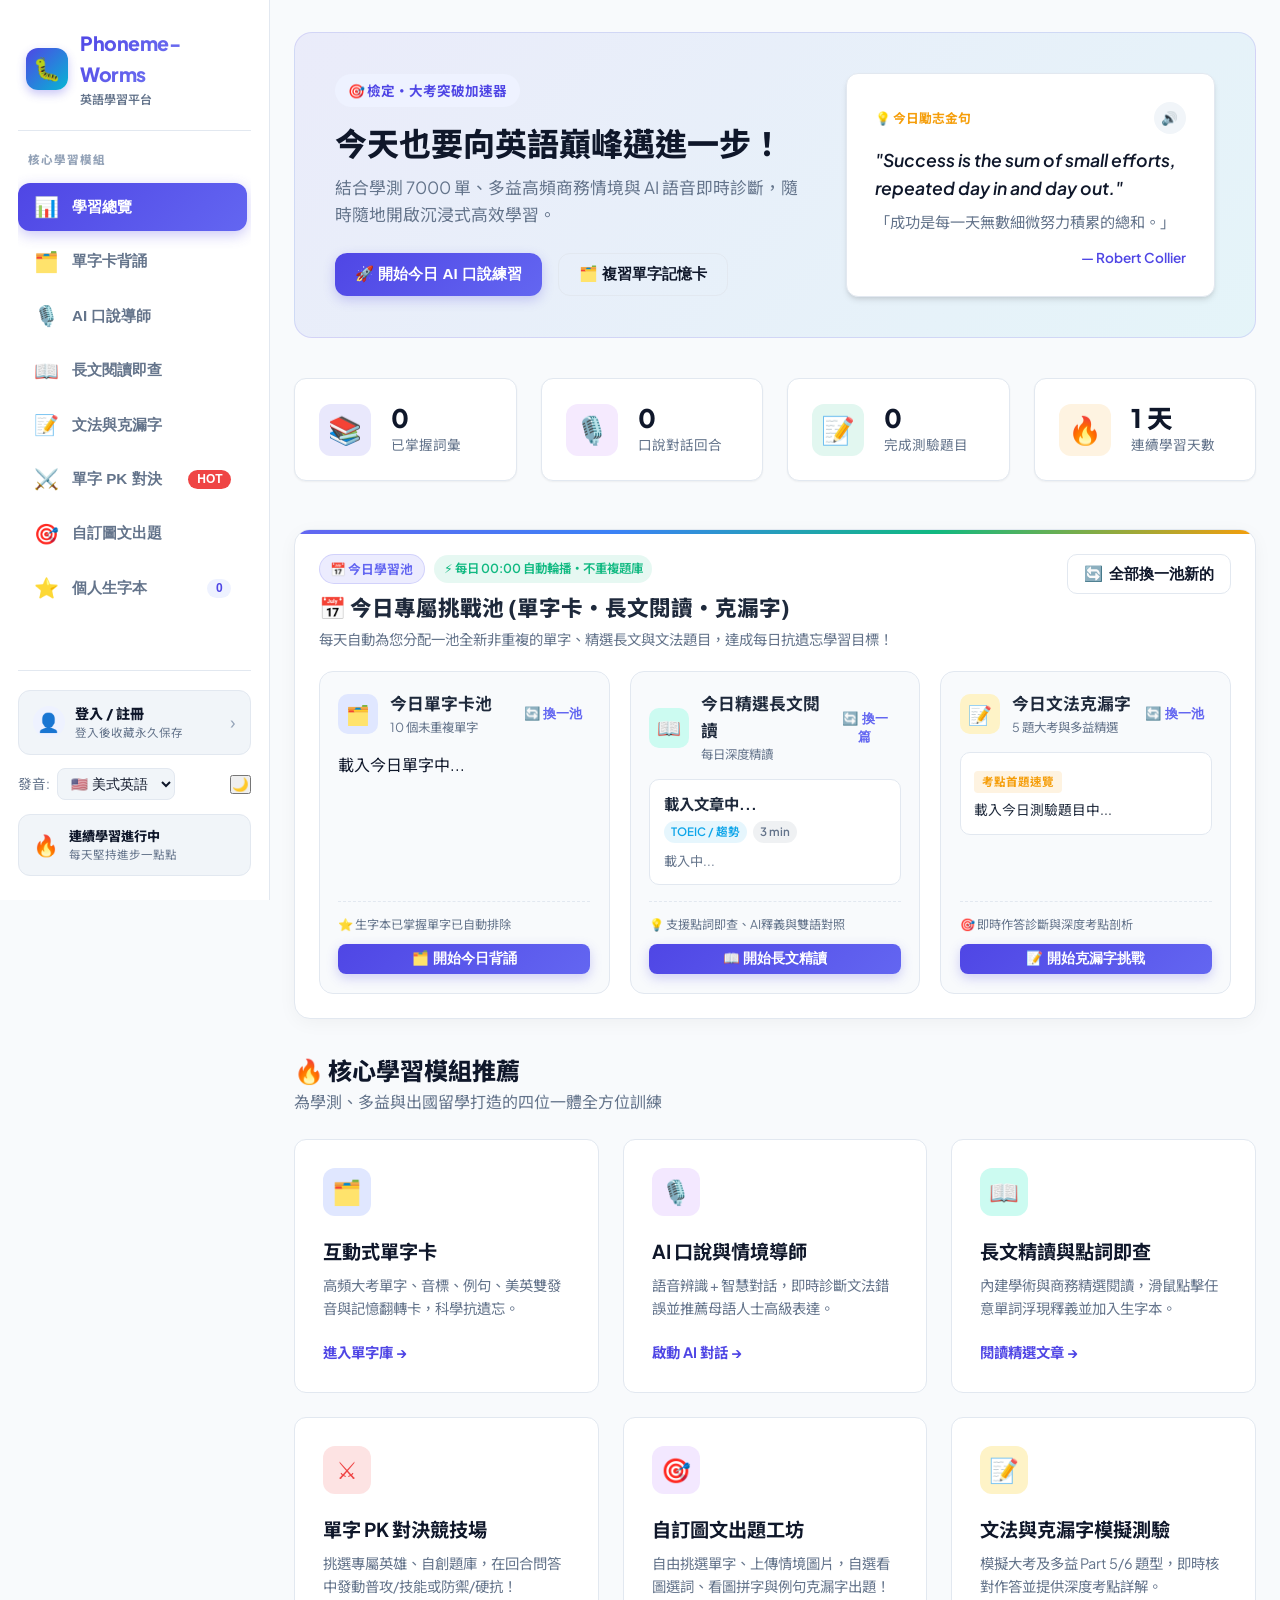
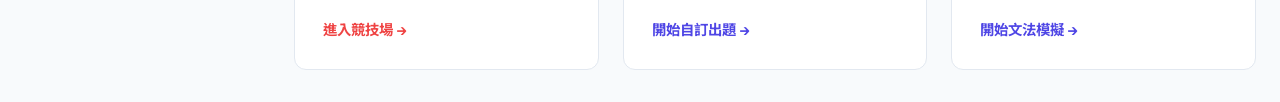
==== commit 5be7c728: "feat: add account login with cloud sync and separate phrase collection 新增帳號登入（90 天 session）與伺服器端收藏同步" ====
--- a/templates/index.html
+++ b/templates/index.html
@@ -68,6 +68,9 @@
 
       <!-- 側邊欄底部設定區 -->
       <div class="sidebar-footer">
+        <!-- 帳號登入 / 雲端同步狀態 -->
+        <div class="sidebar-account" id="sidebarAccount"></div>
+
         <div class="footer-control-row">
           <div class="voice-selector" title="切換英語發音腔調">
             <span class="voice-label">發音:</span>
@@ -106,6 +109,7 @@
           <span>🐛 Phoneme-Worms</span>
         </div>
         <div class="mobile-actions">
+          <button id="mobileAccountBtn" class="action-btn-sm" title="帳號登入" onclick="AuthModule.mobileAccountClick()">登入</button>
           <button id="mobileThemeToggle" class="action-btn-sm" title="切換主題">🌙</button>
         </div>
       </header>
@@ -196,6 +200,9 @@
                 <div>
                   <h3 class="daily-card-title">今日單字卡池</h3>
                   <span class="daily-card-count" id="dailyVocabCount">10 個未重複單字</span>
+                  <div class="daily-score-pill-row" id="dailyVocabScorePillRow" style="display: none; margin-top: 0.35rem;">
+                    <span class="daily-score-badge" id="dailyVocabScoreBadge">🏆 今日測驗評分：未測驗</span>
+                  </div>
                 </div>
               </div>
               <button class="btn-text-action" id="btnRefreshDailyVocab" title="更換單字池">🔄 換一池</button>
@@ -421,15 +428,113 @@
         </div>
       </div>
 
-      <!-- 單字測驗模式區域 (隱藏/切換) -->
+      <!-- 單字測驗模式與評分系統區域 (隱藏/切換) -->
       <div id="vocabQuizContainer" class="vocab-quiz-wrapper" style="display: none;">
-        <div class="quiz-card-box">
-          <div class="quiz-badge">💡 單字四選一快問快答</div>
-          <h3 class="quiz-target-word" id="vQuizWord">implement</h3>
+        <!-- 階段一：測驗作答卡片 -->
+        <div class="quiz-card-box" id="vQuizCardBox">
+          <div class="vquiz-meta-bar">
+            <span class="quiz-badge" style="margin-bottom: 0;">📝 今日單字即時成效測驗</span>
+            <div>第 <strong id="vQuizCurrentNum" style="color: var(--primary-color);">1</strong> / <strong id="vQuizTotalNum">10</strong> 題</div>
+            <div>即時得分: <strong id="vQuizLiveScore" style="color: #10b981;">0</strong> 分</div>
+          </div>
+          <div class="vquiz-progress-track">
+            <div class="vquiz-progress-fill" id="vQuizProgressBarFill" style="width: 10%;"></div>
+          </div>
+
+          <div class="vquiz-word-row">
+            <h3 class="quiz-target-word" id="vQuizWord" style="margin: 0;">implement</h3>
+            <button type="button" class="vquiz-audio-btn" id="vQuizAudioBtn" title="朗讀發音">🔊</button>
+          </div>
           <p class="quiz-target-phonetic" id="vQuizPhonetic">/ˈɪm.plə.ment/</p>
+
           <div class="quiz-options-list" id="vQuizOptions"></div>
           <div class="quiz-result-feedback" id="vQuizFeedback"></div>
-          <button class="btn btn-primary" id="vQuizNextBtn" style="display: none;">下一題 &rarr;</button>
+          <button class="btn btn-primary" id="vQuizNextBtn" style="display: none; width: 100%; justify-content: center; margin-top: 0.5rem;">下一題 &rarr;</button>
+        </div>
+
+        <!-- 階段二：評分報告卡片 (測驗完成直接出評分) -->
+        <div id="vocabScoreReportContainer" class="vocab-score-report-box" style="display: none;">
+          <div class="score-report-header">
+            <div class="score-trophy-icon" id="scoreReportTrophy">🏆</div>
+            <h2 class="score-report-title" id="scoreReportTitle">今日單字評分出爐！</h2>
+            <p class="score-report-subtitle" id="scoreReportSubtitle">已完成今日全部單字翻卡學習與吸收度檢驗</p>
+          </div>
+
+          <!-- 得分大型數值儀表板 -->
+          <div class="score-main-display">
+            <div class="score-circle-badge">
+              <span class="score-number" id="scoreNumber">0</span>
+              <span class="score-unit">分</span>
+            </div>
+            <div class="score-rank-badge" id="scoreRankBadge">🏆 S級・超凡大師</div>
+            <p class="score-comment" id="scoreComment">評語載入中...</p>
+          </div>
+
+          <!-- 關鍵作答指標 -->
+          <div class="score-stats-grid">
+            <div class="score-stat-item">
+              <span class="stat-label">測驗總題數</span>
+              <strong class="stat-val" id="scoreTotalQuestions">10 題</strong>
+            </div>
+            <div class="score-stat-item text-success">
+              <span class="stat-label">正確答對</span>
+              <strong class="stat-val" id="scoreCorrectCount">0 題</strong>
+            </div>
+            <div class="score-stat-item text-danger">
+              <span class="stat-label">答錯需複習</span>
+              <strong class="stat-val" id="scoreWrongCount">0 題</strong>
+            </div>
+            <div class="score-stat-item text-primary">
+              <span class="stat-label">答題正確率</span>
+              <strong class="stat-val" id="scoreAccuracyPercent">0%</strong>
+            </div>
+          </div>
+
+          <!-- 錯題檢視與一鍵加入生字本 -->
+          <div class="score-wrong-section" id="scoreWrongSection">
+            <div class="score-wrong-header">
+              <h4>❌ 今日需加強單字 (<span id="scoreWrongListCount">0</span>)</h4>
+              <button type="button" class="btn btn-sm btn-outline" id="btnAddAllWrongToWordbook" onclick="VocabModule.addAllWrongToWordbook()">
+                ⭐ 一鍵將錯題加入生字本
+              </button>
+            </div>
+            <div class="score-wrong-list" id="scoreWrongList"></div>
+          </div>
+
+          <!-- 完美全對祝賀 -->
+          <div class="score-perfect-section" id="scorePerfectSection" style="display: none;">
+            <span class="perfect-icon">🌟</span>
+            <h4>全對滿分通關！今天所有單字皆已深刻記憶！</h4>
+            <p>已完美達成今日抗遺忘學習目標，請繼續保持！</p>
+          </div>
+
+          <!-- 操作按鈕組 -->
+          <div class="score-actions-row">
+            <button type="button" class="btn btn-outline" onclick="VocabModule.restartQuiz()">🔄 重新測驗一次</button>
+            <button type="button" class="btn btn-outline" onclick="VocabModule.stopQuizMode()">🗂️ 返回翻卡模式</button>
+            <button type="button" class="btn btn-primary" onclick="switchTab('dashboard')">🏠 前往學習總覽</button>
+          </div>
+        </div>
+      </div>
+
+      <!-- 單字閱讀完畢跳轉測驗提示彈窗 -->
+      <div class="cq-modal" id="vocabFinishModal" style="display: none;">
+        <div class="modal-overlay" onclick="VocabModule.closeFinishModal()"></div>
+        <div class="modal-card" style="max-width: 480px; text-align: center;">
+          <div class="modal-body" style="padding: 2.25rem 1.75rem;">
+            <div class="finish-celebrate-icon">🎉</div>
+            <h3 style="font-size: 1.35rem; font-weight: 800; margin: 0.5rem 0;">今日單字卡已全部閱讀完畢！</h3>
+            <p style="color: var(--text-muted); font-size: 0.95rem; line-height: 1.5; margin-bottom: 1.25rem;">
+              恭喜看完今日 <strong id="vocabFinishCount" style="color: var(--primary-color);">10</strong> 個單字！系統即將啟動<strong>「學習成效即時測驗」</strong>，直接為您的吸收度精準評分！
+            </p>
+            <div class="finish-countdown-bar">
+              <div class="countdown-fill" id="countdownFill"></div>
+            </div>
+            <div style="display: flex; gap: 0.75rem; justify-content: center; margin-top: 1.5rem; flex-wrap: wrap;">
+              <button class="btn btn-outline" onclick="VocabModule.closeFinishModal()">↺ 繼續翻卡複習</button>
+              <button class="btn btn-primary" onclick="VocabModule.startDailyGradedQuiz()">🚀 立即開始評分測驗 (<span id="finishCountdownText">3</span>s)</button>
+            </div>
+          </div>
         </div>
       </div>
     </section>
@@ -611,18 +716,34 @@
       <div class="view-header">
         <div>
           <h2>⭐ 個人生字收藏筆記本</h2>
-          <p class="subtitle">集中管理生詞或手動新增自訂詞彙，支援智慧查詞與隨機抽考（生字本收錄的單字會自動從每日單字卡排除）</p>
+          <p class="subtitle">集中管理生詞與片語，支援智慧查詞、隨機抽考與雲端同步（生字本收錄的單字會自動從每日單字卡排除）</p>
         </div>
         <div class="wordbook-actions">
-          <button class="btn btn-success" id="btnOpenAddWbModal" onclick="WordbookModule.openAddModal()">➕ 手動新增生字</button>
+          <button class="btn btn-success" id="btnOpenAddWbModal" onclick="WordbookModule.openAddModal()">➕ 手動新增單字</button>
           <button class="btn btn-primary" id="btnDrillStarred">🎯 抽考收藏生字</button>
-          <button class="btn btn-outline" id="btnExportWordbook">📥 匯出單字本</button>
-          <button class="btn btn-danger-outline" id="btnClearWordbook">🗑️ 清空所有收藏</button>
-        </div>
+          <button class="btn btn-outline" id="btnExportWordbook">📥 匯出收藏</button>
+          <button class="btn btn-danger-outline" id="btnClearWordbook">🗑️ 清空目前分類</button>
+        </div>
+      </div>
+
+      <!-- 單字 / 片語 分類切換 -->
+      <div class="wb-kind-tabs">
+        <button type="button" class="wb-kind-tab active" id="wbKindWord" onclick="WordbookModule.switchKind('word')">
+          ⭐ 單字收藏 <span class="wb-kind-count" id="wbWordCount">0</span>
+        </button>
+        <button type="button" class="wb-kind-tab" id="wbKindPhrase" onclick="WordbookModule.switchKind('phrase')">
+          💬 片語收藏 <span class="wb-kind-count" id="wbPhraseCount">0</span>
+        </button>
+      </div>
+
+      <!-- 雲端同步提示（未登入時顯示） -->
+      <div class="wb-sync-hint" id="wbSyncHint">
+        <span>☁️ 目前是訪客模式，收藏只存在這台裝置。登入後會自動存到雲端，換裝置也不怕消失。</span>
+        <button type="button" class="btn btn-sm btn-primary" onclick="AuthModule.openModal('register')">免費註冊 / 登入</button>
       </div>
 
       <div class="wordbook-search-bar">
-        <input type="text" id="wbSearchInput" class="form-input" placeholder="🔍 搜尋收藏的生字或中文解釋...">
+        <input type="text" id="wbSearchInput" class="form-input" placeholder="🔍 搜尋收藏的單字、片語或中文解釋...">
       </div>
 
       <!-- 生字列表 -->
@@ -630,11 +751,11 @@
       
       <!-- 空狀態提示 -->
       <div class="empty-state" id="wbEmptyState" style="display: none;">
-        <div class="empty-icon">📖</div>
-        <h3>生字本目前是空的！</h3>
-        <p>您可以點擊上方「➕ 手動新增生字」輸入想背的單字，或在單字卡庫與文章閱讀中點擊 ⭐ 星號收藏生詞。</p>
+        <div class="empty-icon" id="wbEmptyIcon">📖</div>
+        <h3 id="wbEmptyTitle">生字本目前是空的！</h3>
+        <p id="wbEmptyDesc">您可以點擊上方「➕ 手動新增單字」輸入想背的單字，或在單字卡庫與文章閱讀中點擊 ⭐ 星號收藏生詞。</p>
         <div style="display: flex; gap: 0.75rem; justify-content: center; margin-top: 1rem;">
-          <button class="btn btn-success" onclick="WordbookModule.openAddModal()">➕ 立即手動新增</button>
+          <button class="btn btn-success" id="wbEmptyAddBtn" onclick="WordbookModule.openAddModal()">➕ 立即手動新增</button>
           <button class="btn btn-primary" onclick="switchTab('vocab')">前往單字卡庫探索</button>
         </div>
       </div>
@@ -644,7 +765,7 @@
         <div class="modal-overlay" onclick="WordbookModule.closeAddModal()"></div>
         <div class="modal-card modal-card-lg">
           <div class="modal-header">
-            <h4>⭐ 新增單字至個人生字本</h4>
+            <h4 id="wbAddModalTitle">⭐ 新增單字至個人生字本</h4>
             <button class="btn-close-modal" onclick="WordbookModule.closeAddModal()">&times;</button>
           </div>
           <div class="modal-body">
@@ -658,7 +779,7 @@
             <!-- 單筆輸入區 -->
             <div id="wbSingleAddArea">
               <div class="form-group" style="margin-bottom: 1rem;">
-                <label>英文單字 <span class="required">*</span></label>
+                <label id="wbInputWordLabel">英文單字 <span class="required">*</span></label>
                 <div style="display: flex; gap: 0.5rem;">
                   <input type="text" id="wbInputWord" class="form-input" placeholder="例如: serendipity" style="flex: 1;">
                   <button type="button" class="btn btn-outline" id="btnWbLookup" onclick="WordbookModule.autoLookupWord()">
@@ -669,7 +790,7 @@
               </div>
 
               <div class="form-row" style="display: flex; gap: 1rem; margin-bottom: 1rem;">
-                <div class="form-group" style="flex: 1;">
+                <div class="form-group" id="wbPosGroup" style="flex: 1;">
                   <label>詞性 (Part of Speech)</label>
                   <select id="wbInputPos" class="form-input">
                     <option value="n.">n. 名詞</option>
@@ -689,7 +810,7 @@
               </div>
 
               <div class="form-group" style="margin-bottom: 1rem;">
-                <label>中文解釋 (Definition) <span class="required">*</span></label>
+                <label id="wbInputDefLabel">中文解釋 (Definition) <span class="required">*</span></label>
                 <input type="text" id="wbInputDef" class="form-input" placeholder="例如: 偶然發現珍奇事物的機緣；意外收穫">
               </div>
 
@@ -744,19 +865,33 @@
               <div id="wbOcrLoading" style="display: none; text-align: center; padding: 2rem;">
                 <div class="ocr-spinner"></div>
                 <p style="font-weight: 700; color: var(--primary-color); margin-top: 1rem;">🤖 Gemini AI 正在深度掃描圖片中的所有單字與中文釋義...</p>
-                <span class="upload-tip">正在提取英文單詞、詞性標註與翻譯，請稍候約 3~5 秒...</span>
+                <span class="upload-tip">正在提取英文單詞、詞性標註與翻譯，請稍候約 3~10 秒...</span>
+              </div>
+
+              <!-- 辨識失敗提示 -->
+              <div id="wbOcrError" style="display: none; margin-top: 1rem; padding: 1rem 1.25rem; border-radius: 12px; background: #fff1f2; border: 1px solid #fecdd3; color: #9f1239; text-align: left;">
+                <strong style="display: block; margin-bottom: 0.35rem;">⚠️ 這次辨識沒有成功</strong>
+                <span id="wbOcrErrorText" style="font-size: 0.88rem; white-space: pre-line;"></span>
               </div>
 
               <!-- 辨識結果預覽與勾選清單 -->
               <div id="wbOcrResultArea" style="display: none; margin-top: 1.25rem;">
                 <div class="ocr-result-header">
-                  <h5>🎉 成功辨識出 <strong id="wbOcrCount">0</strong> 個單字：</h5>
+                  <div>
+                    <h5 style="margin: 0;">🎉 成功辨識出 <strong id="wbOcrCount">0</strong> 個單字：</h5>
+                    <span style="font-size: 0.8rem; color: var(--text-muted);">已選取 <strong id="wbOcrSelectedCount" style="color: var(--primary-color);">0</strong> 個單字</span>
+                  </div>
                   <div class="ocr-result-actions">
                     <button type="button" class="btn btn-sm btn-outline" onclick="WordbookModule.toggleSelectAllOcr(true)">全選</button>
                     <button type="button" class="btn btn-sm btn-outline" onclick="WordbookModule.toggleSelectAllOcr(false)">全不選</button>
+                    <button type="button" class="btn btn-sm btn-primary" id="btnOcrQuickImportTop" onclick="WordbookModule.saveWord()">📥 立即匯入勾選單字</button>
                   </div>
                 </div>
                 <div class="ocr-words-scroll" id="wbOcrWordsList"></div>
+                <div class="ocr-result-bottom-bar">
+                  <span class="ocr-hint-text">💡 提示：點擊「立即匯入勾選單字」即可一次性全部加入個人生字本！</span>
+                  <button type="button" class="btn btn-sm btn-primary" id="btnOcrQuickImportBtm" onclick="WordbookModule.saveWord()">📥 立即匯入勾選單字</button>
+                </div>
               </div>
             </div>
           </div>
@@ -1493,7 +1628,41 @@
   <!-- 浮動通知提示 (Toast) -->
   <div id="toast" class="toast-notice"></div>
 
+  <!-- 彈窗：登入 / 註冊帳號 -->
+  <div class="cq-modal" id="authModal" style="display: none;">
+    <div class="modal-overlay" onclick="AuthModule.closeModal()"></div>
+    <div class="modal-card auth-modal-card">
+      <div class="modal-header">
+        <h4 id="authModalTitle">👤 登入帳號</h4>
+        <button class="btn-close-modal" onclick="AuthModule.closeModal()">&times;</button>
+      </div>
+      <div class="modal-body">
+        <div class="wb-add-mode-tabs" style="margin-bottom: 1.25rem;">
+          <button type="button" class="wb-tab-btn active" id="authTabLogin" onclick="AuthModule.setMode('login')">🔑 登入</button>
+          <button type="button" class="wb-tab-btn" id="authTabRegister" onclick="AuthModule.setMode('register')">✨ 註冊新帳號</button>
+        </div>
+        <form id="authForm">
+          <div class="form-group" style="margin-bottom: 1rem;">
+            <label>帳號</label>
+            <input type="text" id="authUsername" class="form-input" placeholder="2~24 個字元，可用中文、英文、數字" autocomplete="username" maxlength="24">
+          </div>
+          <div class="form-group" style="margin-bottom: 0.75rem;">
+            <label>密碼</label>
+            <input type="password" id="authPassword" class="form-input" placeholder="至少 4 個字元" autocomplete="current-password">
+          </div>
+          <div id="authError" class="auth-error" style="display: none;"></div>
+          <p class="auth-note">🔒 登入後生字本與片語本會自動同步到伺服器，登入狀態可維持 90 天，換裝置或換瀏覽器都找得回來。</p>
+          <div class="modal-footer auth-modal-footer">
+            <button type="button" class="btn btn-outline" onclick="AuthModule.closeModal()">取消</button>
+            <button type="submit" class="btn btn-primary" id="authSubmitBtn">登入</button>
+          </div>
+        </form>
+      </div>
+    </div>
+  </div>
+
   <!-- 前端核心 JavaScript 模組 -->
+  <script src="/static/js/auth.js"></script>
   <script src="/static/js/speech.js"></script>
   <script src="/static/js/vocab.js"></script>
   <script src="/static/js/ai_tutor.js"></script>
--- a/static/css/style.css
+++ b/static/css/style.css
@@ -3076,7 +3076,9 @@
   display: flex;
   align-items: center;
   justify-content: center;
-  padding: 1rem;
+  padding: 1.25rem;
+  overflow-y: auto;
+  box-sizing: border-box;
 }
 
 .modal-overlay {
@@ -3096,8 +3098,11 @@
   border: 1px solid var(--border-color);
   border-radius: var(--radius-lg);
   width: 100%;
-  max-width: 480px;
-  box-shadow: var(--shadow-xl);
+  max-width: 520px;
+  max-height: calc(100vh - 2.5rem);
+  display: flex;
+  flex-direction: column;
+  box-shadow: 0 20px 25px -5px rgba(0, 0, 0, 0.3), 0 10px 10px -5px rgba(0, 0, 0, 0.1);
   overflow: hidden;
   animation: fadeIn 0.2s ease;
 }
@@ -3108,6 +3113,8 @@
   display: flex;
   justify-content: space-between;
   align-items: center;
+  flex-shrink: 0;
+  background: var(--bg-card);
 }
 
 .modal-header h4 {
@@ -3125,6 +3132,10 @@
 
 .modal-body {
   padding: 1.5rem;
+  overflow-y: auto;
+  flex: 1;
+  min-height: 0;
+  -webkit-overflow-scrolling: touch;
 }
 
 .current-img-preview {
@@ -3158,6 +3169,10 @@
   justify-content: flex-end;
   gap: 0.75rem;
   background: var(--bg-card-subtle);
+  flex-shrink: 0;
+  position: sticky;
+  bottom: 0;
+  z-index: 10;
 }
 
 
@@ -3850,7 +3865,8 @@
 }
 
 .modal-card-lg {
-  max-width: 580px;
+  max-width: 680px;
+  width: 95%;
 }
 
 .pk-deck-textarea {
@@ -4309,23 +4325,58 @@
   border-bottom: 1px solid var(--border-color);
 }
 
+.ocr-result-header {
+  display: flex;
+  justify-content: space-between;
+  align-items: center;
+  flex-wrap: wrap;
+  gap: 0.75rem;
+  margin-bottom: 0.75rem;
+  padding: 0.75rem;
+  background: var(--bg-card-subtle, #f8fafc);
+  border-radius: var(--radius-md, 8px);
+  border: 1px solid var(--border-color, #e2e8f0);
+}
+
 .ocr-result-header h5 {
   font-size: 1rem;
   font-weight: 700;
+  margin: 0;
 }
 
 .ocr-result-actions {
   display: flex;
+  align-items: center;
   gap: 0.5rem;
+  flex-wrap: wrap;
 }
 
 .ocr-words-scroll {
-  max-height: 240px;
+  max-height: 380px;
   overflow-y: auto;
   border: 1px solid var(--border-color);
   border-radius: var(--radius-md);
   background: var(--bg-card);
   padding: 0.5rem;
+  -webkit-overflow-scrolling: touch;
+}
+
+.ocr-result-bottom-bar {
+  display: flex;
+  justify-content: space-between;
+  align-items: center;
+  margin-top: 0.75rem;
+  padding: 0.75rem 1rem;
+  background: rgba(99, 102, 241, 0.06);
+  border: 1px dashed rgba(99, 102, 241, 0.3);
+  border-radius: var(--radius-md);
+  gap: 0.75rem;
+  flex-wrap: wrap;
+}
+
+.ocr-hint-text {
+  font-size: 0.82rem;
+  color: var(--text-muted);
 }
 
 .ocr-word-row {
@@ -4733,3 +4784,595 @@
   font-size: 0.82rem;
   padding: 0.4rem 0.85rem;
 }
+
+
+/* ==========================================================================
+   每日單字測驗評分系統 (Daily Vocab Quiz & Score Rating System)
+   ========================================================================== */
+.finish-celebrate-icon {
+  font-size: 3.5rem;
+  line-height: 1;
+  margin-bottom: 0.5rem;
+  animation: bounceIn 0.6s cubic-bezier(0.175, 0.885, 0.32, 1.275);
+}
+
+.finish-countdown-bar {
+  width: 100%;
+  height: 6px;
+  background: var(--border-color, #e2e8f0);
+  border-radius: 999px;
+  overflow: hidden;
+  margin: 1.25rem 0;
+}
+
+.countdown-fill {
+  height: 100%;
+  width: 100%;
+  background: linear-gradient(90deg, var(--primary-color, #6366f1), #3b82f6);
+  border-radius: 999px;
+  transition: width 1s linear;
+}
+
+.vquiz-meta-bar {
+  display: flex;
+  justify-content: space-between;
+  align-items: center;
+  font-size: 0.88rem;
+  font-weight: 600;
+  color: var(--text-muted, #64748b);
+  margin-bottom: 0.75rem;
+  flex-wrap: wrap;
+  gap: 0.5rem;
+}
+
+.vquiz-progress-track {
+  width: 100%;
+  height: 6px;
+  background: var(--border-color, #e2e8f0);
+  border-radius: 999px;
+  overflow: hidden;
+  margin-bottom: 1.5rem;
+}
+
+.vquiz-progress-fill {
+  height: 100%;
+  background: linear-gradient(90deg, var(--primary-color, #6366f1), #10b981);
+  border-radius: 999px;
+  transition: width 0.3s ease;
+}
+
+.vquiz-word-row {
+  display: flex;
+  align-items: center;
+  justify-content: center;
+  gap: 0.75rem;
+  margin-bottom: 0.25rem;
+}
+
+.vquiz-audio-btn {
+  background: rgba(99, 102, 241, 0.1);
+  border: 1px solid rgba(99, 102, 241, 0.2);
+  color: var(--primary-color, #6366f1);
+  font-size: 1.1rem;
+  width: 36px;
+  height: 36px;
+  border-radius: 50%;
+  cursor: pointer;
+  display: inline-flex;
+  align-items: center;
+  justify-content: center;
+  transition: all 0.2s ease;
+}
+
+.vquiz-audio-btn:hover {
+  transform: scale(1.1);
+  background: var(--primary-color, #6366f1);
+  color: #fff;
+}
+
+.quiz-opt-btn {
+  display: flex;
+  align-items: center;
+  gap: 0.85rem;
+  padding: 0.95rem 1.25rem;
+  border-radius: 12px;
+  border: 1.5px solid var(--border-color, #e2e8f0);
+  background: var(--bg-card, #ffffff);
+  color: var(--text-color, #1e293b);
+  font-size: 0.98rem;
+  font-weight: 600;
+  text-align: left;
+  cursor: pointer;
+  transition: all 0.2s ease;
+}
+
+.quiz-opt-btn:hover:not(:disabled) {
+  border-color: var(--primary-color, #6366f1);
+  background: rgba(99, 102, 241, 0.05);
+  transform: translateX(4px);
+}
+
+.vquiz-opt-letter {
+  display: inline-flex;
+  align-items: center;
+  justify-content: center;
+  width: 28px;
+  height: 28px;
+  border-radius: 6px;
+  background: var(--bg-card-subtle, #f1f5f9);
+  color: var(--text-color, #475569);
+  font-size: 0.82rem;
+  font-weight: 700;
+  flex-shrink: 0;
+}
+
+.quiz-opt-btn.correct {
+  background: rgba(16, 185, 129, 0.12) !important;
+  border-color: #10b981 !important;
+  color: #047857 !important;
+}
+
+.quiz-opt-btn.correct .vquiz-opt-letter {
+  background: #10b981;
+  color: #fff;
+}
+
+.quiz-opt-btn.incorrect {
+  background: rgba(239, 68, 68, 0.12) !important;
+  border-color: #ef4444 !important;
+  color: #b91c1c !important;
+}
+
+.quiz-opt-btn.incorrect .vquiz-opt-letter {
+  background: #ef4444;
+  color: #fff;
+}
+
+/* 評分報告卡片 */
+.vocab-score-report-box {
+  background: var(--bg-card, #ffffff);
+  border: 1px solid var(--border-color, #e2e8f0);
+  border-radius: 20px;
+  padding: 2.5rem 2rem;
+  max-width: 680px;
+  margin: 0 auto;
+  box-shadow: 0 10px 30px rgba(0, 0, 0, 0.08);
+  animation: fadeIn 0.4s ease;
+}
+
+.score-report-header {
+  text-align: center;
+  margin-bottom: 1.5rem;
+}
+
+.score-trophy-icon {
+  font-size: 3.8rem;
+  line-height: 1;
+  margin-bottom: 0.5rem;
+  animation: bounceIn 0.8s ease;
+}
+
+.score-report-title {
+  font-size: 1.6rem;
+  font-weight: 800;
+  color: var(--text-color, #1e293b);
+  margin: 0 0 0.3rem 0;
+}
+
+.score-report-subtitle {
+  font-size: 0.92rem;
+  color: var(--text-muted, #64748b);
+  margin: 0;
+}
+
+.score-main-display {
+  display: flex;
+  flex-direction: column;
+  align-items: center;
+  justify-content: center;
+  margin: 1.5rem 0 2rem 0;
+  padding: 1.75rem;
+  background: linear-gradient(135deg, rgba(99, 102, 241, 0.06) 0%, rgba(59, 130, 246, 0.04) 100%);
+  border: 1px solid rgba(99, 102, 241, 0.15);
+  border-radius: 16px;
+  position: relative;
+  overflow: hidden;
+}
+
+.score-circle-badge {
+  display: inline-flex;
+  align-items: baseline;
+  justify-content: center;
+  font-weight: 900;
+  color: var(--primary-color, #6366f1);
+  margin-bottom: 0.5rem;
+}
+
+.score-number {
+  font-size: 4.2rem;
+  line-height: 1;
+  font-family: inherit;
+  letter-spacing: -2px;
+}
+
+.score-unit {
+  font-size: 1.5rem;
+  font-weight: 700;
+  margin-left: 4px;
+}
+
+.score-rank-badge {
+  display: inline-block;
+  font-size: 1rem;
+  font-weight: 800;
+  padding: 0.35rem 1.1rem;
+  border-radius: 999px;
+  background: #6366f1;
+  color: #fff;
+  box-shadow: 0 4px 12px rgba(99, 102, 241, 0.3);
+  margin-bottom: 0.85rem;
+}
+
+.score-comment {
+  font-size: 0.95rem;
+  font-weight: 600;
+  color: var(--text-color, #334155);
+  text-align: center;
+  margin: 0;
+  line-height: 1.5;
+  max-width: 480px;
+}
+
+.score-stats-grid {
+  display: grid;
+  grid-template-columns: repeat(4, 1fr);
+  gap: 0.75rem;
+  margin-bottom: 2rem;
+}
+
+@media (max-width: 580px) {
+  .score-stats-grid {
+    grid-template-columns: repeat(2, 1fr);
+  }
+}
+
+.score-stat-item {
+  background: var(--bg-card-subtle, #f8fafc);
+  border: 1px solid var(--border-color, #e2e8f0);
+  border-radius: 12px;
+  padding: 0.85rem 0.6rem;
+  text-align: center;
+  display: flex;
+  flex-direction: column;
+  gap: 0.25rem;
+}
+
+.score-stat-item .stat-label {
+  font-size: 0.76rem;
+  color: var(--text-muted, #64748b);
+  font-weight: 600;
+}
+
+.score-stat-item .stat-val {
+  font-size: 1.25rem;
+  font-weight: 800;
+  color: var(--text-color, #1e293b);
+}
+
+.score-stat-item.text-success .stat-val {
+  color: #10b981;
+}
+
+.score-stat-item.text-danger .stat-val {
+  color: #ef4444;
+}
+
+.score-stat-item.text-primary .stat-val {
+  color: var(--primary-color, #6366f1);
+}
+
+.score-wrong-section {
+  background: var(--bg-card, #ffffff);
+  border: 1px solid var(--border-color, #e2e8f0);
+  border-radius: 14px;
+  padding: 1.25rem;
+  margin-bottom: 1.75rem;
+}
+
+.score-wrong-header {
+  display: flex;
+  justify-content: space-between;
+  align-items: center;
+  margin-bottom: 0.85rem;
+  flex-wrap: wrap;
+  gap: 0.5rem;
+}
+
+.score-wrong-header h4 {
+  font-size: 1rem;
+  font-weight: 700;
+  margin: 0;
+  color: #ef4444;
+}
+
+.score-wrong-list {
+  display: flex;
+  flex-direction: column;
+  gap: 0.6rem;
+  max-height: 240px;
+  overflow-y: auto;
+}
+
+.score-wrong-card {
+  display: flex;
+  align-items: baseline;
+  justify-content: space-between;
+  padding: 0.6rem 0.85rem;
+  background: var(--bg-card-subtle, #f8fafc);
+  border: 1px solid var(--border-color, #e2e8f0);
+  border-radius: 8px;
+  font-size: 0.9rem;
+  gap: 0.75rem;
+}
+
+.score-wrong-card .sw-word {
+  font-weight: 700;
+  color: #ef4444;
+}
+
+.score-wrong-card .sw-phonetic {
+  font-size: 0.78rem;
+  color: var(--text-muted, #64748b);
+  margin-left: 4px;
+}
+
+.score-wrong-card .sw-def {
+  color: var(--text-color, #334155);
+  text-align: right;
+  flex: 1;
+}
+
+.score-perfect-section {
+  text-align: center;
+  padding: 1.75rem 1rem;
+  background: rgba(16, 185, 129, 0.08);
+  border: 1px solid rgba(16, 185, 129, 0.2);
+  border-radius: 14px;
+  margin-bottom: 1.75rem;
+}
+
+.score-perfect-section .perfect-icon {
+  font-size: 2.5rem;
+  display: block;
+  margin-bottom: 0.4rem;
+}
+
+.score-perfect-section h4 {
+  font-size: 1.15rem;
+  font-weight: 800;
+  color: #047857;
+  margin: 0 0 0.3rem 0;
+}
+
+.score-perfect-section p {
+  font-size: 0.88rem;
+  color: #065f46;
+  margin: 0;
+}
+
+.score-actions-row {
+  display: flex;
+  justify-content: center;
+  gap: 0.75rem;
+  flex-wrap: wrap;
+}
+
+.daily-score-badge {
+  display: inline-flex;
+  align-items: center;
+  gap: 4px;
+  font-size: 0.82rem;
+  font-weight: 700;
+  background: rgba(245, 158, 11, 0.12);
+  color: #d97706;
+  border: 1px solid rgba(245, 158, 11, 0.25);
+  padding: 0.25rem 0.65rem;
+  border-radius: 999px;
+}
+
+/* ==========================================================
+   帳號登入 / 雲端同步
+   ========================================================== */
+.sidebar-account {
+  display: flex;
+  flex-direction: column;
+}
+
+.account-card {
+  width: 100%;
+  display: flex;
+  align-items: center;
+  gap: 0.65rem;
+  padding: 0.7rem 0.85rem;
+  border-radius: var(--radius-md);
+  border: 1px solid var(--border-color);
+  background: var(--bg-card-subtle);
+  color: var(--text-main);
+  text-align: left;
+  cursor: pointer;
+  transition: var(--transition);
+  font: inherit;
+}
+
+.account-card:hover {
+  border-color: var(--primary);
+  transform: translateY(-1px);
+}
+
+.account-card.logged-in {
+  cursor: default;
+}
+
+.account-card.logged-in:hover {
+  transform: none;
+}
+
+.account-avatar {
+  font-size: 1.15rem;
+  width: 2rem;
+  height: 2rem;
+  display: inline-flex;
+  align-items: center;
+  justify-content: center;
+  border-radius: 50%;
+  background: var(--primary-light);
+  flex-shrink: 0;
+}
+
+.account-info {
+  display: flex;
+  flex-direction: column;
+  flex: 1;
+  min-width: 0;
+}
+
+.account-info strong {
+  font-size: 0.88rem;
+  font-weight: 800;
+  color: var(--text-main);
+  white-space: nowrap;
+  overflow: hidden;
+  text-overflow: ellipsis;
+}
+
+.account-info small {
+  font-size: 0.72rem;
+  color: var(--text-muted);
+}
+
+.account-chevron {
+  color: var(--text-light);
+  font-size: 1.15rem;
+  line-height: 1;
+}
+
+.account-action-btn {
+  border: 1px solid var(--border-color);
+  background: var(--bg-card);
+  color: var(--text-muted);
+  font-size: 0.75rem;
+  font-weight: 700;
+  padding: 0.3rem 0.6rem;
+  border-radius: var(--radius-sm);
+  cursor: pointer;
+  flex-shrink: 0;
+  transition: var(--transition);
+}
+
+.account-action-btn:hover {
+  border-color: var(--danger, #ef4444);
+  color: var(--danger, #ef4444);
+}
+
+/* 生字本 / 片語本 分類頁籤 */
+.wb-kind-tabs {
+  display: flex;
+  gap: 0.35rem;
+  margin-bottom: 1rem;
+  border-bottom: 1px solid var(--border-color);
+}
+
+.wb-kind-tab {
+  background: none;
+  border: none;
+  border-bottom: 2px solid transparent;
+  padding: 0.65rem 1.1rem;
+  font-size: 0.95rem;
+  font-weight: 800;
+  color: var(--text-muted);
+  cursor: pointer;
+  transition: var(--transition);
+}
+
+.wb-kind-tab:hover {
+  color: var(--text-main);
+}
+
+.wb-kind-tab.active {
+  color: var(--primary);
+  border-bottom-color: var(--primary);
+}
+
+.wb-kind-count {
+  display: inline-block;
+  min-width: 1.4rem;
+  padding: 0 0.4rem;
+  margin-left: 0.35rem;
+  border-radius: 999px;
+  background: var(--primary-light);
+  color: var(--primary);
+  font-size: 0.75rem;
+  font-weight: 800;
+  text-align: center;
+}
+
+.wb-sync-hint {
+  display: flex;
+  align-items: center;
+  justify-content: space-between;
+  gap: 1rem;
+  flex-wrap: wrap;
+  padding: 0.8rem 1rem;
+  margin-bottom: 1rem;
+  border-radius: var(--radius-md);
+  background: rgba(99, 102, 241, 0.08);
+  border: 1px dashed rgba(99, 102, 241, 0.35);
+  color: var(--text-muted);
+  font-size: 0.85rem;
+}
+
+.wb-card-tools {
+  display: flex;
+  align-items: center;
+  gap: 0.4rem;
+}
+
+.wb-kind-pill {
+  font-size: 0.7rem;
+  font-weight: 700;
+  padding: 0.15rem 0.45rem;
+  border-radius: 999px;
+  background: rgba(16, 185, 129, 0.12);
+  color: #059669;
+}
+
+/* 登入彈窗 */
+.auth-modal-card {
+  max-width: 430px;
+}
+
+.auth-error {
+  display: none;
+  margin: 0.25rem 0 0.75rem;
+  padding: 0.6rem 0.8rem;
+  border-radius: var(--radius-sm);
+  background: #fff1f2;
+  border: 1px solid #fecdd3;
+  color: #9f1239;
+  font-size: 0.85rem;
+}
+
+.auth-note {
+  font-size: 0.78rem;
+  color: var(--text-muted);
+  line-height: 1.55;
+  margin: 0.25rem 0 0;
+}
+
+.auth-modal-footer {
+  display: flex;
+  justify-content: flex-end;
+  gap: 0.75rem;
+  border: none;
+  padding: 1rem 0 0;
+}
